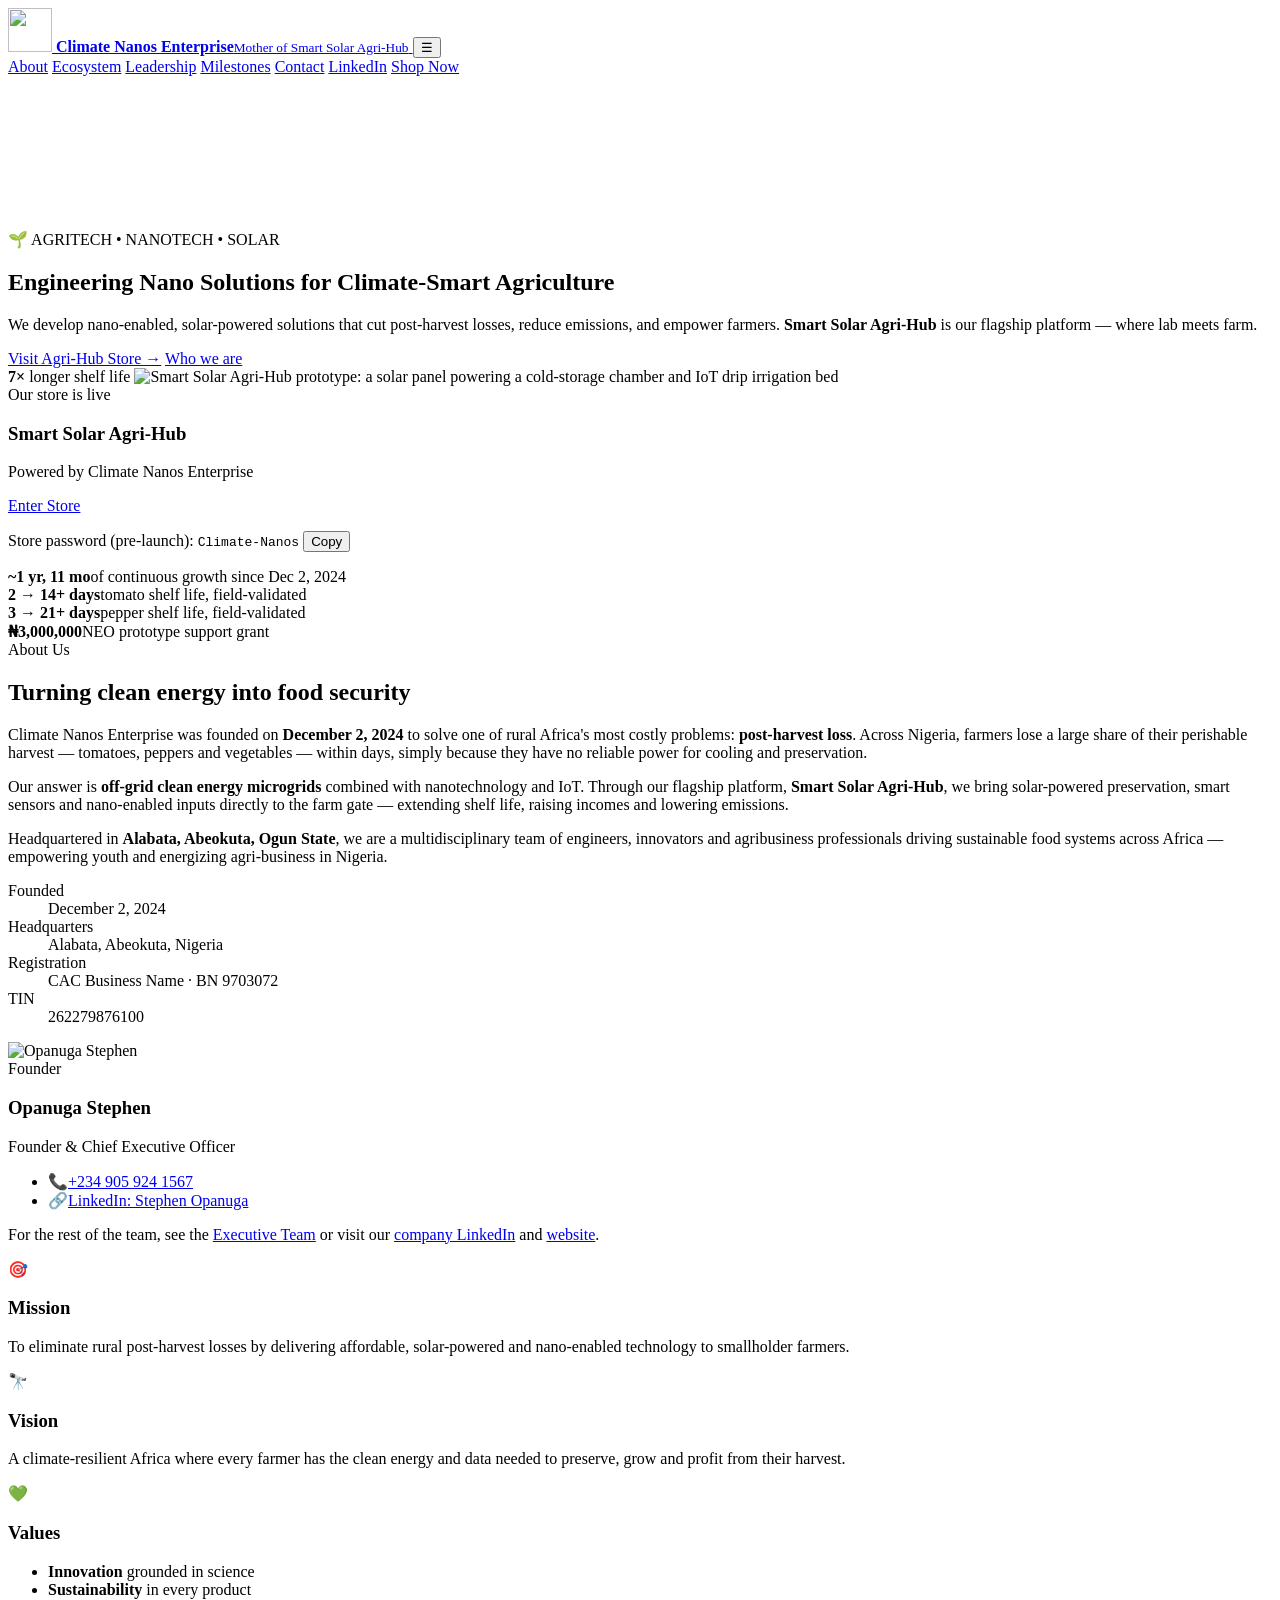
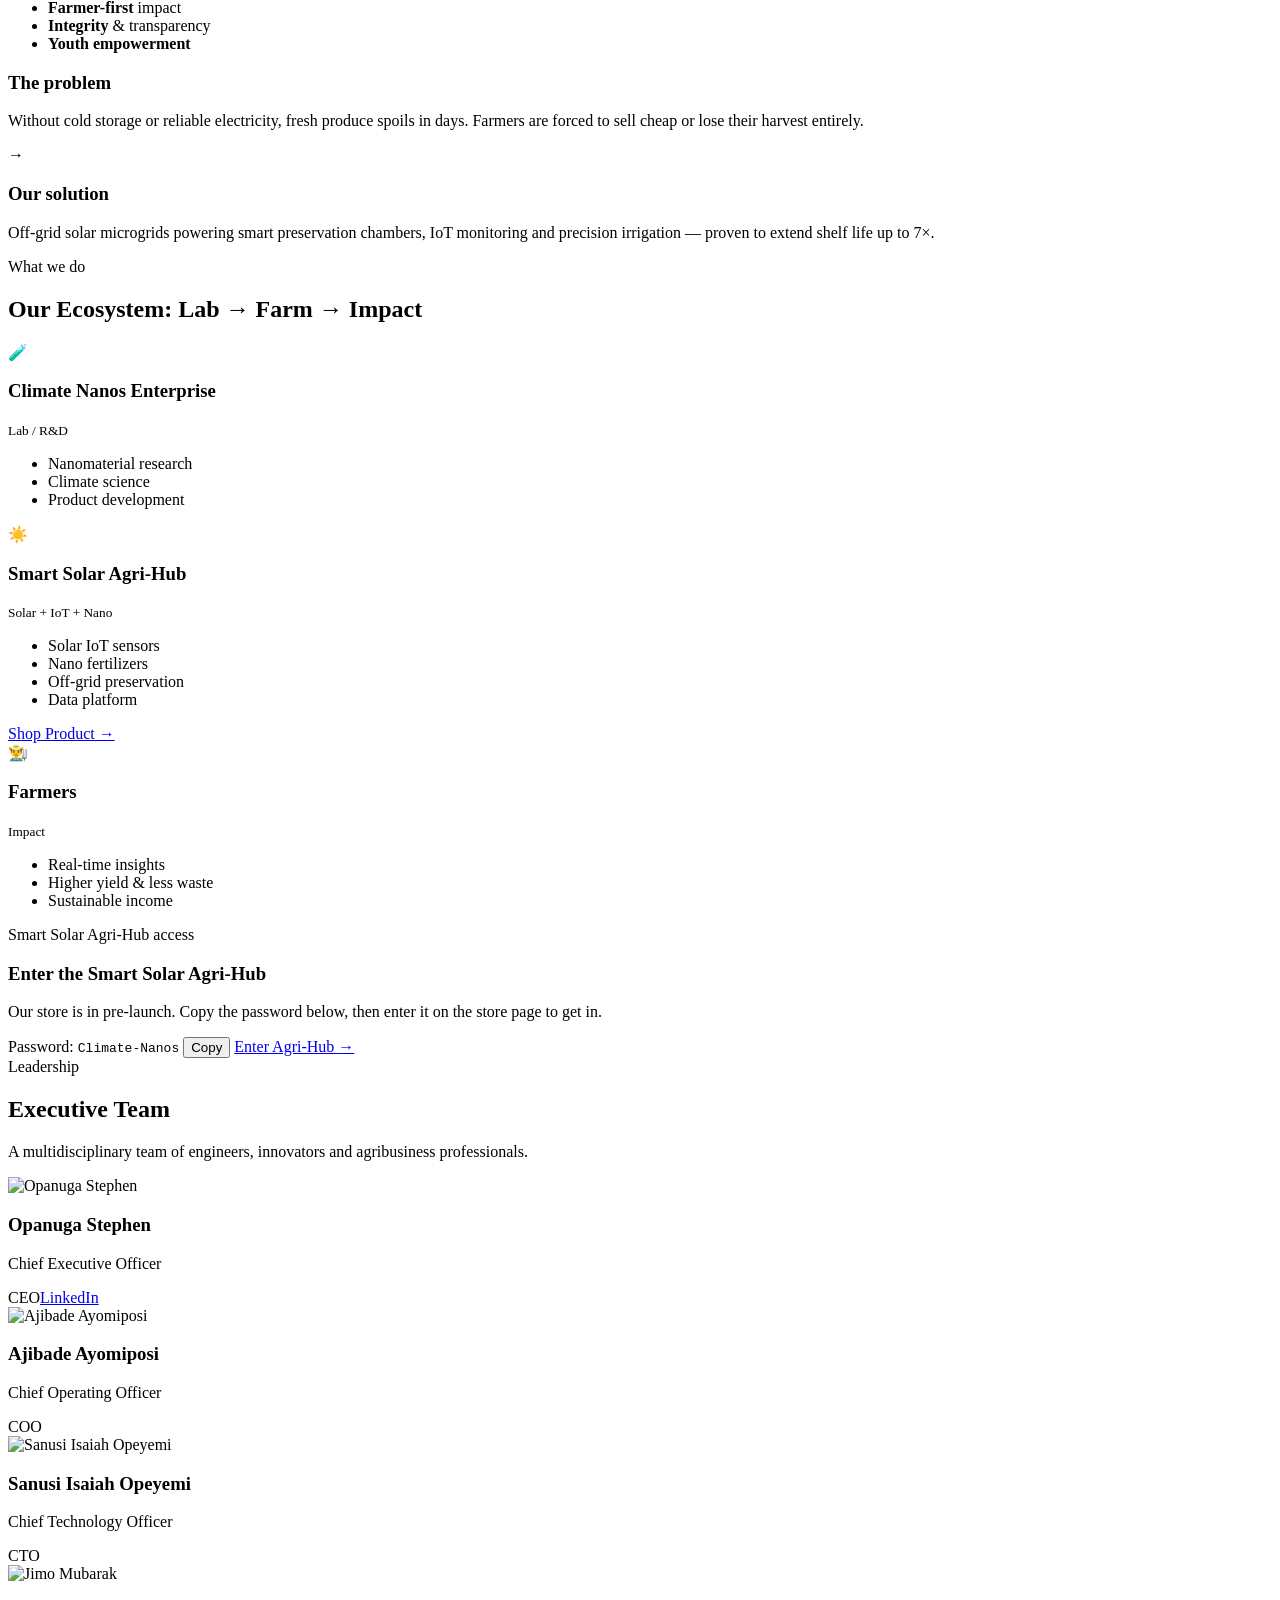
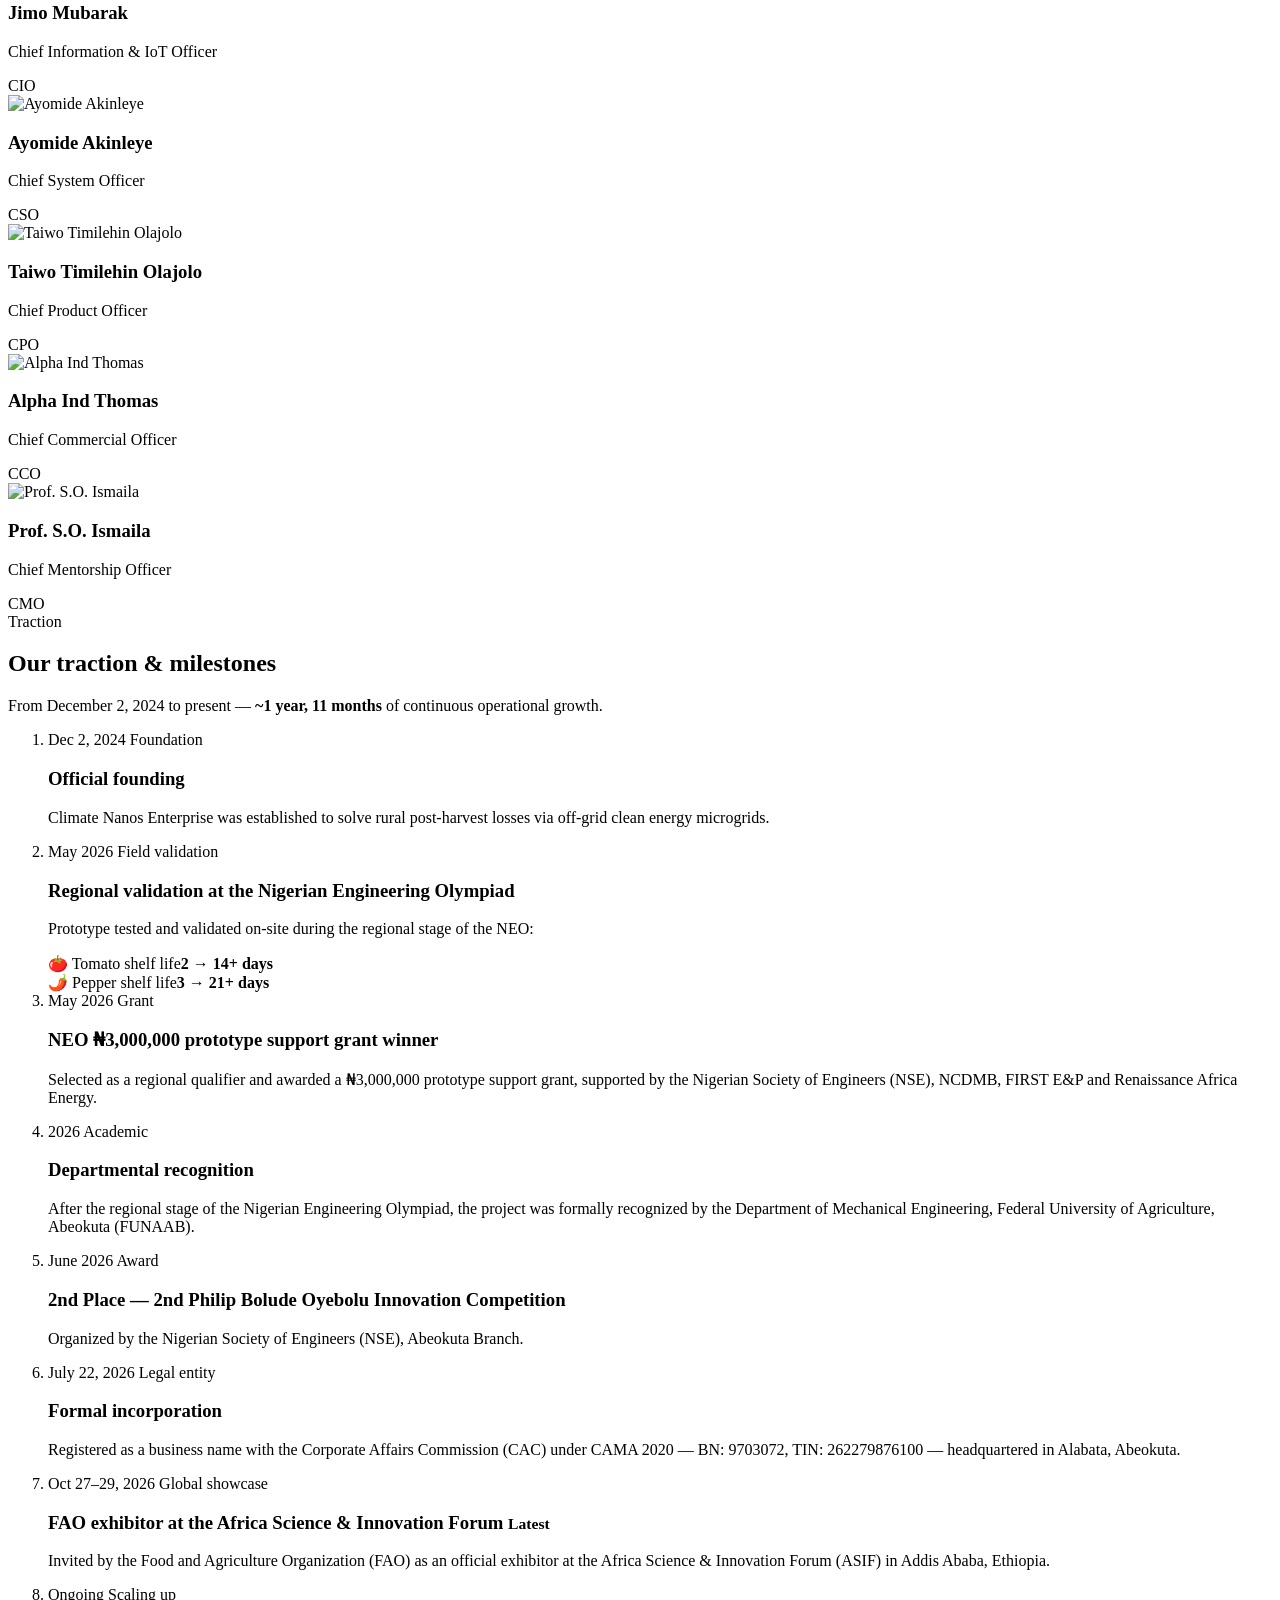
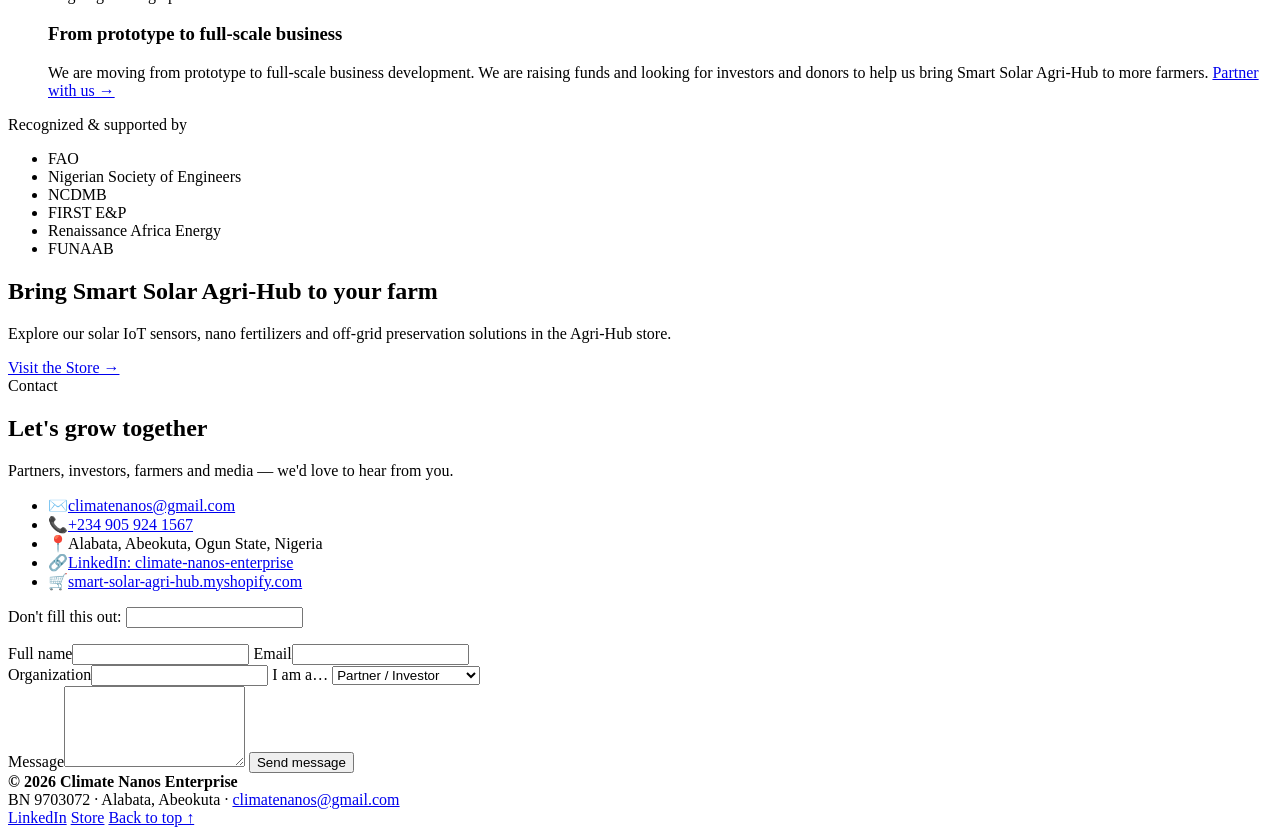
==== public/index.html @ dde7de10 "Initial commit via Netlify [skip ci]" ====
<!DOCTYPE html>
<html lang="en">
<head>
<meta charset="UTF-8">
<meta name="viewport" content="width=device-width, initial-scale=1.0">
<title>Climate Nanos Enterprise — Mother Company of Smart Solar Agri-Hub</title>
<meta name="description" content="Climate Nanos Enterprise engineers nano-enabled, solar-powered solutions for climate-smart agriculture in Nigeria. Mother company of Smart Solar Agri-Hub.">
<meta property="og:title" content="Climate Nanos Enterprise">
<meta property="og:description" content="Engineering nano solutions for climate-smart agriculture. Mother company of Smart Solar Agri-Hub.">
<meta property="og:image" content="/.netlify/images?url=/img/logo.png&w=1200&fm=jpg">
<link rel="icon" type="image/png" href="/.netlify/images?url=/img/logo.png&w=64&h=64&fit=cover&fm=png">
<link rel="preconnect" href="https://fonts.googleapis.com">
<link rel="preconnect" href="https://fonts.gstatic.com" crossorigin>
<link href="https://fonts.googleapis.com/css2?family=Sora:wght@500;600;700;800&family=DM+Sans:wght@400;500;700&display=swap" rel="stylesheet">
<link rel="stylesheet" href="/styles.css">
<script>document.documentElement.classList.add("js")</script>
</head>
<body>

<header class="site-header" id="top">
  <a class="logo" href="#top" aria-label="Climate Nanos Enterprise home">
    <img src="/.netlify/images?url=/img/logo.png&w=96&h=96&fit=cover&fm=webp" alt="" width="44" height="44">
    <span><strong>Climate Nanos Enterprise</strong><small>Mother of Smart Solar Agri-Hub</small></span>
  </a>
  <button class="menu-toggle" aria-label="Open menu" aria-expanded="false" aria-controls="site-nav">☰</button>
  <nav id="site-nav">
    <a href="#about">About</a>
    <a href="#ecosystem">Ecosystem</a>
    <a href="#leadership">Leadership</a>
    <a href="#milestones">Milestones</a>
    <a href="#contact">Contact</a>
    <a href="https://www.linkedin.com/company/climate-nanos-enterprise/" target="_blank" rel="noopener">LinkedIn</a>
    <a class="btn btn-sm" href="https://smart-solar-agri-hub.myshopify.com/" target="_blank" rel="noopener">Shop Now</a>
  </nav>
</header>

<main>
<!-- HERO -->
<section class="hero">
  <canvas class="hero-globe" aria-hidden="true"></canvas>
  <div class="orb orb-1" aria-hidden="true"></div><div class="orb orb-2" aria-hidden="true"></div><div class="orb orb-3" aria-hidden="true"></div>
  <div class="hero-text" data-reveal>
    <span class="pill">🌱 AGRITECH • NANOTECH • SOLAR</span>
    <h1>Engineering Nano Solutions for Climate-Smart Agriculture</h1>
    <p class="lead">We develop nano-enabled, solar-powered solutions that cut post-harvest losses, reduce emissions, and empower farmers. <strong>Smart Solar Agri-Hub</strong> is our flagship platform — where lab meets farm.</p>
    <div class="actions">
      <a class="btn btn-yellow" href="https://smart-solar-agri-hub.myshopify.com/" target="_blank" rel="noopener">Visit Agri-Hub Store →</a>
      <a class="btn btn-outline" href="#about">Who we are</a>
    </div>
  </div>
  <div class="hero-card" data-tilt data-tilt-max="10">
    <span class="float-badge" aria-hidden="true"><b>7×</b> longer shelf life</span>
    <img src="/.netlify/images?url=/img/prototype.jpg&w=720&fm=webp" alt="Smart Solar Agri-Hub prototype: a solar panel powering a cold-storage chamber and IoT drip irrigation bed" width="720" height="960" loading="eager">
    <div class="hero-card-body depth">
      <span class="live-dot">Our store is live</span>
      <h3>Smart Solar Agri-Hub</h3>
      <p>Powered by Climate Nanos Enterprise</p>
      <a class="btn btn-block" href="https://smart-solar-agri-hub.myshopify.com/" target="_blank" rel="noopener">Enter Store</a>
      <p class="note">Store password (pre-launch): <code>Climate-Nanos</code> <button class="copy" data-copy="Climate-Nanos" type="button">Copy</button></p>
    </div>
  </div>
</section>

<!-- STATS -->
<section class="stats" aria-label="Key numbers">
  <div data-reveal><strong data-elapsed>~1 yr, 11 mo</strong><span>of continuous growth since Dec 2, 2024</span></div>
  <div data-reveal><strong>2 → 14+ days</strong><span>tomato shelf life, field-validated</span></div>
  <div data-reveal><strong>3 → 21+ days</strong><span>pepper shelf life, field-validated</span></div>
  <div data-reveal><strong>₦3,000,000</strong><span>NEO prototype support grant</span></div>
</section>

<!-- ABOUT -->
<section class="section" id="about">
  <div data-reveal class="section-head">
    <span class="eyebrow">About Us</span>
    <h2>Turning clean energy into food security</h2>
  </div>
  <div class="about-grid">
    <div class="about-copy">
      <p>Climate Nanos Enterprise was founded on <strong>December 2, 2024</strong> to solve one of rural Africa's most costly problems: <strong>post-harvest loss</strong>. Across Nigeria, farmers lose a large share of their perishable harvest — tomatoes, peppers and vegetables — within days, simply because they have no reliable power for cooling and preservation.</p>
      <p>Our answer is <strong>off-grid clean energy microgrids</strong> combined with nanotechnology and IoT. Through our flagship platform, <strong>Smart Solar Agri-Hub</strong>, we bring solar-powered preservation, smart sensors and nano-enabled inputs directly to the farm gate — extending shelf life, raising incomes and lowering emissions.</p>
      <p>Headquartered in <strong>Alabata, Abeokuta, Ogun State</strong>, we are a multidisciplinary team of engineers, innovators and agribusiness professionals driving sustainable food systems across Africa — empowering youth and energizing agri-business in Nigeria.</p>
      <dl class="facts">
        <div><dt>Founded</dt><dd>December 2, 2024</dd></div>
        <div><dt>Headquarters</dt><dd>Alabata, Abeokuta, Nigeria</dd></div>
        <div><dt>Registration</dt><dd>CAC Business Name · BN 9703072</dd></div>
        <div><dt>TIN</dt><dd>262279876100</dd></div>
      </dl>
      <div class="founder" data-reveal>
        <img src="/.netlify/images?url=/img/team/opanuga.jpg&w=160&fm=webp" alt="Opanuga Stephen" width="72" height="72" loading="lazy">
        <div>
          <span class="eyebrow">Founder</span>
          <h3>Opanuga Stephen</h3>
          <p>Founder &amp; Chief Executive Officer</p>
          <ul class="founder-links">
            <li><span>📞</span><a href="tel:+2349059241567">+234 905 924 1567</a></li>
            <li><span>🔗</span><a href="https://www.linkedin.com/in/stephen-o-b52755202" target="_blank" rel="noopener">LinkedIn: Stephen Opanuga</a></li>
          </ul>
          <p class="founder-more">For the rest of the team, see the <a href="#leadership">Executive Team</a> or visit our <a href="https://www.linkedin.com/company/climate-nanos-enterprise/" target="_blank" rel="noopener">company LinkedIn</a> and <a href="https://smart-solar-agri-hub.myshopify.com/" target="_blank" rel="noopener">website</a>.</p>
        </div>
      </div>
    </div>
    <div class="mvv">
      <article data-tilt data-reveal><span class="ico">🎯</span><h3>Mission</h3><p>To eliminate rural post-harvest losses by delivering affordable, solar-powered and nano-enabled technology to smallholder farmers.</p></article>
      <article data-tilt data-reveal><span class="ico">🔭</span><h3>Vision</h3><p>A climate-resilient Africa where every farmer has the clean energy and data needed to preserve, grow and profit from their harvest.</p></article>
      <article data-tilt data-reveal><span class="ico">💚</span><h3>Values</h3>
        <ul class="values">
          <li><b>Innovation</b> grounded in science</li>
          <li><b>Sustainability</b> in every product</li>
          <li><b>Farmer-first</b> impact</li>
          <li><b>Integrity</b> &amp; transparency</li>
          <li><b>Youth empowerment</b></li>
        </ul>
      </article>
    </div>
  </div>

  <div class="problem-solution">
    <div class="ps ps-problem" data-tilt data-reveal>
      <h3>The problem</h3>
      <p>Without cold storage or reliable electricity, fresh produce spoils in days. Farmers are forced to sell cheap or lose their harvest entirely.</p>
    </div>
    <div class="ps-arrow" aria-hidden="true">→</div>
    <div class="ps ps-solution" data-tilt data-reveal>
      <h3>Our solution</h3>
      <p>Off-grid solar microgrids powering smart preservation chambers, IoT monitoring and precision irrigation — proven to extend shelf life up to 7×.</p>
    </div>
  </div>
</section>

<!-- ECOSYSTEM -->
<section class="section section-tint" id="ecosystem">
  <div data-reveal class="section-head center">
    <span class="eyebrow">What we do</span>
    <h2>Our Ecosystem: Lab → Farm → Impact</h2>
  </div>
  <div class="cards">
    <article class="card" data-tilt data-reveal>
      <span class="ico">🧪</span>
      <h3>Climate Nanos Enterprise</h3>
      <small>Lab / R&amp;D</small>
      <ul><li>Nanomaterial research</li><li>Climate science</li><li>Product development</li></ul>
    </article>
    <article class="card card-feature" data-tilt data-reveal>
      <span class="ico">☀️</span>
      <h3>Smart Solar Agri-Hub</h3>
      <small>Solar + IoT + Nano</small>
      <ul><li>Solar IoT sensors</li><li>Nano fertilizers</li><li>Off-grid preservation</li><li>Data platform</li></ul>
      <a class="btn btn-yellow" href="https://smart-solar-agri-hub.myshopify.com/" target="_blank" rel="noopener">Shop Product →</a>
    </article>
    <article class="card" data-tilt data-reveal>
      <span class="ico">👨‍🌾</span>
      <h3>Farmers</h3>
      <small>Impact</small>
      <ul><li>Real-time insights</li><li>Higher yield &amp; less waste</li><li>Sustainable income</li></ul>
    </article>
  </div>

  <div class="hub-access" id="agri-hub-access" data-reveal>
    <div class="hub-access-text">
      <span class="eyebrow">Smart Solar Agri-Hub access</span>
      <h3>Enter the Smart Solar Agri-Hub</h3>
      <p>Our store is in pre-launch. Copy the password below, then enter it on the store page to get in.</p>
    </div>
    <div class="hub-access-box">
      <span class="hub-label">Password:</span>
      <code class="hub-pass">Climate-Nanos</code>
      <button class="copy copy-lg" data-copy="Climate-Nanos" type="button" aria-label="Copy password Climate-Nanos">Copy</button>
      <a class="btn btn-yellow" href="https://smart-solar-agri-hub.myshopify.com/" target="_blank" rel="noopener">Enter Agri-Hub →</a>
    </div>
  </div>
</section>

<!-- LEADERSHIP -->
<section class="section" id="leadership">
  <div data-reveal class="section-head center">
    <span class="eyebrow">Leadership</span>
    <h2>Executive Team</h2>
    <p class="sub">A multidisciplinary team of engineers, innovators and agribusiness professionals.</p>
  </div>
  <div class="team">
    <article class="member" data-tilt data-reveal><img src="/.netlify/images?url=/img/team/opanuga.jpg&w=320&fm=webp" alt="Opanuga Stephen" loading="lazy" width="160" height="160"><h3>Opanuga Stephen</h3><p>Chief Executive Officer</p><span>CEO</span><a class="member-link" href="https://www.linkedin.com/in/stephen-o-b52755202" target="_blank" rel="noopener">LinkedIn</a></article>
    <article class="member" data-tilt data-reveal><img src="/.netlify/images?url=/img/team/ajibade.jpg&w=320&fm=webp" alt="Ajibade Ayomiposi" loading="lazy" width="160" height="160"><h3>Ajibade Ayomiposi</h3><p>Chief Operating Officer</p><span>COO</span></article>
    <article class="member" data-tilt data-reveal><img src="/.netlify/images?url=/img/team/sanusi.jpg&w=320&fm=webp" alt="Sanusi Isaiah Opeyemi" loading="lazy" width="160" height="160"><h3>Sanusi Isaiah Opeyemi</h3><p>Chief Technology Officer</p><span>CTO</span></article>
    <article class="member" data-tilt data-reveal><img src="/.netlify/images?url=/img/team/jimo.jpg&w=320&fm=webp" alt="Jimo Mubarak" loading="lazy" width="160" height="160"><h3>Jimo Mubarak</h3><p>Chief Information &amp; IoT Officer</p><span>CIO</span></article>
    <article class="member" data-tilt data-reveal><img src="/.netlify/images?url=/img/team/akinleye.jpg&w=320&fm=webp" alt="Ayomide Akinleye" loading="lazy" width="160" height="160"><h3>Ayomide Akinleye</h3><p>Chief System Officer</p><span>CSO</span></article>
    <article class="member" data-tilt data-reveal><img src="/.netlify/images?url=/img/team/taiwo.jpg&w=320&fm=webp" alt="Taiwo Timilehin Olajolo" loading="lazy" width="160" height="160"><h3>Taiwo Timilehin Olajolo</h3><p>Chief Product Officer</p><span>CPO</span></article>
    <article class="member" data-tilt data-reveal><img src="/.netlify/images?url=/img/team/thomas.jpg&w=320&fm=webp" alt="Alpha Ind Thomas" loading="lazy" width="160" height="160"><h3>Alpha Ind Thomas</h3><p>Chief Commercial Officer</p><span>CCO</span></article>
    <article class="member" data-tilt data-reveal><img src="/.netlify/images?url=/img/team/ismaila.jpg&w=320&fm=webp" alt="Prof. S.O. Ismaila" loading="lazy" width="160" height="160"><h3>Prof. S.O. Ismaila</h3><p>Chief Mentorship Officer</p><span>CMO</span></article>
  </div>
</section>

<!-- MILESTONES -->
<section class="section section-dark" id="milestones">
  <div data-reveal class="section-head center">
    <span class="eyebrow">Traction</span>
    <h2>Our traction &amp; milestones</h2>
    <p class="sub">From December 2, 2024 to present — <strong data-elapsed-long>~1 year, 11 months</strong> of continuous operational growth.</p>
  </div>

  <ol class="timeline">
    <li data-reveal>
      <time>Dec 2, 2024</time>
      <span class="tag">Foundation</span>
      <h3>Official founding</h3>
      <p>Climate Nanos Enterprise was established to solve rural post-harvest losses via off-grid clean energy microgrids.</p>
    </li>
    <li data-reveal>
      <time>May 2026</time>
      <span class="tag">Field validation</span>
      <h3>Regional validation at the Nigerian Engineering Olympiad</h3>
      <p>Prototype tested and validated on-site during the regional stage of the NEO:</p>
      <div class="results">
        <div><span>🍅 Tomato shelf life</span><b>2 → 14+ days</b></div>
        <div><span>🌶️ Pepper shelf life</span><b>3 → 21+ days</b></div>
      </div>
    </li>
    <li data-reveal>
      <time>May 2026</time>
      <span class="tag">Grant</span>
      <h3>NEO ₦3,000,000 prototype support grant winner</h3>
      <p>Selected as a regional qualifier and awarded a ₦3,000,000 prototype support grant, supported by the Nigerian Society of Engineers (NSE), NCDMB, FIRST E&amp;P and Renaissance Africa Energy.</p>
    </li>
    <li data-reveal>
      <time>2026</time>
      <span class="tag">Academic</span>
      <h3>Departmental recognition</h3>
      <p>After the regional stage of the Nigerian Engineering Olympiad, the project was formally recognized by the Department of Mechanical Engineering, Federal University of Agriculture, Abeokuta (FUNAAB).</p>
    </li>
    <li data-reveal>
      <time>June 2026</time>
      <span class="tag">Award</span>
      <h3>2nd Place — 2nd Philip Bolude Oyebolu Innovation Competition</h3>
      <p>Organized by the Nigerian Society of Engineers (NSE), Abeokuta Branch.</p>
    </li>
    <li data-reveal>
      <time>July 22, 2026</time>
      <span class="tag">Legal entity</span>
      <h3>Formal incorporation</h3>
      <p>Registered as a business name with the Corporate Affairs Commission (CAC) under CAMA 2020 — BN: 9703072, TIN: 262279876100 — headquartered in Alabata, Abeokuta.</p>
    </li>
    <li data-reveal>
      <time>Oct 27–29, 2026</time>
      <span class="tag">Global showcase</span>
      <h3>FAO exhibitor at the Africa Science &amp; Innovation Forum <small class="latest">Latest</small></h3>
      <p>Invited by the Food and Agriculture Organization (FAO) as an official exhibitor at the Africa Science &amp; Innovation Forum (ASIF) in Addis Ababa, Ethiopia.</p>
    </li>
    <li data-reveal class="ongoing">
      <time>Ongoing</time>
      <span class="tag">Scaling up</span>
      <h3>From prototype to full-scale business</h3>
      <p>We are moving from prototype to full-scale business development. We are raising funds and looking for investors and donors to help us bring Smart Solar Agri-Hub to more farmers. <a href="#contact">Partner with us →</a></p>
    </li>
  </ol>

  <div class="partners">
    <p>Recognized &amp; supported by</p>
    <ul>
      <li>FAO</li><li>Nigerian Society of Engineers</li><li>NCDMB</li><li>FIRST E&amp;P</li><li>Renaissance Africa Energy</li><li>FUNAAB</li>
    </ul>
  </div>
</section>

<!-- STORE CTA -->
<section class="cta">
  <div>
    <h2>Bring Smart Solar Agri-Hub to your farm</h2>
    <p>Explore our solar IoT sensors, nano fertilizers and off-grid preservation solutions in the Agri-Hub store.</p>
  </div>
  <a class="btn btn-yellow" href="https://smart-solar-agri-hub.myshopify.com/" target="_blank" rel="noopener">Visit the Store →</a>
</section>

<!-- CONTACT -->
<section class="section" id="contact">
  <div class="contact-grid">
    <div>
      <span class="eyebrow">Contact</span>
      <h2>Let's grow together</h2>
      <p class="sub">Partners, investors, farmers and media — we'd love to hear from you.</p>
      <ul class="contact-list">
        <li><span>✉️</span><a href="mailto:climatenanos@gmail.com">climatenanos@gmail.com</a></li>
        <li><span>📞</span><a href="tel:+2349059241567">+234 905 924 1567</a></li>
        <li><span>📍</span>Alabata, Abeokuta, Ogun State, Nigeria</li>
        <li><span>🔗</span><a href="https://www.linkedin.com/company/climate-nanos-enterprise/" target="_blank" rel="noopener">LinkedIn: climate-nanos-enterprise</a></li>
        <li><span>🛒</span><a href="https://smart-solar-agri-hub.myshopify.com/" target="_blank" rel="noopener">smart-solar-agri-hub.myshopify.com</a></li>
      </ul>
    </div>
    <form data-reveal class="contact-form" name="contact" method="POST" action="/thank-you" data-netlify="true" netlify-honeypot="bot-field">
      <p class="hidden"><label>Don't fill this out: <input name="bot-field"></label></p>
      <input type="hidden" name="subject" value="New enquiry from the Climate Nanos website">
      <div class="row">
        <label>Full name<input type="text" name="name" required autocomplete="name"></label>
        <label>Email<input type="email" name="email" required autocomplete="email"></label>
      </div>
      <div class="row">
        <label>Organization<input type="text" name="organization" autocomplete="organization"></label>
        <label>I am a…
          <select name="enquiry">
            <option>Partner / Investor</option>
            <option>Farmer / Cooperative</option>
            <option>Customer</option>
            <option>Media</option>
            <option>Other</option>
          </select>
        </label>
      </div>
      <label>Message<textarea name="message" rows="5" required></textarea></label>
      <button class="btn" type="submit">Send message</button>
    </form>
  </div>
</section>
</main>

<footer class="site-footer">
  <div>
    <strong>© <span data-year>2026</span> Climate Nanos Enterprise</strong><br>
    BN 9703072 · Alabata, Abeokuta · <a href="mailto:climatenanos@gmail.com">climatenanos@gmail.com</a>
  </div>
  <div class="footer-links">
    <a href="https://www.linkedin.com/company/climate-nanos-enterprise/" target="_blank" rel="noopener">LinkedIn</a>
    <a href="https://smart-solar-agri-hub.myshopify.com/" target="_blank" rel="noopener">Store</a>
    <a href="#top">Back to top ↑</a>
  </div>
</footer>

<script src="/main.js" defer></script>
</body>
</html>
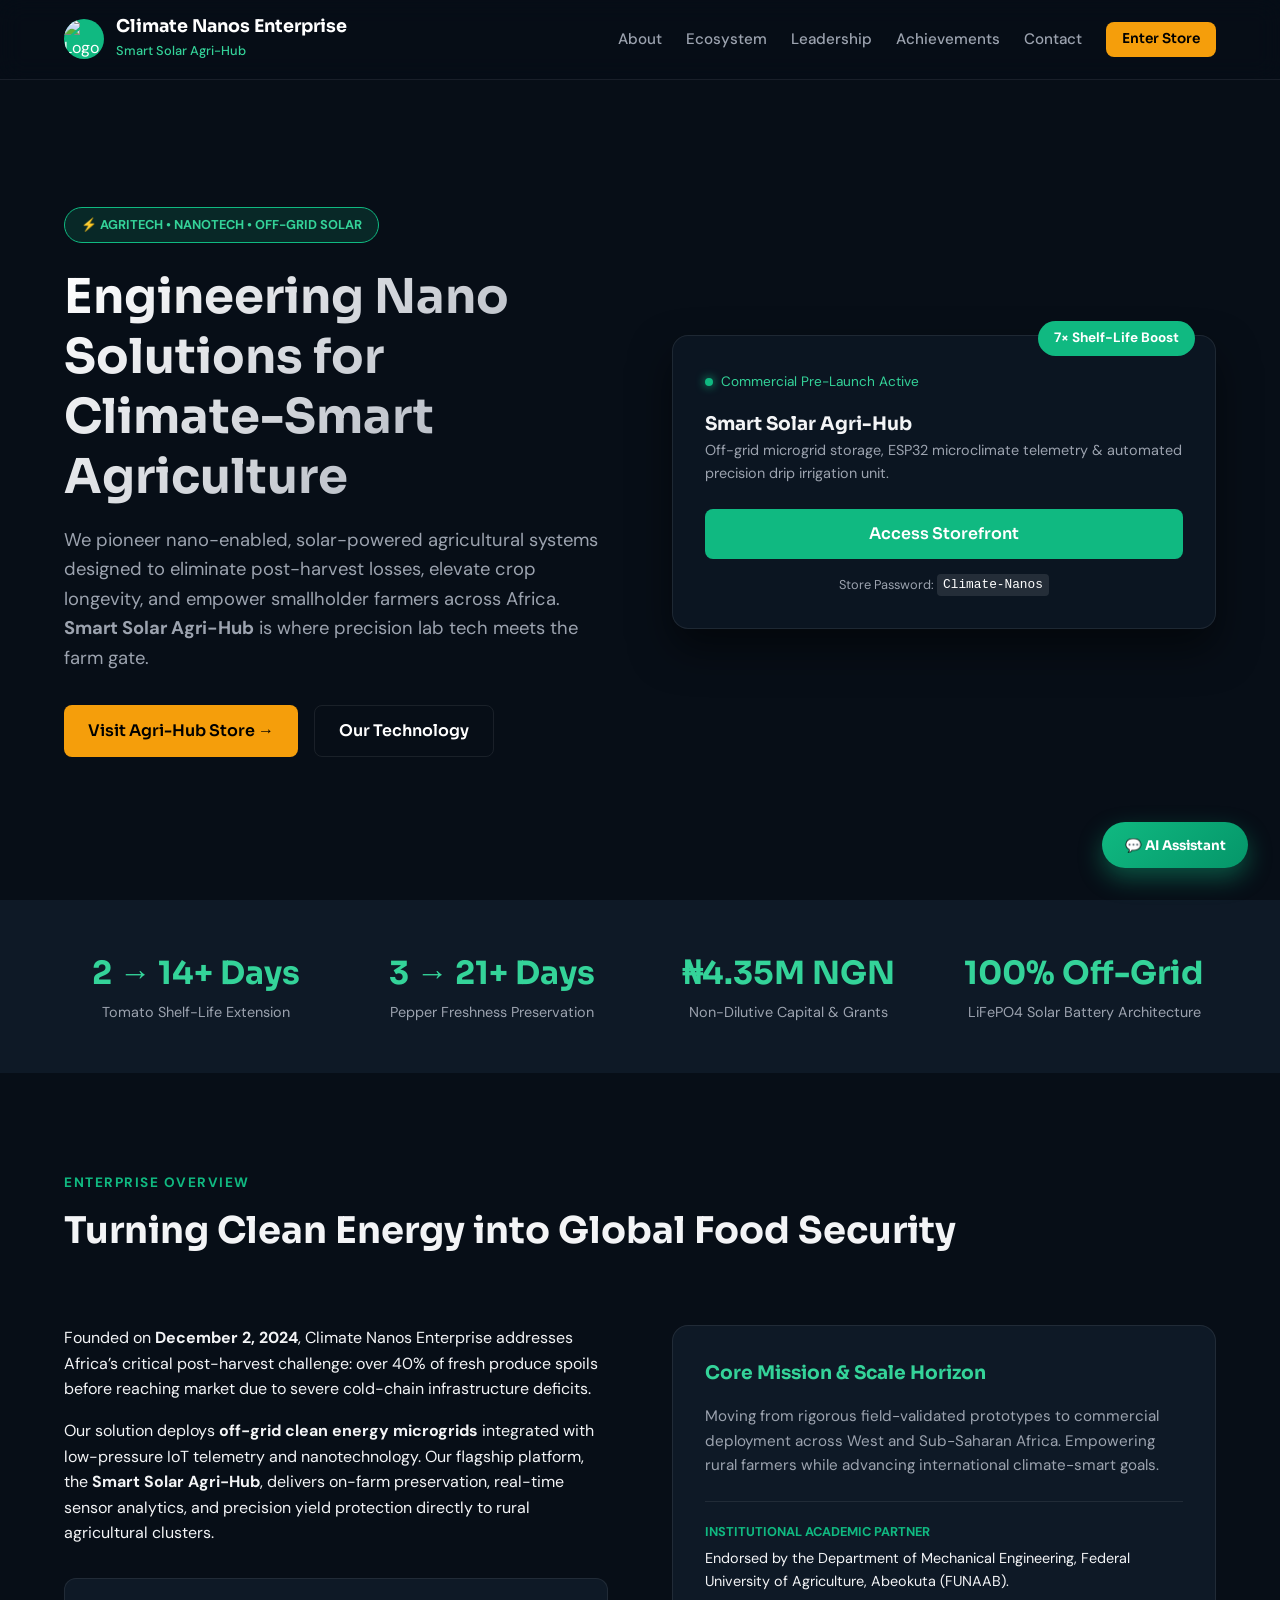
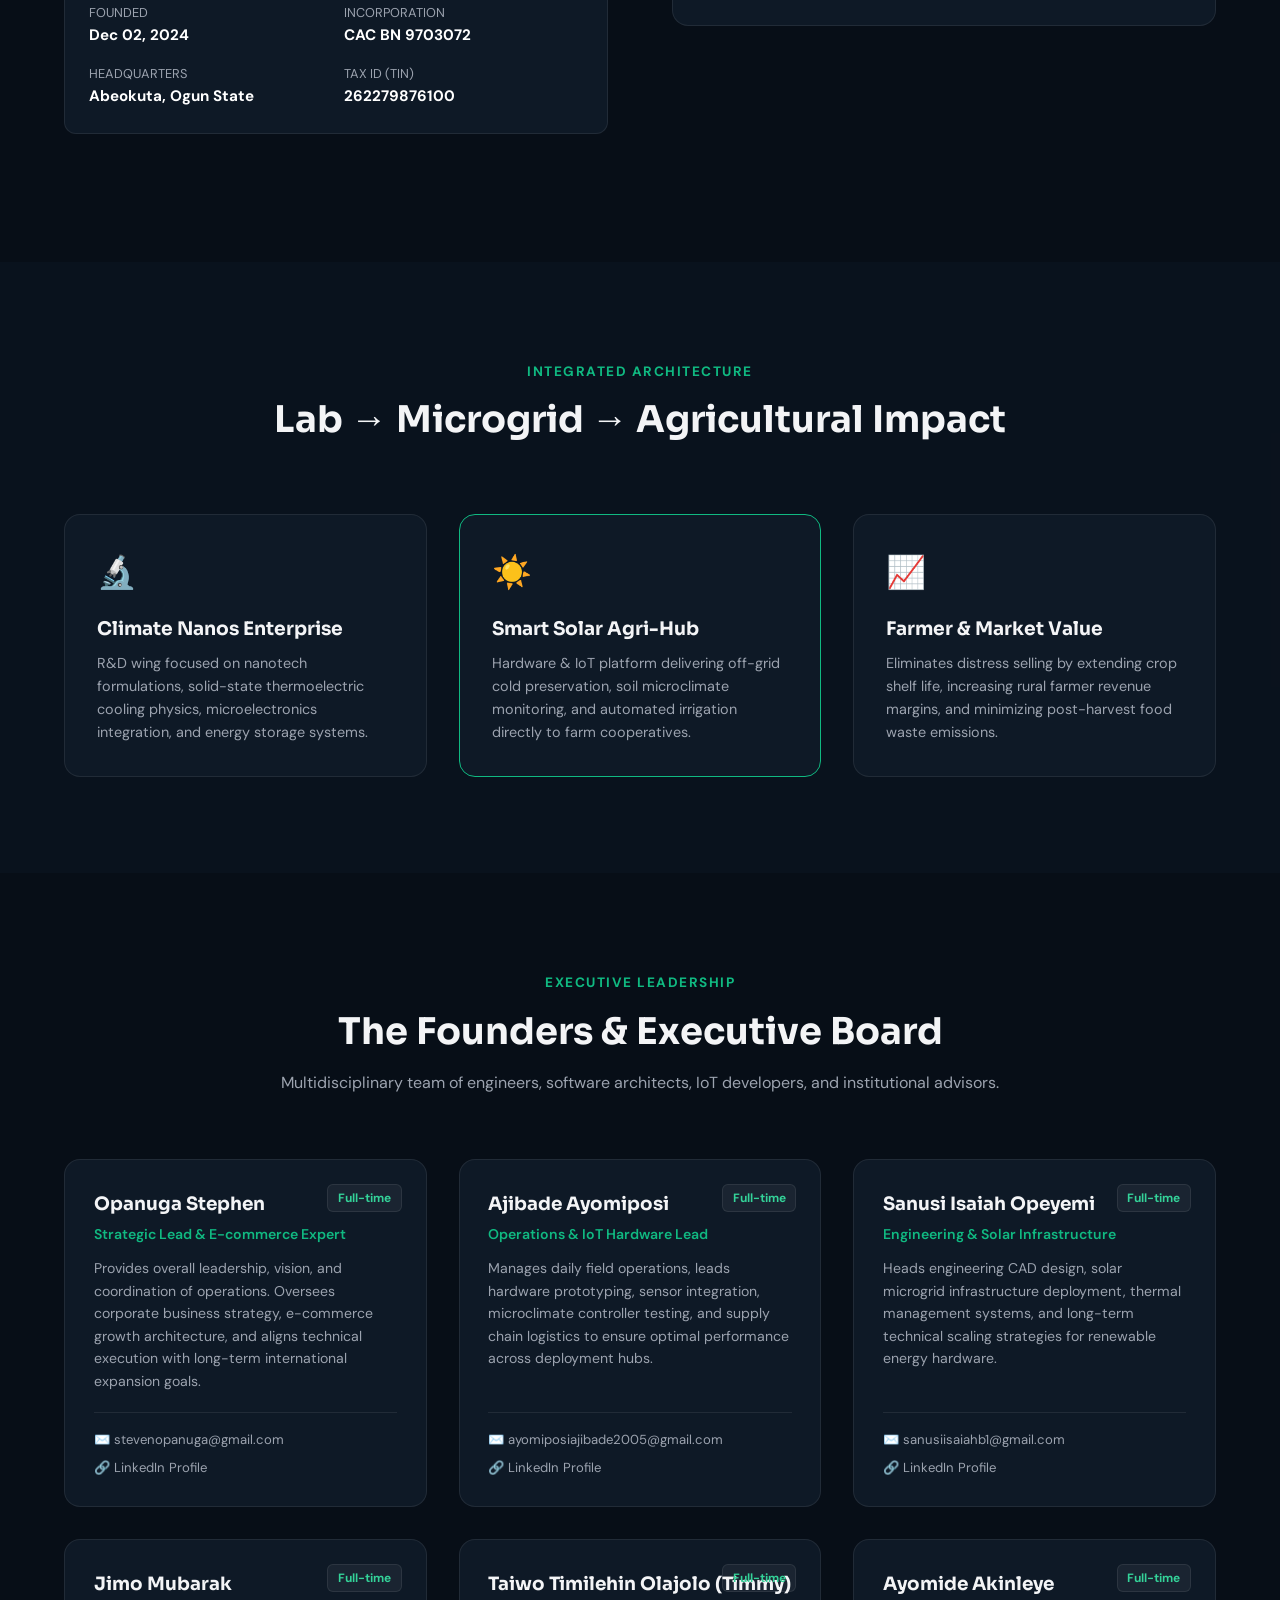
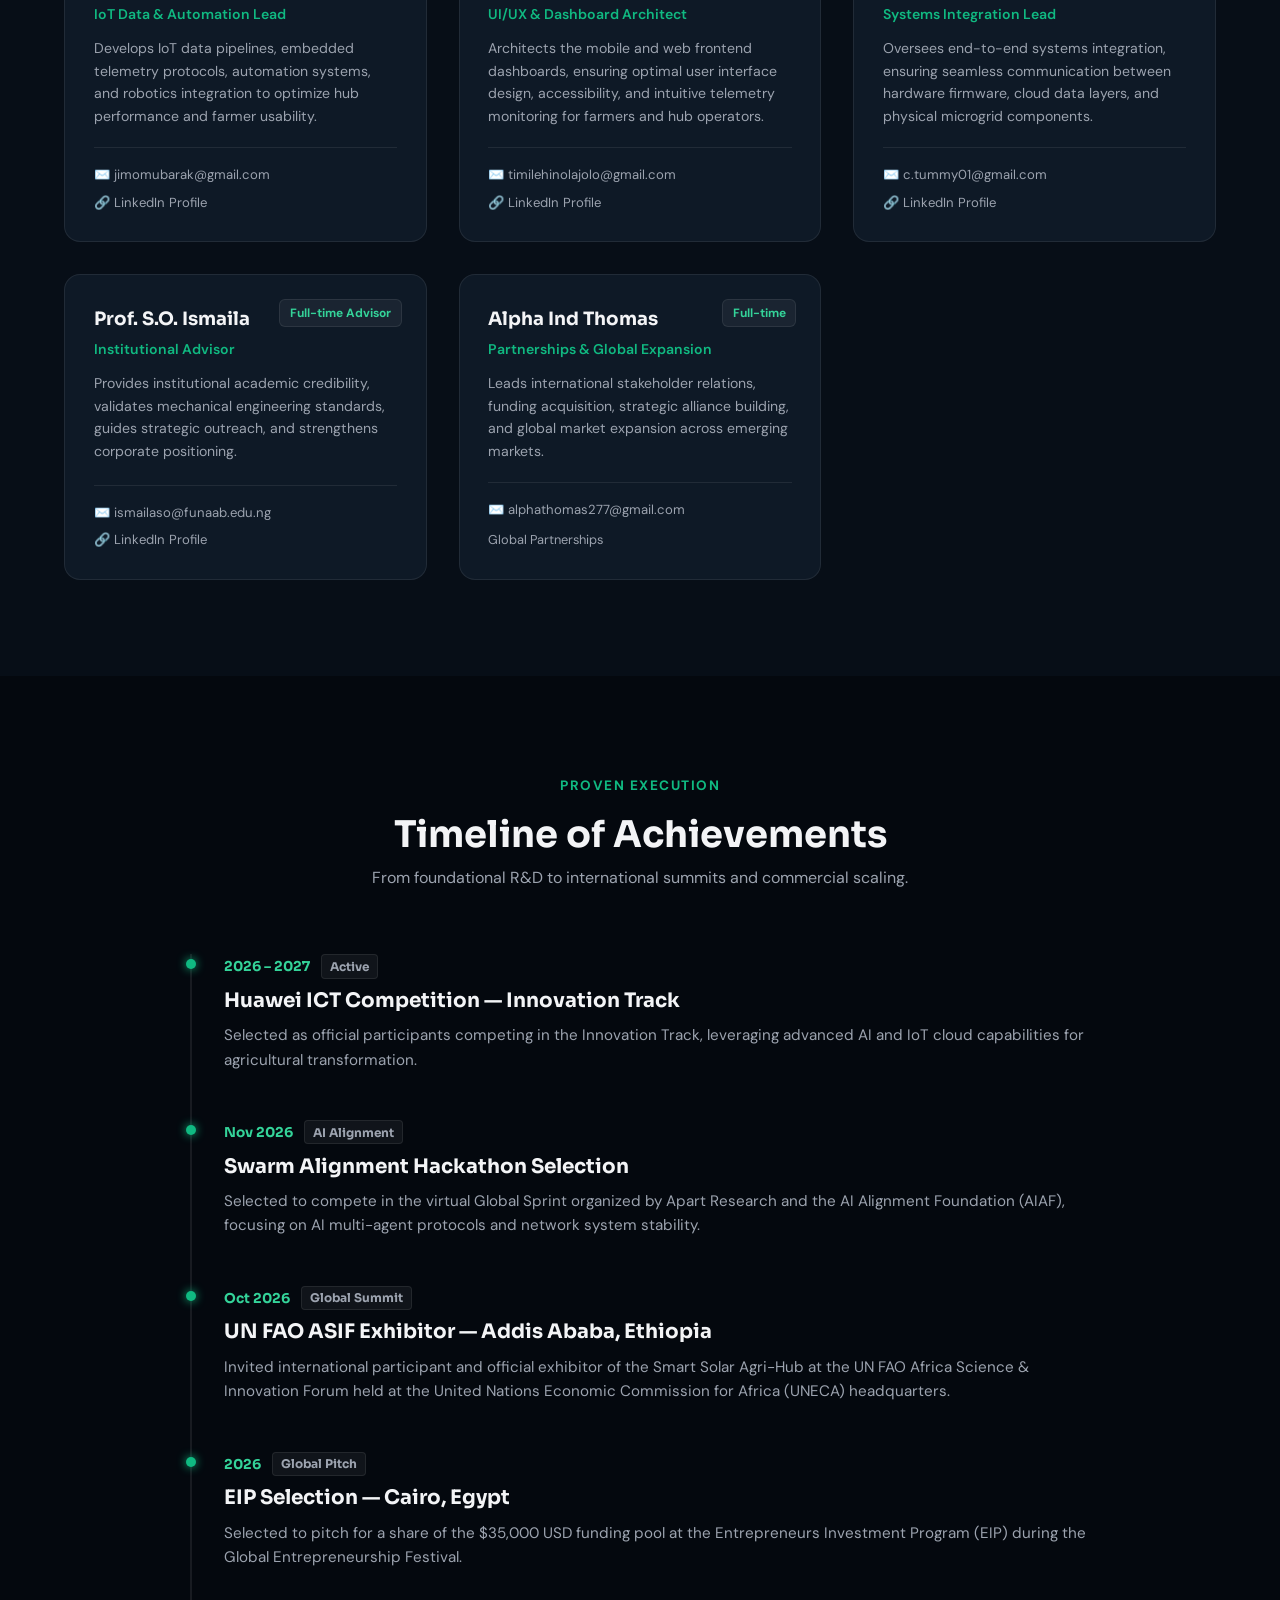
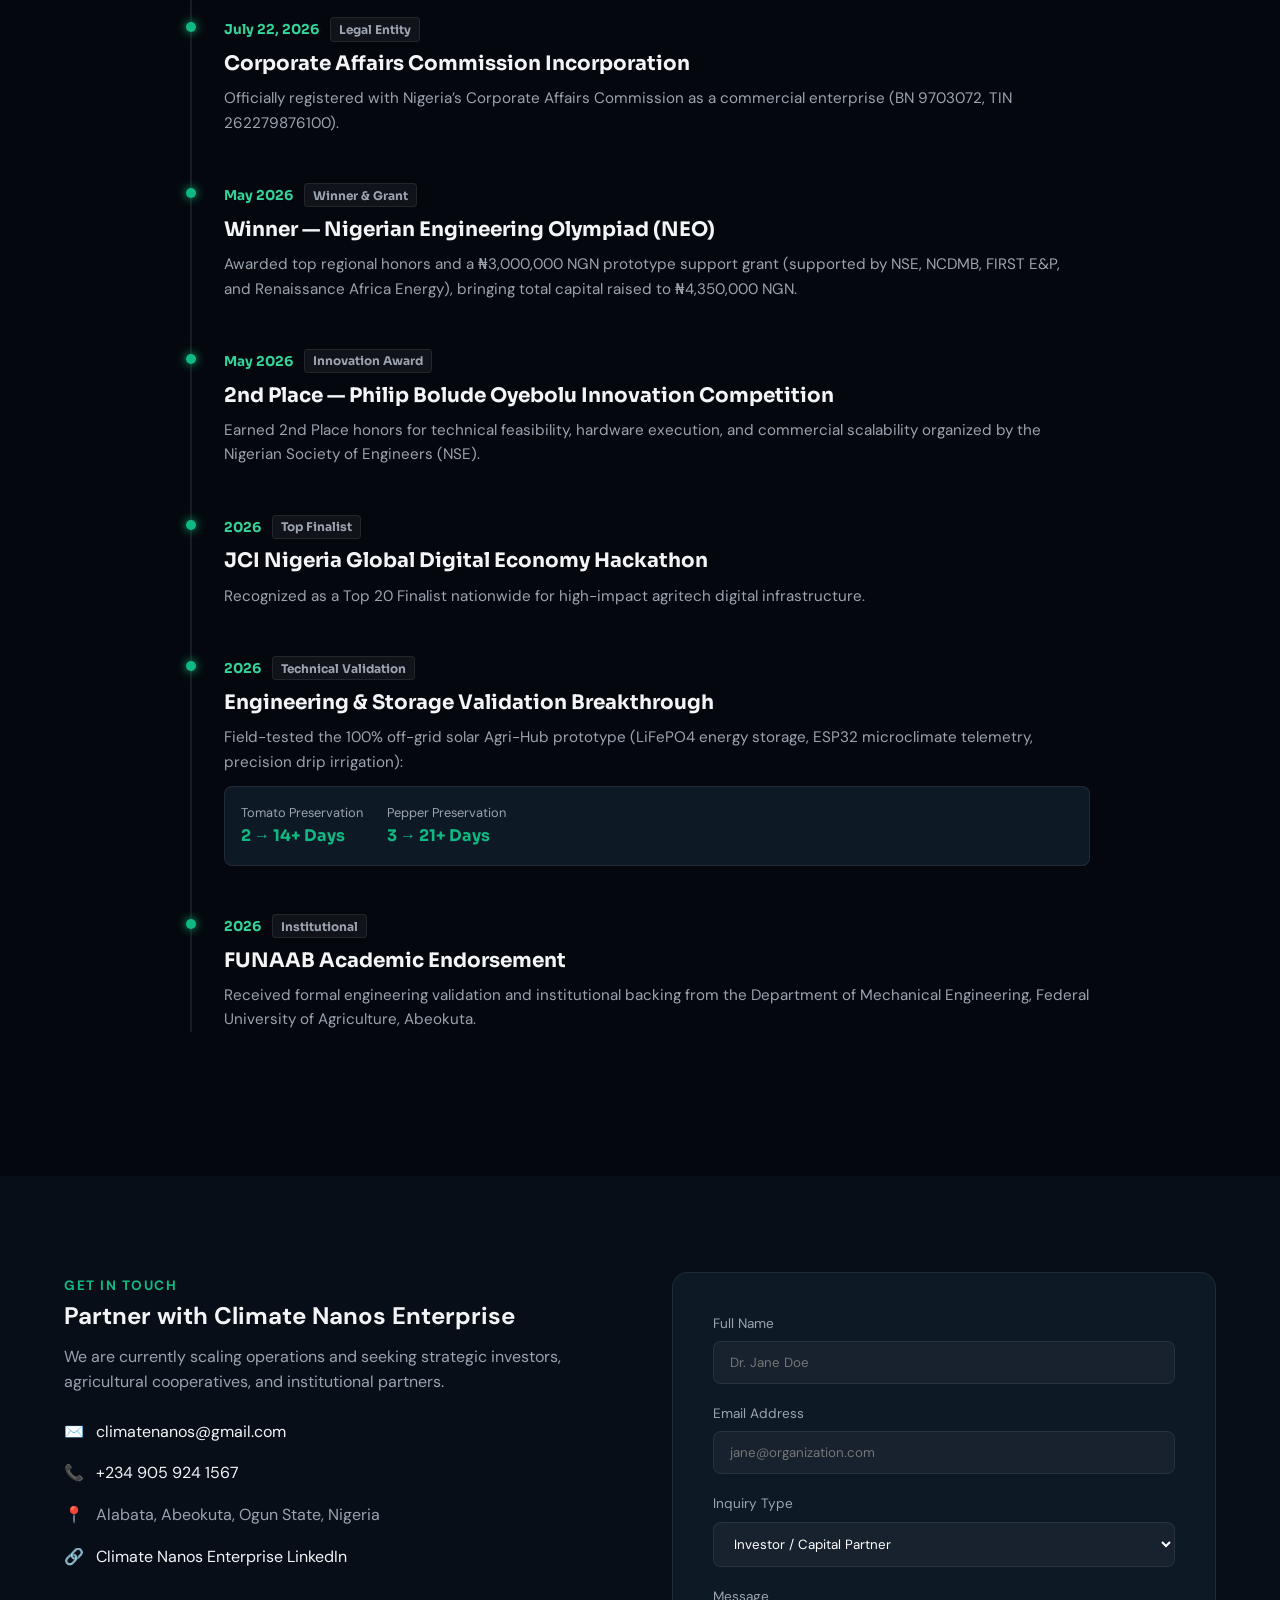
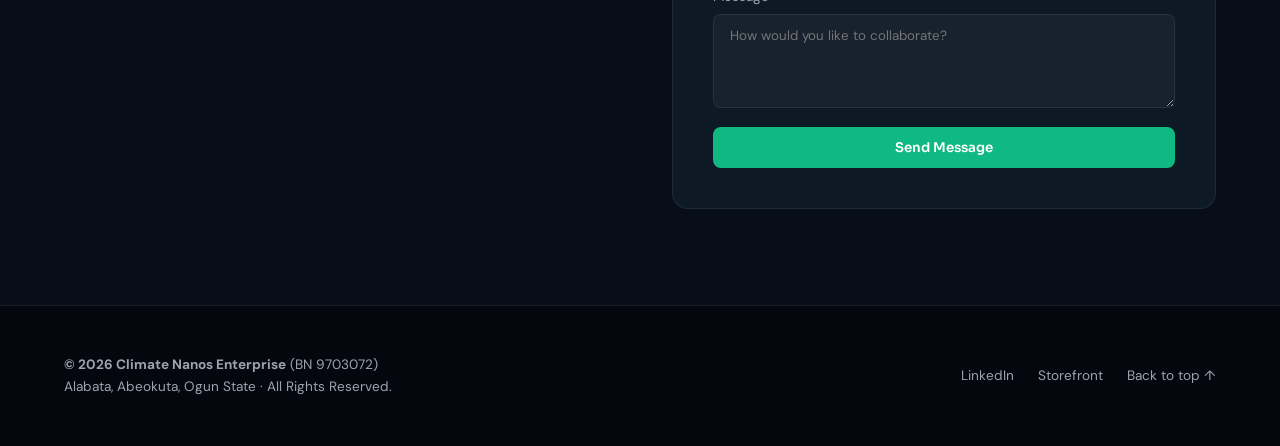
==== commit e4a3f3c5: "Update" ====
--- a/public/index.html
+++ b/public/index.html
@@ -3,326 +3,687 @@
 <head>
 <meta charset="UTF-8">
 <meta name="viewport" content="width=device-width, initial-scale=1.0">
-<title>Climate Nanos Enterprise — Mother Company of Smart Solar Agri-Hub</title>
-<meta name="description" content="Climate Nanos Enterprise engineers nano-enabled, solar-powered solutions for climate-smart agriculture in Nigeria. Mother company of Smart Solar Agri-Hub.">
-<meta property="og:title" content="Climate Nanos Enterprise">
-<meta property="og:description" content="Engineering nano solutions for climate-smart agriculture. Mother company of Smart Solar Agri-Hub.">
+<title>Climate Nanos Enterprise | Smart Solar Agri-Hub</title>
+<meta name="description" content="Climate Nanos Enterprise engineers nano-enabled, solar-powered solutions for climate-smart agriculture in Sub-Saharan Africa. Mother company of Smart Solar Agri-Hub.">
+<meta property="og:title" content="Climate Nanos Enterprise — Smart Solar Agri-Hub">
+<meta property="og:description" content="Engineering nano and solar solutions for climate-smart agriculture. Eliminating post-harvest loss across Africa.">
 <meta property="og:image" content="/.netlify/images?url=/img/logo.png&w=1200&fm=jpg">
 <link rel="icon" type="image/png" href="/.netlify/images?url=/img/logo.png&w=64&h=64&fit=cover&fm=png">
 <link rel="preconnect" href="https://fonts.googleapis.com">
 <link rel="preconnect" href="https://fonts.gstatic.com" crossorigin>
-<link href="https://fonts.googleapis.com/css2?family=Sora:wght@500;600;700;800&family=DM+Sans:wght@400;500;700&display=swap" rel="stylesheet">
-<link rel="stylesheet" href="/styles.css">
-<script>document.documentElement.classList.add("js")</script>
+<link href="https://fonts.googleapis.com/css2?family=Sora:wght@400;600;700;800&family=DM+Sans:wght@400;500;700&display=swap" rel="stylesheet">
+<!-- Three.js Library for 3D Globe -->
+<script src="https://cdnjs.cloudflare.com/ajax/libs/three.js/r128/three.min.min.js" defer></script>
+
+<style>
+:root {
+  --bg-dark: #070e17;
+  --bg-card: #0e1926;
+  --bg-card-hover: #152438;
+  --accent-green: #10b981;
+  --accent-light-green: #34d399;
+  --accent-yellow: #f59e0b;
+  --text-main: #f3f4f6;
+  --text-muted: #9ca3af;
+  --border-color: rgba(255, 255, 255, 0.08);
+  --glass-bg: rgba(14, 25, 38, 0.75);
+  --font-heading: 'Sora', sans-serif;
+  --font-body: 'DM Sans', sans-serif;
+}
+
+* { box-sizing: border-box; margin: 0; padding: 0; }
+html { scroll-behavior: smooth; font-family: var(--font-body); background: var(--bg-dark); color: var(--text-main); }
+body { line-height: 1.6; overflow-x: hidden; }
+
+/* Header & Nav */
+.site-header {
+  position: fixed; top: 0; left: 0; width: 100%; z-index: 1000;
+  display: flex; justify-content: space-between; align-items: center;
+  padding: 1rem 5%; background: rgba(7, 14, 23, 0.85);
+  backdrop-filter: blur(12px); border-bottom: 1px solid var(--border-color);
+}
+.logo { display: flex; align-items: center; gap: 0.75rem; text-decoration: none; color: #fff; }
+.logo img { border-radius: 50%; }
+.logo span strong { font-family: var(--font-heading); display: block; font-size: 1.1rem; line-height: 1.2; }
+.logo span small { color: var(--accent-light-green); font-size: 0.8rem; font-weight: 500; }
+nav { display: flex; gap: 1.5rem; align-items: center; }
+nav a { color: var(--text-muted); text-decoration: none; font-size: 0.95rem; font-weight: 500; transition: color 0.3s; }
+nav a:hover { color: #fff; }
+
+/* Buttons */
+.btn {
+  display: inline-flex; align-items: center; justify-content: center; gap: 0.5rem;
+  padding: 0.75rem 1.5rem; border-radius: 8px; font-family: var(--font-heading);
+  font-weight: 600; text-decoration: none; cursor: pointer; transition: all 0.3s ease; border: none;
+}
+.btn-sm { padding: 0.4rem 1rem; font-size: 0.85rem; }
+.btn-yellow { background: var(--accent-yellow); color: #000; }
+.btn-yellow:hover { background: #d97706; transform: translateY(-2px); }
+.btn-green { background: var(--accent-green); color: #fff; }
+.btn-green:hover { background: #059669; transform: translateY(-2px); }
+.btn-outline { border: 1px solid var(--border-color); color: #fff; background: transparent; }
+.btn-outline:hover { background: rgba(255,255,255,0.05); }
+
+/* Hero Section & 3D Canvas */
+.hero {
+  position: relative; min-height: 100vh; padding: 8rem 5% 4rem;
+  display: grid; grid-template-columns: 1fr 1fr; align-items: center; gap: 4rem; overflow: hidden;
+}
+#hero-canvas { position: absolute; top: 0; left: 0; width: 100%; height: 100%; z-index: 1; pointer-events: none; opacity: 0.6; }
+.hero-text { position: relative; z-index: 2; }
+.pill { display: inline-block; padding: 0.4rem 1rem; background: rgba(16, 185, 129, 0.15); border: 1px solid var(--accent-green); color: var(--accent-light-green); border-radius: 50px; font-size: 0.8rem; font-weight: 700; margin-bottom: 1.5rem; }
+.hero-text h1 { font-family: var(--font-heading); font-size: 3rem; line-height: 1.25; margin-bottom: 1.2rem; background: linear-gradient(135deg, #fff 0%, #9ca3af 100%); -webkit-background-clip: text; -webkit-text-fill-color: transparent; }
+.lead { font-size: 1.15rem; color: var(--text-muted); margin-bottom: 2rem; }
+.hero-actions { display: flex; gap: 1rem; flex-wrap: wrap; }
+
+.hero-card {
+  position: relative; z-index: 2; background: var(--glass-bg); border: 1px solid var(--border-color);
+  border-radius: 16px; padding: 2rem; backdrop-filter: blur(16px); box-shadow: 0 20px 40px rgba(0,0,0,0.5);
+}
+.float-badge { position: absolute; top: -15px; right: 20px; background: var(--accent-green); color: #fff; padding: 0.4rem 1rem; border-radius: 20px; font-size: 0.85rem; font-weight: bold; }
+.live-dot { display: inline-flex; align-items: center; gap: 0.5rem; color: var(--accent-light-green); font-size: 0.85rem; margin-bottom: 0.5rem; }
+.live-dot::before { content: ''; width: 8px; height: 8px; background: var(--accent-green); border-radius: 50%; box-shadow: 0 0 10px var(--accent-green); }
+
+/* Stats Bar */
+.stats { display: grid; grid-template-columns: repeat(auto-fit, minmax(200px, 1fr)); gap: 2rem; padding: 3rem 5%; background: var(--bg-card); border-y: 1px solid var(--border-color); text-align: center; }
+.stats strong { display: block; font-family: var(--font-heading); font-size: 2rem; color: var(--accent-light-green); }
+.stats span { font-size: 0.9rem; color: var(--text-muted); }
+
+/* Section Common */
+.section { padding: 6rem 5%; position: relative; z-index: 2; }
+.section-tint { background: rgba(14, 25, 38, 0.4); }
+.section-dark { background: #04080e; }
+.section-head { margin-bottom: 4rem; }
+.section-head.center { text-align: center; }
+.eyebrow { color: var(--accent-green); font-weight: 700; text-transform: uppercase; font-size: 0.85rem; letter-spacing: 1.5px; }
+.section-head h2 { font-family: var(--font-heading); font-size: 2.3rem; margin-top: 0.5rem; }
+
+/* Grid Layouts */
+.about-grid { display: grid; grid-template-columns: 1fr 1fr; gap: 4rem; align-items: start; }
+.facts { display: grid; grid-template-columns: 1fr 1fr; gap: 1rem; margin: 2rem 0; background: var(--bg-card); padding: 1.5rem; border-radius: 12px; border: 1px solid var(--border-color); }
+.facts dt { font-size: 0.8rem; color: var(--text-muted); text-transform: uppercase; }
+.facts dd { font-weight: bold; color: #fff; font-size: 0.95rem; }
+
+/* Leadership Grid */
+.team-grid { display: grid; grid-template-columns: repeat(auto-fill, minmax(280px, 1fr)); gap: 2rem; }
+.member-card {
+  background: var(--bg-card); border: 1px solid var(--border-color); border-radius: 16px;
+  padding: 1.8rem; transition: transform 0.3s, border-color 0.3s; position: relative; display: flex; flex-direction: column; justify-content: space-between;
+}
+.member-card:hover { transform: translateY(-5px); border-color: var(--accent-green); background: var(--bg-card-hover); }
+.member-badge { position: absolute; top: 1.5rem; right: 1.5rem; background: rgba(255,255,255,0.05); border: 1px solid var(--border-color); color: var(--accent-light-green); font-size: 0.75rem; font-weight: 700; padding: 0.2rem 0.6rem; border-radius: 6px; }
+.member-card h3 { font-family: var(--font-heading); font-size: 1.15rem; margin-bottom: 0.25rem; }
+.member-role { color: var(--accent-green); font-size: 0.88rem; font-weight: 600; margin-bottom: 0.75rem; }
+.member-bio { font-size: 0.88rem; color: var(--text-muted); margin-bottom: 1.25rem; flex-grow: 1; }
+.member-contact { font-size: 0.82rem; border-top: 1px solid var(--border-color); padding-top: 1rem; display: flex; flex-direction: column; gap: 0.4rem; }
+.member-contact a { color: var(--text-muted); text-decoration: none; word-break: break-all; transition: color 0.2s; }
+.member-contact a:hover { color: var(--accent-light-green); }
+
+/* Timeline / Achievements */
+.timeline { position: relative; max-width: 900px; margin: 0 auto; list-style: none; border-left: 2px solid var(--border-color); padding-left: 2rem; }
+.timeline-item { position: relative; margin-bottom: 3rem; }
+.timeline-item::before { content: ''; position: absolute; left: calc(-2rem - 6px); top: 5px; width: 10px; height: 10px; border-radius: 50%; background: var(--accent-green); box-shadow: 0 0 10px var(--accent-green); }
+.timeline-time { font-family: var(--font-heading); font-size: 0.85rem; color: var(--accent-light-green); font-weight: 700; }
+.timeline-tag { display: inline-block; background: rgba(255,255,255,0.05); border: 1px solid var(--border-color); font-size: 0.75rem; padding: 0.1rem 0.5rem; border-radius: 4px; margin-left: 0.5rem; color: var(--text-muted); }
+.timeline-item h3 { font-family: var(--font-heading); font-size: 1.25rem; margin: 0.4rem 0; }
+.timeline-item p { color: var(--text-muted); font-size: 0.95rem; }
+.timeline-highlights { margin-top: 0.75rem; background: var(--bg-card); padding: 1rem; border-radius: 8px; border: 1px solid var(--border-color); display: flex; gap: 1.5rem; flex-wrap: wrap; }
+.timeline-highlights div span { display: block; font-size: 0.8rem; color: var(--text-muted); }
+.timeline-highlights div b { color: var(--accent-green); font-family: var(--font-heading); }
+
+/* Adaptive AI Concierge Floating Widget */
+.ai-widget {
+  position: fixed; bottom: 2rem; right: 2rem; z-index: 2000;
+  display: flex; flex-direction: column; align-items: flex-end;
+}
+.ai-trigger {
+  background: linear-gradient(135deg, var(--accent-green), #059669);
+  color: #fff; border: none; padding: 0.9rem 1.4rem; border-radius: 50px;
+  font-family: var(--font-heading); font-weight: 700; cursor: pointer;
+  box-shadow: 0 10px 25px rgba(16, 185, 129, 0.4); display: flex; align-items: center; gap: 0.6rem; transition: transform 0.3s ease;
+}
+.ai-trigger:hover { transform: scale(1.05); }
+.ai-window {
+  width: 380px; max-width: 90vw; height: 500px; background: var(--bg-card);
+  border: 1px solid var(--border-color); border-radius: 16px; box-shadow: 0 20px 50px rgba(0,0,0,0.8);
+  display: none; flex-direction: column; overflow: hidden; margin-bottom: 1rem; backdrop-filter: blur(20px);
+}
+.ai-window.active { display: flex; }
+.ai-header { background: rgba(7, 14, 23, 0.9); padding: 1rem; border-bottom: 1px solid var(--border-color); display: flex; justify-content: space-between; align-items: center; }
+.ai-header h4 { font-family: var(--font-heading); font-size: 0.95rem; display: flex; align-items: center; gap: 0.5rem; }
+.ai-close { background: none; border: none; color: var(--text-muted); font-size: 1.2rem; cursor: pointer; }
+.ai-messages { flex-grow: 1; padding: 1rem; overflow-y: auto; display: flex; flex-direction: flex-start; flex-direction: column; gap: 0.8rem; font-size: 0.88rem; }
+.ai-msg { padding: 0.75rem 1rem; border-radius: 12px; max-width: 85%; line-height: 1.4; }
+.ai-msg.system { background: rgba(255,255,255,0.05); color: var(--text-main); align-self: flex-start; border-bottom-left-radius: 2px; border: 1px solid var(--border-color); }
+.ai-msg.user { background: var(--accent-green); color: #fff; align-self: flex-end; border-bottom-right-radius: 2px; }
+.ai-input-area { padding: 0.8rem; border-top: 1px solid var(--border-color); display: flex; gap: 0.5rem; background: rgba(7, 14, 23, 0.9); }
+.ai-input-area input { flex-grow: 1; background: rgba(255,255,255,0.05); border: 1px solid var(--border-color); padding: 0.6rem 1rem; border-radius: 8px; color: #fff; outline: none; font-size: 0.85rem; }
+.ai-input-area button { background: var(--accent-green); border: none; color: #fff; padding: 0.6rem 1rem; border-radius: 8px; cursor: pointer; font-weight: bold; }
+
+/* Contact Section */
+.contact-grid { display: grid; grid-template-columns: 1fr 1fr; gap: 4rem; }
+.contact-list { list-style: none; margin-top: 1.5rem; display: flex; flex-direction: column; gap: 1rem; }
+.contact-list li { display: flex; align-items: center; gap: 0.75rem; color: var(--text-muted); }
+.contact-list a { color: var(--text-main); text-decoration: none; }
+.contact-form { display: flex; flex-direction: column; gap: 1.2rem; background: var(--bg-card); padding: 2.5rem; border-radius: 16px; border: 1px solid var(--border-color); }
+.contact-form label { display: flex; flex-direction: column; gap: 0.4rem; font-size: 0.85rem; color: var(--text-muted); }
+.contact-form input, .contact-form select, .contact-form textarea { background: rgba(255,255,255,0.04); border: 1px solid var(--border-color); padding: 0.75rem 1rem; border-radius: 8px; color: #fff; font-family: var(--font-body); }
+.contact-form input:focus, .contact-form textarea:focus { border-color: var(--accent-green); outline: none; }
+
+/* Footer */
+.site-footer { padding: 3rem 5%; border-top: 1px solid var(--border-color); display: flex; justify-content: space-between; align-items: center; background: #04080e; font-size: 0.85rem; color: var(--text-muted); }
+.footer-links { display: flex; gap: 1.5rem; }
+.footer-links a { color: var(--text-muted); text-decoration: none; }
+
+@media (max-width: 900px) {
+  .hero, .about-grid, .contact-grid { grid-template-columns: 1fr; }
+  .site-header { padding: 1rem; }
+  nav { display: none; }
+}
+</style>
 </head>
 <body>
 
 <header class="site-header" id="top">
   <a class="logo" href="#top" aria-label="Climate Nanos Enterprise home">
-    <img src="/.netlify/images?url=/img/logo.png&w=96&h=96&fit=cover&fm=webp" alt="" width="44" height="44">
-    <span><strong>Climate Nanos Enterprise</strong><small>Mother of Smart Solar Agri-Hub</small></span>
+    <img src="/.netlify/images?url=/img/logo.png&w=96&h=96&fit=cover&fm=webp" alt="Logo" width="40" height="40" style="background: var(--accent-green);">
+    <span><strong>Climate Nanos Enterprise</strong><small>Smart Solar Agri-Hub</small></span>
   </a>
-  <button class="menu-toggle" aria-label="Open menu" aria-expanded="false" aria-controls="site-nav">☰</button>
   <nav id="site-nav">
     <a href="#about">About</a>
     <a href="#ecosystem">Ecosystem</a>
     <a href="#leadership">Leadership</a>
-    <a href="#milestones">Milestones</a>
+    <a href="#achievements">Achievements</a>
     <a href="#contact">Contact</a>
-    <a href="https://www.linkedin.com/company/climate-nanos-enterprise/" target="_blank" rel="noopener">LinkedIn</a>
-    <a class="btn btn-sm" href="https://smart-solar-agri-hub.myshopify.com/" target="_blank" rel="noopener">Shop Now</a>
+    <a class="btn btn-sm btn-yellow" href="https://smart-solar-agri-hub.myshopify.com/" target="_blank" rel="noopener">Enter Store</a>
   </nav>
 </header>
 
 <main>
-<!-- HERO -->
+<!-- HERO WITH INTERACTIVE 3D GLOBE -->
 <section class="hero">
-  <canvas class="hero-globe" aria-hidden="true"></canvas>
-  <div class="orb orb-1" aria-hidden="true"></div><div class="orb orb-2" aria-hidden="true"></div><div class="orb orb-3" aria-hidden="true"></div>
-  <div class="hero-text" data-reveal>
-    <span class="pill">🌱 AGRITECH • NANOTECH • SOLAR</span>
+  <canvas id="hero-canvas"></canvas>
+  
+  <div class="hero-text">
+    <span class="pill">⚡ AGRITECH • NANOTECH • OFF-GRID SOLAR</span>
     <h1>Engineering Nano Solutions for Climate-Smart Agriculture</h1>
-    <p class="lead">We develop nano-enabled, solar-powered solutions that cut post-harvest losses, reduce emissions, and empower farmers. <strong>Smart Solar Agri-Hub</strong> is our flagship platform — where lab meets farm.</p>
-    <div class="actions">
+    <p class="lead">We pioneer nano-enabled, solar-powered agricultural systems designed to eliminate post-harvest losses, elevate crop longevity, and empower smallholder farmers across Africa. <strong>Smart Solar Agri-Hub</strong> is where precision lab tech meets the farm gate.</p>
+    <div class="hero-actions">
       <a class="btn btn-yellow" href="https://smart-solar-agri-hub.myshopify.com/" target="_blank" rel="noopener">Visit Agri-Hub Store →</a>
-      <a class="btn btn-outline" href="#about">Who we are</a>
-    </div>
-  </div>
-  <div class="hero-card" data-tilt data-tilt-max="10">
-    <span class="float-badge" aria-hidden="true"><b>7×</b> longer shelf life</span>
-    <img src="/.netlify/images?url=/img/prototype.jpg&w=720&fm=webp" alt="Smart Solar Agri-Hub prototype: a solar panel powering a cold-storage chamber and IoT drip irrigation bed" width="720" height="960" loading="eager">
-    <div class="hero-card-body depth">
-      <span class="live-dot">Our store is live</span>
-      <h3>Smart Solar Agri-Hub</h3>
-      <p>Powered by Climate Nanos Enterprise</p>
-      <a class="btn btn-block" href="https://smart-solar-agri-hub.myshopify.com/" target="_blank" rel="noopener">Enter Store</a>
-      <p class="note">Store password (pre-launch): <code>Climate-Nanos</code> <button class="copy" data-copy="Climate-Nanos" type="button">Copy</button></p>
-    </div>
+      <a class="btn btn-outline" href="#about">Our Technology</a>
+    </div>
+  </div>
+
+  <div class="hero-card">
+    <span class="float-badge">7× Shelf-Life Boost</span>
+    <span class="live-dot">Commercial Pre-Launch Active</span>
+    <h3 style="font-family: var(--font-heading); margin-top: 0.5rem;">Smart Solar Agri-Hub</h3>
+    <p style="color: var(--text-muted); font-size: 0.9rem; margin-bottom: 1.5rem;">Off-grid microgrid storage, ESP32 microclimate telemetry & automated precision drip irrigation unit.</p>
+    <a class="btn btn-green" style="width: 100%;" href="https://smart-solar-agri-hub.myshopify.com/" target="_blank" rel="noopener">Access Storefront</a>
+    <p style="font-size: 0.8rem; color: var(--text-muted); margin-top: 1rem; text-align: center;">
+      Store Password: <code style="background: rgba(255,255,255,0.1); padding: 0.2rem 0.4rem; border-radius: 4px; color: #fff;">Climate-Nanos</code>
+    </p>
   </div>
 </section>
 
-<!-- STATS -->
-<section class="stats" aria-label="Key numbers">
-  <div data-reveal><strong data-elapsed>~1 yr, 11 mo</strong><span>of continuous growth since Dec 2, 2024</span></div>
-  <div data-reveal><strong>2 → 14+ days</strong><span>tomato shelf life, field-validated</span></div>
-  <div data-reveal><strong>3 → 21+ days</strong><span>pepper shelf life, field-validated</span></div>
-  <div data-reveal><strong>₦3,000,000</strong><span>NEO prototype support grant</span></div>
+<!-- IMPACT STATS -->
+<section class="stats">
+  <div>
+    <strong>2 → 14+ Days</strong>
+    <span>Tomato Shelf-Life Extension</span>
+  </div>
+  <div>
+    <strong>3 → 21+ Days</strong>
+    <span>Pepper Freshness Preservation</span>
+  </div>
+  <div>
+    <strong>₦4.35M NGN</strong>
+    <span>Non-Dilutive Capital & Grants</span>
+  </div>
+  <div>
+    <strong>100% Off-Grid</strong>
+    <span>LiFePO4 Solar Battery Architecture</span>
+  </div>
 </section>
 
-<!-- ABOUT -->
+<!-- ABOUT SECTION -->
 <section class="section" id="about">
-  <div data-reveal class="section-head">
-    <span class="eyebrow">About Us</span>
-    <h2>Turning clean energy into food security</h2>
+  <div class="section-head">
+    <span class="eyebrow">Enterprise Overview</span>
+    <h2>Turning Clean Energy into Global Food Security</h2>
   </div>
   <div class="about-grid">
-    <div class="about-copy">
-      <p>Climate Nanos Enterprise was founded on <strong>December 2, 2024</strong> to solve one of rural Africa's most costly problems: <strong>post-harvest loss</strong>. Across Nigeria, farmers lose a large share of their perishable harvest — tomatoes, peppers and vegetables — within days, simply because they have no reliable power for cooling and preservation.</p>
-      <p>Our answer is <strong>off-grid clean energy microgrids</strong> combined with nanotechnology and IoT. Through our flagship platform, <strong>Smart Solar Agri-Hub</strong>, we bring solar-powered preservation, smart sensors and nano-enabled inputs directly to the farm gate — extending shelf life, raising incomes and lowering emissions.</p>
-      <p>Headquartered in <strong>Alabata, Abeokuta, Ogun State</strong>, we are a multidisciplinary team of engineers, innovators and agribusiness professionals driving sustainable food systems across Africa — empowering youth and energizing agri-business in Nigeria.</p>
+    <div>
+      <p>Founded on <strong>December 2, 2024</strong>, Climate Nanos Enterprise addresses Africa’s critical post-harvest challenge: over 40% of fresh produce spoils before reaching market due to severe cold-chain infrastructure deficits.</p>
+      <p style="margin-top: 1rem;">Our solution deploys <strong>off-grid clean energy microgrids</strong> integrated with low-pressure IoT telemetry and nanotechnology. Our flagship platform, the <strong>Smart Solar Agri-Hub</strong>, delivers on-farm preservation, real-time sensor analytics, and precision yield protection directly to rural agricultural clusters.</p>
+      
       <dl class="facts">
-        <div><dt>Founded</dt><dd>December 2, 2024</dd></div>
-        <div><dt>Headquarters</dt><dd>Alabata, Abeokuta, Nigeria</dd></div>
-        <div><dt>Registration</dt><dd>CAC Business Name · BN 9703072</dd></div>
-        <div><dt>TIN</dt><dd>262279876100</dd></div>
+        <div><dt>Founded</dt><dd>Dec 02, 2024</dd></div>
+        <div><dt>Incorporation</dt><dd>CAC BN 9703072</dd></div>
+        <div><dt>Headquarters</dt><dd>Abeokuta, Ogun State</dd></div>
+        <div><dt>Tax ID (TIN)</dt><dd>262279876100</dd></div>
       </dl>
-      <div class="founder" data-reveal>
-        <img src="/.netlify/images?url=/img/team/opanuga.jpg&w=160&fm=webp" alt="Opanuga Stephen" width="72" height="72" loading="lazy">
-        <div>
-          <span class="eyebrow">Founder</span>
-          <h3>Opanuga Stephen</h3>
-          <p>Founder &amp; Chief Executive Officer</p>
-          <ul class="founder-links">
-            <li><span>📞</span><a href="tel:+2349059241567">+234 905 924 1567</a></li>
-            <li><span>🔗</span><a href="https://www.linkedin.com/in/stephen-o-b52755202" target="_blank" rel="noopener">LinkedIn: Stephen Opanuga</a></li>
-          </ul>
-          <p class="founder-more">For the rest of the team, see the <a href="#leadership">Executive Team</a> or visit our <a href="https://www.linkedin.com/company/climate-nanos-enterprise/" target="_blank" rel="noopener">company LinkedIn</a> and <a href="https://smart-solar-agri-hub.myshopify.com/" target="_blank" rel="noopener">website</a>.</p>
-        </div>
-      </div>
-    </div>
-    <div class="mvv">
-      <article data-tilt data-reveal><span class="ico">🎯</span><h3>Mission</h3><p>To eliminate rural post-harvest losses by delivering affordable, solar-powered and nano-enabled technology to smallholder farmers.</p></article>
-      <article data-tilt data-reveal><span class="ico">🔭</span><h3>Vision</h3><p>A climate-resilient Africa where every farmer has the clean energy and data needed to preserve, grow and profit from their harvest.</p></article>
-      <article data-tilt data-reveal><span class="ico">💚</span><h3>Values</h3>
-        <ul class="values">
-          <li><b>Innovation</b> grounded in science</li>
-          <li><b>Sustainability</b> in every product</li>
-          <li><b>Farmer-first</b> impact</li>
-          <li><b>Integrity</b> &amp; transparency</li>
-          <li><b>Youth empowerment</b></li>
-        </ul>
-      </article>
-    </div>
-  </div>
-
-  <div class="problem-solution">
-    <div class="ps ps-problem" data-tilt data-reveal>
-      <h3>The problem</h3>
-      <p>Without cold storage or reliable electricity, fresh produce spoils in days. Farmers are forced to sell cheap or lose their harvest entirely.</p>
-    </div>
-    <div class="ps-arrow" aria-hidden="true">→</div>
-    <div class="ps ps-solution" data-tilt data-reveal>
-      <h3>Our solution</h3>
-      <p>Off-grid solar microgrids powering smart preservation chambers, IoT monitoring and precision irrigation — proven to extend shelf life up to 7×.</p>
+    </div>
+    
+    <div style="background: var(--bg-card); padding: 2rem; border-radius: 16px; border: 1px solid var(--border-color);">
+      <h3 style="font-family: var(--font-heading); margin-bottom: 1rem; color: var(--accent-light-green);">Core Mission &amp; Scale Horizon</h3>
+      <p style="color: var(--text-muted); font-size: 0.95rem; margin-bottom: 1.5rem;">Moving from rigorous field-validated prototypes to commercial deployment across West and Sub-Saharan Africa. Empowering rural farmers while advancing international climate-smart goals.</p>
+      <div style="border-top: 1px solid var(--border-color); padding-top: 1rem;">
+        <span style="font-size: 0.8rem; color: var(--accent-green); font-weight: bold; text-transform: uppercase;">Institutional Academic Partner</span>
+        <p style="font-size: 0.9rem; margin-top: 0.2rem;">Endorsed by the Department of Mechanical Engineering, Federal University of Agriculture, Abeokuta (FUNAAB).</p>
+      </div>
     </div>
   </div>
 </section>
 
 <!-- ECOSYSTEM -->
 <section class="section section-tint" id="ecosystem">
-  <div data-reveal class="section-head center">
-    <span class="eyebrow">What we do</span>
-    <h2>Our Ecosystem: Lab → Farm → Impact</h2>
-  </div>
-  <div class="cards">
-    <article class="card" data-tilt data-reveal>
-      <span class="ico">🧪</span>
-      <h3>Climate Nanos Enterprise</h3>
-      <small>Lab / R&amp;D</small>
-      <ul><li>Nanomaterial research</li><li>Climate science</li><li>Product development</li></ul>
-    </article>
-    <article class="card card-feature" data-tilt data-reveal>
-      <span class="ico">☀️</span>
-      <h3>Smart Solar Agri-Hub</h3>
-      <small>Solar + IoT + Nano</small>
-      <ul><li>Solar IoT sensors</li><li>Nano fertilizers</li><li>Off-grid preservation</li><li>Data platform</li></ul>
-      <a class="btn btn-yellow" href="https://smart-solar-agri-hub.myshopify.com/" target="_blank" rel="noopener">Shop Product →</a>
-    </article>
-    <article class="card" data-tilt data-reveal>
-      <span class="ico">👨‍🌾</span>
-      <h3>Farmers</h3>
-      <small>Impact</small>
-      <ul><li>Real-time insights</li><li>Higher yield &amp; less waste</li><li>Sustainable income</li></ul>
-    </article>
-  </div>
-
-  <div class="hub-access" id="agri-hub-access" data-reveal>
-    <div class="hub-access-text">
-      <span class="eyebrow">Smart Solar Agri-Hub access</span>
-      <h3>Enter the Smart Solar Agri-Hub</h3>
-      <p>Our store is in pre-launch. Copy the password below, then enter it on the store page to get in.</p>
-    </div>
-    <div class="hub-access-box">
-      <span class="hub-label">Password:</span>
-      <code class="hub-pass">Climate-Nanos</code>
-      <button class="copy copy-lg" data-copy="Climate-Nanos" type="button" aria-label="Copy password Climate-Nanos">Copy</button>
-      <a class="btn btn-yellow" href="https://smart-solar-agri-hub.myshopify.com/" target="_blank" rel="noopener">Enter Agri-Hub →</a>
+  <div class="section-head center">
+    <span class="eyebrow">Integrated Architecture</span>
+    <h2>Lab → Microgrid → Agricultural Impact</h2>
+  </div>
+  <div style="display: grid; grid-template-columns: repeat(auto-fit, minmax(300px, 1fr)); gap: 2rem;">
+    <div style="background: var(--bg-card); padding: 2rem; border-radius: 16px; border: 1px solid var(--border-color);">
+      <div style="font-size: 2rem; margin-bottom: 1rem;">🔬</div>
+      <h3 style="font-family: var(--font-heading);">Climate Nanos Enterprise</h3>
+      <p style="color: var(--text-muted); font-size: 0.9rem; margin-top: 0.5rem;">R&amp;D wing focused on nanotech formulations, solid-state thermoelectric cooling physics, microelectronics integration, and energy storage systems.</p>
+    </div>
+    <div style="background: var(--bg-card); padding: 2rem; border-radius: 16px; border: 1px solid var(--accent-green);">
+      <div style="font-size: 2rem; margin-bottom: 1rem;">☀️</div>
+      <h3 style="font-family: var(--font-heading);">Smart Solar Agri-Hub</h3>
+      <p style="color: var(--text-muted); font-size: 0.9rem; margin-top: 0.5rem;">Hardware &amp; IoT platform delivering off-grid cold preservation, soil microclimate monitoring, and automated irrigation directly to farm cooperatives.</p>
+    </div>
+    <div style="background: var(--bg-card); padding: 2rem; border-radius: 16px; border: 1px solid var(--border-color);">
+      <div style="font-size: 2rem; margin-bottom: 1rem;">📈</div>
+      <h3 style="font-family: var(--font-heading);">Farmer &amp; Market Value</h3>
+      <p style="color: var(--text-muted); font-size: 0.9rem; margin-top: 0.5rem;">Eliminates distress selling by extending crop shelf life, increasing rural farmer revenue margins, and minimizing post-harvest food waste emissions.</p>
     </div>
   </div>
 </section>
 
-<!-- LEADERSHIP -->
+<!-- FOUNDERS & LEADERSHIP -->
 <section class="section" id="leadership">
-  <div data-reveal class="section-head center">
-    <span class="eyebrow">Leadership</span>
-    <h2>Executive Team</h2>
-    <p class="sub">A multidisciplinary team of engineers, innovators and agribusiness professionals.</p>
-  </div>
-  <div class="team">
-    <article class="member" data-tilt data-reveal><img src="/.netlify/images?url=/img/team/opanuga.jpg&w=320&fm=webp" alt="Opanuga Stephen" loading="lazy" width="160" height="160"><h3>Opanuga Stephen</h3><p>Chief Executive Officer</p><span>CEO</span><a class="member-link" href="https://www.linkedin.com/in/stephen-o-b52755202" target="_blank" rel="noopener">LinkedIn</a></article>
-    <article class="member" data-tilt data-reveal><img src="/.netlify/images?url=/img/team/ajibade.jpg&w=320&fm=webp" alt="Ajibade Ayomiposi" loading="lazy" width="160" height="160"><h3>Ajibade Ayomiposi</h3><p>Chief Operating Officer</p><span>COO</span></article>
-    <article class="member" data-tilt data-reveal><img src="/.netlify/images?url=/img/team/sanusi.jpg&w=320&fm=webp" alt="Sanusi Isaiah Opeyemi" loading="lazy" width="160" height="160"><h3>Sanusi Isaiah Opeyemi</h3><p>Chief Technology Officer</p><span>CTO</span></article>
-    <article class="member" data-tilt data-reveal><img src="/.netlify/images?url=/img/team/jimo.jpg&w=320&fm=webp" alt="Jimo Mubarak" loading="lazy" width="160" height="160"><h3>Jimo Mubarak</h3><p>Chief Information &amp; IoT Officer</p><span>CIO</span></article>
-    <article class="member" data-tilt data-reveal><img src="/.netlify/images?url=/img/team/akinleye.jpg&w=320&fm=webp" alt="Ayomide Akinleye" loading="lazy" width="160" height="160"><h3>Ayomide Akinleye</h3><p>Chief System Officer</p><span>CSO</span></article>
-    <article class="member" data-tilt data-reveal><img src="/.netlify/images?url=/img/team/taiwo.jpg&w=320&fm=webp" alt="Taiwo Timilehin Olajolo" loading="lazy" width="160" height="160"><h3>Taiwo Timilehin Olajolo</h3><p>Chief Product Officer</p><span>CPO</span></article>
-    <article class="member" data-tilt data-reveal><img src="/.netlify/images?url=/img/team/thomas.jpg&w=320&fm=webp" alt="Alpha Ind Thomas" loading="lazy" width="160" height="160"><h3>Alpha Ind Thomas</h3><p>Chief Commercial Officer</p><span>CCO</span></article>
-    <article class="member" data-tilt data-reveal><img src="/.netlify/images?url=/img/team/ismaila.jpg&w=320&fm=webp" alt="Prof. S.O. Ismaila" loading="lazy" width="160" height="160"><h3>Prof. S.O. Ismaila</h3><p>Chief Mentorship Officer</p><span>CMO</span></article>
+  <div class="section-head center">
+    <span class="eyebrow">Executive Leadership</span>
+    <h2>The Founders &amp; Executive Board</h2>
+    <p style="color: var(--text-muted); margin-top: 0.5rem;">Multidisciplinary team of engineers, software architects, IoT developers, and institutional advisors.</p>
+  </div>
+  
+  <div class="team-grid">
+    <!-- 1. Opanuga Stephen -->
+    <div class="member-card">
+      <span class="member-badge">Full-time</span>
+      <div>
+        <h3>Opanuga Stephen</h3>
+        <div class="member-role">Strategic Lead &amp; E-commerce Expert</div>
+        <p class="member-bio">Provides overall leadership, vision, and coordination of operations. Oversees corporate business strategy, e-commerce growth architecture, and aligns technical execution with long-term international expansion goals.</p>
+      </div>
+      <div class="member-contact">
+        <a href="mailto:stevenopanuga@gmail.com">✉️ stevenopanuga@gmail.com</a>
+        <a href="https://www.linkedin.com/in/stephen-o-b52755202" target="_blank" rel="noopener">🔗 LinkedIn Profile</a>
+      </div>
+    </div>
+
+    <!-- 2. Ajibade Ayomiposi -->
+    <div class="member-card">
+      <span class="member-badge">Full-time</span>
+      <div>
+        <h3>Ajibade Ayomiposi</h3>
+        <div class="member-role">Operations &amp; IoT Hardware Lead</div>
+        <p class="member-bio">Manages daily field operations, leads hardware prototyping, sensor integration, microclimate controller testing, and supply chain logistics to ensure optimal performance across deployment hubs.</p>
+      </div>
+      <div class="member-contact">
+        <a href="mailto:ayomiposiajibade2005@gmail.com">✉️ ayomiposiajibade2005@gmail.com</a>
+        <a href="https://www.linkedin.com/in/ayomiposi-ajibade-a44694356" target="_blank" rel="noopener">🔗 LinkedIn Profile</a>
+      </div>
+    </div>
+
+    <!-- 3. Sanusi Isaiah Opeyemi -->
+    <div class="member-card">
+      <span class="member-badge">Full-time</span>
+      <div>
+        <h3>Sanusi Isaiah Opeyemi</h3>
+        <div class="member-role">Engineering &amp; Solar Infrastructure</div>
+        <p class="member-bio">Heads engineering CAD design, solar microgrid infrastructure deployment, thermal management systems, and long-term technical scaling strategies for renewable energy hardware.</p>
+      </div>
+      <div class="member-contact">
+        <a href="mailto:sanusiisaiahb1@gmail.com">✉️ sanusiisaiahb1@gmail.com</a>
+        <a href="https://www.linkedin.com/in/isaiah-sanusi-096186212" target="_blank" rel="noopener">🔗 LinkedIn Profile</a>
+      </div>
+    </div>
+
+    <!-- 4. Jimo Mubarak -->
+    <div class="member-card">
+      <span class="member-badge">Full-time</span>
+      <div>
+        <h3>Jimo Mubarak</h3>
+        <div class="member-role">IoT Data &amp; Automation Lead</div>
+        <p class="member-bio">Develops IoT data pipelines, embedded telemetry protocols, automation systems, and robotics integration to optimize hub performance and farmer usability.</p>
+      </div>
+      <div class="member-contact">
+        <a href="mailto:jimomubarak@gmail.com">✉️ jimomubarak@gmail.com</a>
+        <a href="https://www.linkedin.com/in/jimo-mubarak" target="_blank" rel="noopener">🔗 LinkedIn Profile</a>
+      </div>
+    </div>
+
+    <!-- 5. Taiwo Timilehin Olajolo (Timmy) -->
+    <div class="member-card">
+      <span class="member-badge">Full-time</span>
+      <div>
+        <h3>Taiwo Timilehin Olajolo (Timmy)</h3>
+        <div class="member-role">UI/UX &amp; Dashboard Architect</div>
+        <p class="member-bio">Architects the mobile and web frontend dashboards, ensuring optimal user interface design, accessibility, and intuitive telemetry monitoring for farmers and hub operators.</p>
+      </div>
+      <div class="member-contact">
+        <a href="mailto:timilehinolajolo@gmail.com">✉️ timilehinolajolo@gmail.com</a>
+        <a href="https://www.linkedin.com/in/timilehinolajolo" target="_blank" rel="noopener">🔗 LinkedIn Profile</a>
+      </div>
+    </div>
+
+    <!-- 6. Ayomide Akinleye -->
+    <div class="member-card">
+      <span class="member-badge">Full-time</span>
+      <div>
+        <h3>Ayomide Akinleye</h3>
+        <div class="member-role">Systems Integration Lead</div>
+        <p class="member-bio">Oversees end-to-end systems integration, ensuring seamless communication between hardware firmware, cloud data layers, and physical microgrid components.</p>
+      </div>
+      <div class="member-contact">
+        <a href="mailto:c.tummy01@gmail.com">✉️ c.tummy01@gmail.com</a>
+        <a href="https://www.linkedin.com/in/ayomide-akinleye" target="_blank" rel="noopener">🔗 LinkedIn Profile</a>
+      </div>
+    </div>
+
+    <!-- 7. Prof. S.O. Ismaila -->
+    <div class="member-card">
+      <span class="member-badge">Full-time Advisor</span>
+      <div>
+        <h3>Prof. S.O. Ismaila</h3>
+        <div class="member-role">Institutional Advisor</div>
+        <p class="member-bio">Provides institutional academic credibility, validates mechanical engineering standards, guides strategic outreach, and strengthens corporate positioning.</p>
+      </div>
+      <div class="member-contact">
+        <a href="mailto:ismailaso@funaab.edu.ng">✉️ ismailaso@funaab.edu.ng</a>
+        <a href="https://www.linkedin.com/in/olasunkanmi-ismaila-7475722a" target="_blank" rel="noopener">🔗 LinkedIn Profile</a>
+      </div>
+    </div>
+
+    <!-- 8. Alpha Ind Thomas -->
+    <div class="member-card">
+      <span class="member-badge">Full-time</span>
+      <div>
+        <h3>Alpha Ind Thomas</h3>
+        <div class="member-role">Partnerships &amp; Global Expansion</div>
+        <p class="member-bio">Leads international stakeholder relations, funding acquisition, strategic alliance building, and global market expansion across emerging markets.</p>
+      </div>
+      <div class="member-contact">
+        <a href="mailto:alphathomas277@gmail.com">✉️ alphathomas277@gmail.com</a>
+        <span style="color: var(--text-muted); font-size: 0.8rem; margin-top: 0.2rem;">Global Partnerships</span>
+      </div>
+    </div>
   </div>
 </section>
 
-<!-- MILESTONES -->
-<section class="section section-dark" id="milestones">
-  <div data-reveal class="section-head center">
-    <span class="eyebrow">Traction</span>
-    <h2>Our traction &amp; milestones</h2>
-    <p class="sub">From December 2, 2024 to present — <strong data-elapsed-long>~1 year, 11 months</strong> of continuous operational growth.</p>
-  </div>
-
-  <ol class="timeline">
-    <li data-reveal>
-      <time>Dec 2, 2024</time>
-      <span class="tag">Foundation</span>
-      <h3>Official founding</h3>
-      <p>Climate Nanos Enterprise was established to solve rural post-harvest losses via off-grid clean energy microgrids.</p>
-    </li>
-    <li data-reveal>
-      <time>May 2026</time>
-      <span class="tag">Field validation</span>
-      <h3>Regional validation at the Nigerian Engineering Olympiad</h3>
-      <p>Prototype tested and validated on-site during the regional stage of the NEO:</p>
-      <div class="results">
-        <div><span>🍅 Tomato shelf life</span><b>2 → 14+ days</b></div>
-        <div><span>🌶️ Pepper shelf life</span><b>3 → 21+ days</b></div>
-      </div>
-    </li>
-    <li data-reveal>
-      <time>May 2026</time>
-      <span class="tag">Grant</span>
-      <h3>NEO ₦3,000,000 prototype support grant winner</h3>
-      <p>Selected as a regional qualifier and awarded a ₦3,000,000 prototype support grant, supported by the Nigerian Society of Engineers (NSE), NCDMB, FIRST E&amp;P and Renaissance Africa Energy.</p>
-    </li>
-    <li data-reveal>
-      <time>2026</time>
-      <span class="tag">Academic</span>
-      <h3>Departmental recognition</h3>
-      <p>After the regional stage of the Nigerian Engineering Olympiad, the project was formally recognized by the Department of Mechanical Engineering, Federal University of Agriculture, Abeokuta (FUNAAB).</p>
-    </li>
-    <li data-reveal>
-      <time>June 2026</time>
-      <span class="tag">Award</span>
-      <h3>2nd Place — 2nd Philip Bolude Oyebolu Innovation Competition</h3>
-      <p>Organized by the Nigerian Society of Engineers (NSE), Abeokuta Branch.</p>
-    </li>
-    <li data-reveal>
-      <time>July 22, 2026</time>
-      <span class="tag">Legal entity</span>
-      <h3>Formal incorporation</h3>
-      <p>Registered as a business name with the Corporate Affairs Commission (CAC) under CAMA 2020 — BN: 9703072, TIN: 262279876100 — headquartered in Alabata, Abeokuta.</p>
-    </li>
-    <li data-reveal>
-      <time>Oct 27–29, 2026</time>
-      <span class="tag">Global showcase</span>
-      <h3>FAO exhibitor at the Africa Science &amp; Innovation Forum <small class="latest">Latest</small></h3>
-      <p>Invited by the Food and Agriculture Organization (FAO) as an official exhibitor at the Africa Science &amp; Innovation Forum (ASIF) in Addis Ababa, Ethiopia.</p>
-    </li>
-    <li data-reveal class="ongoing">
-      <time>Ongoing</time>
-      <span class="tag">Scaling up</span>
-      <h3>From prototype to full-scale business</h3>
-      <p>We are moving from prototype to full-scale business development. We are raising funds and looking for investors and donors to help us bring Smart Solar Agri-Hub to more farmers. <a href="#contact">Partner with us →</a></p>
-    </li>
-  </ol>
-
-  <div class="partners">
-    <p>Recognized &amp; supported by</p>
-    <ul>
-      <li>FAO</li><li>Nigerian Society of Engineers</li><li>NCDMB</li><li>FIRST E&amp;P</li><li>Renaissance Africa Energy</li><li>FUNAAB</li>
-    </ul>
+<!-- ACHIEVEMENTS & TIMELINE -->
+<section class="section section-dark" id="achievements">
+  <div class="section-head center">
+    <span class="eyebrow">Proven Execution</span>
+    <h2>Timeline of Achievements</h2>
+    <p style="color: var(--text-muted);">From foundational R&amp;D to international summits and commercial scaling.</p>
+  </div>
+
+  <div class="timeline">
+    <!-- Huawei ICT -->
+    <div class="timeline-item">
+      <div class="timeline-time">2026 – 2027 <span class="timeline-tag">Active</span></div>
+      <h3>Huawei ICT Competition — Innovation Track</h3>
+      <p>Selected as official participants competing in the Innovation Track, leveraging advanced AI and IoT cloud capabilities for agricultural transformation.</p>
+    </div>
+
+    <!-- Swarm Alignment -->
+    <div class="timeline-item">
+      <div class="timeline-time">Nov 2026 <span class="timeline-tag">AI Alignment</span></div>
+      <h3>Swarm Alignment Hackathon Selection</h3>
+      <p>Selected to compete in the virtual Global Sprint organized by Apart Research and the AI Alignment Foundation (AIAF), focusing on AI multi-agent protocols and network system stability.</p>
+    </div>
+
+    <!-- UN FAO ASIF -->
+    <div class="timeline-item">
+      <div class="timeline-time">Oct 2026 <span class="timeline-tag">Global Summit</span></div>
+      <h3>UN FAO ASIF Exhibitor — Addis Ababa, Ethiopia</h3>
+      <p>Invited international participant and official exhibitor of the Smart Solar Agri-Hub at the UN FAO Africa Science &amp; Innovation Forum held at the United Nations Economic Commission for Africa (UNECA) headquarters.</p>
+    </div>
+
+    <!-- EIP Cairo -->
+    <div class="timeline-item">
+      <div class="timeline-time">2026 <span class="timeline-tag">Global Pitch</span></div>
+      <h3>EIP Selection — Cairo, Egypt</h3>
+      <p>Selected to pitch for a share of the $35,000 USD funding pool at the Entrepreneurs Investment Program (EIP) during the Global Entrepreneurship Festival.</p>
+    </div>
+
+    <!-- CAC -->
+    <div class="timeline-item">
+      <div class="timeline-time">July 22, 2026 <span class="timeline-tag">Legal Entity</span></div>
+      <h3>Corporate Affairs Commission Incorporation</h3>
+      <p>Officially registered with Nigeria’s Corporate Affairs Commission as a commercial enterprise (BN 9703072, TIN 262279876100).</p>
+    </div>
+
+    <!-- NEO Grant -->
+    <div class="timeline-item">
+      <div class="timeline-time">May 2026 <span class="timeline-tag">Winner &amp; Grant</span></div>
+      <h3>Winner — Nigerian Engineering Olympiad (NEO)</h3>
+      <p>Awarded top regional honors and a ₦3,000,000 NGN prototype support grant (supported by NSE, NCDMB, FIRST E&amp;P, and Renaissance Africa Energy), bringing total capital raised to ₦4,350,000 NGN.</p>
+    </div>
+
+    <!-- Oyebolu Competition -->
+    <div class="timeline-item">
+      <div class="timeline-time">May 2026 <span class="timeline-tag">Innovation Award</span></div>
+      <h3>2nd Place — Philip Bolude Oyebolu Innovation Competition</h3>
+      <p>Earned 2nd Place honors for technical feasibility, hardware execution, and commercial scalability organized by the Nigerian Society of Engineers (NSE).</p>
+    </div>
+
+    <!-- JCI Hackathon -->
+    <div class="timeline-item">
+      <div class="timeline-time">2026 <span class="timeline-tag">Top Finalist</span></div>
+      <h3>JCI Nigeria Global Digital Economy Hackathon</h3>
+      <p>Recognized as a Top 20 Finalist nationwide for high-impact agritech digital infrastructure.</p>
+    </div>
+
+    <!-- Storage Breakthrough -->
+    <div class="timeline-item">
+      <div class="timeline-time">2026 <span class="timeline-tag">Technical Validation</span></div>
+      <h3>Engineering &amp; Storage Validation Breakthrough</h3>
+      <p>Field-tested the 100% off-grid solar Agri-Hub prototype (LiFePO4 energy storage, ESP32 microclimate telemetry, precision drip irrigation):</p>
+      <div class="timeline-highlights">
+        <div><span>Tomato Preservation</span><b>2 → 14+ Days</b></div>
+        <div><span>Pepper Preservation</span><b>3 → 21+ Days</b></div>
+      </div>
+    </div>
+
+    <!-- Academic Endorsement -->
+    <div class="timeline-item">
+      <div class="timeline-time">2026 <span class="timeline-tag">Institutional</span></div>
+      <h3>FUNAAB Academic Endorsement</h3>
+      <p>Received formal engineering validation and institutional backing from the Department of Mechanical Engineering, Federal University of Agriculture, Abeokuta.</p>
+    </div>
   </div>
 </section>
 
-<!-- STORE CTA -->
-<section class="cta">
-  <div>
-    <h2>Bring Smart Solar Agri-Hub to your farm</h2>
-    <p>Explore our solar IoT sensors, nano fertilizers and off-grid preservation solutions in the Agri-Hub store.</p>
-  </div>
-  <a class="btn btn-yellow" href="https://smart-solar-agri-hub.myshopify.com/" target="_blank" rel="noopener">Visit the Store →</a>
-</section>
-
-<!-- CONTACT -->
+<!-- CONTACT SECTION -->
 <section class="section" id="contact">
   <div class="contact-grid">
     <div>
-      <span class="eyebrow">Contact</span>
-      <h2>Let's grow together</h2>
-      <p class="sub">Partners, investors, farmers and media — we'd love to hear from you.</p>
+      <span class="eyebrow">Get In Touch</span>
+      <h2>Partner with Climate Nanos Enterprise</h2>
+      <p style="color: var(--text-muted); margin-top: 0.5rem;">We are currently scaling operations and seeking strategic investors, agricultural cooperatives, and institutional partners.</p>
+      
       <ul class="contact-list">
-        <li><span>✉️</span><a href="mailto:climatenanos@gmail.com">climatenanos@gmail.com</a></li>
-        <li><span>📞</span><a href="tel:+2349059241567">+234 905 924 1567</a></li>
-        <li><span>📍</span>Alabata, Abeokuta, Ogun State, Nigeria</li>
-        <li><span>🔗</span><a href="https://www.linkedin.com/company/climate-nanos-enterprise/" target="_blank" rel="noopener">LinkedIn: climate-nanos-enterprise</a></li>
-        <li><span>🛒</span><a href="https://smart-solar-agri-hub.myshopify.com/" target="_blank" rel="noopener">smart-solar-agri-hub.myshopify.com</a></li>
+        <li><span>✉️</span> <a href="mailto:climatenanos@gmail.com">climatenanos@gmail.com</a></li>
+        <li><span>📞</span> <a href="tel:+2349059241567">+234 905 924 1567</a></li>
+        <li><span>📍</span> Alabata, Abeokuta, Ogun State, Nigeria</li>
+        <li><span>🔗</span> <a href="https://www.linkedin.com/company/climate-nanos-enterprise/" target="_blank" rel="noopener">Climate Nanos Enterprise LinkedIn</a></li>
       </ul>
     </div>
-    <form data-reveal class="contact-form" name="contact" method="POST" action="/thank-you" data-netlify="true" netlify-honeypot="bot-field">
-      <p class="hidden"><label>Don't fill this out: <input name="bot-field"></label></p>
-      <input type="hidden" name="subject" value="New enquiry from the Climate Nanos website">
-      <div class="row">
-        <label>Full name<input type="text" name="name" required autocomplete="name"></label>
-        <label>Email<input type="email" name="email" required autocomplete="email"></label>
-      </div>
-      <div class="row">
-        <label>Organization<input type="text" name="organization" autocomplete="organization"></label>
-        <label>I am a…
-          <select name="enquiry">
-            <option>Partner / Investor</option>
-            <option>Farmer / Cooperative</option>
-            <option>Customer</option>
-            <option>Media</option>
-            <option>Other</option>
-          </select>
-        </label>
-      </div>
-      <label>Message<textarea name="message" rows="5" required></textarea></label>
-      <button class="btn" type="submit">Send message</button>
+
+    <form class="contact-form" action="#" method="POST" onsubmit="event.preventDefault(); alert('Thank you for contacting Climate Nanos Enterprise. Our executive team will respond shortly.');">
+      <label>Full Name <input type="text" required placeholder="Dr. Jane Doe"></label>
+      <label>Email Address <input type="email" required placeholder="jane@organization.com"></label>
+      <label>Inquiry Type
+        <select>
+          <option>Investor / Capital Partner</option>
+          <option>Farming Cooperative Deployment</option>
+          <option>Institutional / Academic Collaboration</option>
+          <option>Media &amp; Press</option>
+        </select>
+      </label>
+      <label>Message <textarea rows="4" required placeholder="How would you like to collaborate?"></textarea></label>
+      <button class="btn btn-green" type="submit">Send Message</button>
     </form>
   </div>
 </section>
 </main>
 
+<!-- ADAPTIVE AI CONCIERGE WIDGET -->
+<div class="ai-widget">
+  <div class="ai-window" id="ai-window">
+    <div class="ai-header">
+      <h4>🌱 Nanos Adaptive AI Concierge</h4>
+      <button class="ai-close" id="ai-close">&times;</button>
+    </div>
+    <div class="ai-messages" id="ai-messages">
+      <div class="ai-msg system">
+        Welcome to Climate Nanos Enterprise! I am your Adaptive AI assistant. How can I assist you today regarding our Smart Solar Agri-Hub, technology, or investment opportunities?
+      </div>
+    </div>
+    <div class="ai-input-area">
+      <input type="text" id="ai-input" placeholder="Ask about shelf-life, metrics, founders...">
+      <button id="ai-send">Send</button>
+    </div>
+  </div>
+  <button class="ai-trigger" id="ai-trigger">
+    💬 AI Assistant
+  </button>
+</div>
+
 <footer class="site-footer">
   <div>
-    <strong>© <span data-year>2026</span> Climate Nanos Enterprise</strong><br>
-    BN 9703072 · Alabata, Abeokuta · <a href="mailto:climatenanos@gmail.com">climatenanos@gmail.com</a>
+    <strong>© 2026 Climate Nanos Enterprise</strong> (BN 9703072)<br>
+    Alabata, Abeokuta, Ogun State · All Rights Reserved.
   </div>
   <div class="footer-links">
     <a href="https://www.linkedin.com/company/climate-nanos-enterprise/" target="_blank" rel="noopener">LinkedIn</a>
-    <a href="https://smart-solar-agri-hub.myshopify.com/" target="_blank" rel="noopener">Store</a>
+    <a href="https://smart-solar-agri-hub.myshopify.com/" target="_blank" rel="noopener">Storefront</a>
     <a href="#top">Back to top ↑</a>
   </div>
 </footer>
 
-<script src="/main.js" defer></script>
+<!-- INTERACTIVE SCRIPTS (3D Canvas + Adaptive AI Logic) -->
+<script>
+// 1. THREE.JS 3D TECH GLOBE VISUALIZER
+window.addEventListener('DOMContentLoaded', () => {
+  const canvas = document.getElementById('hero-canvas');
+  if (!canvas || typeof Three === 'undefined' && typeof THREE === 'undefined') return;
+  
+  const scene = new THREE.Scene();
+  const camera = new THREE.PerspectiveCamera(75, window.innerWidth / window.innerHeight, 0.1, 1000);
+  const renderer = new THREE.WebGLRenderer({ canvas: canvas, alpha: true, antialias: true });
+  
+  renderer.setSize(window.innerWidth, window.innerHeight);
+  renderer.setPixelRatio(window.devicePixelRatio);
+
+  // Wireframe Globe
+  const geometry = new THREE.IcosahedronGeometry(3, 3);
+  const material = new THREE.MeshBasicMaterial({
+    color: 0x10b981,
+    wireframe: true,
+    transparent: true,
+    opacity: 0.25
+  });
+  const globe = new THREE.Mesh(geometry, material);
+  scene.add(globe);
+
+  // Glowing Nodes
+  const particleGeo = new THREE.BufferGeometry();
+  const count = 150;
+  const positions = new Float32Array(count * 3);
+  for(let i=0; i<count*3; i++) {
+    positions[i] = (Math.random() - 0.5) * 8;
+  }
+  particleGeo.setAttribute('position', new THREE.BufferAttribute(positions, 3));
+  const particleMat = new THREE.PointsMaterial({ size: 0.05, color: 0x34d399 });
+  const particles = new THREE.Points(particleGeo, particleMat);
+  scene.add(particles);
+
+  camera.position.z = 6;
+
+  function animate() {
+    requestAnimationFrame(animate);
+    globe.rotation.y += 0.002;
+    globe.rotation.x += 0.001;
+    particles.rotation.y -= 0.001;
+    renderer.render(scene, camera);
+  }
+  animate();
+
+  window.addEventListener('resize', () => {
+    camera.aspect = window.innerWidth / window.innerHeight;
+    camera.updateProjectionMatrix();
+    renderer.setSize(window.innerWidth, window.innerHeight);
+  });
+});
+
+// 2. CLIENT-SIDE ADAPTIVE AI CONCIERGE CHAT ENGINE
+const aiTrigger = document.getElementById('ai-trigger');
+const aiWindow = document.getElementById('ai-window');
+const aiClose = document.getElementById('ai-close');
+const aiSend = document.getElementById('ai-send');
+const aiInput = document.getElementById('ai-input');
+const aiMessages = document.getElementById('ai-messages');
+
+aiTrigger.addEventListener('click', () => aiWindow.classList.toggle('active'));
+aiClose.addEventListener('click', () => aiWindow.classList.remove('active'));
+
+const knowledgeBase = [
+  { keywords: ['founder', 'opanuga', 'stephen', 'ceo'], response: "Opanuga Stephen is the Founder, Strategic Lead, & E-commerce Expert at Climate Nanos Enterprise. You can reach him directly at stevenopanuga@gmail.com." },
+  { keywords: ['shelf', 'life', 'tomato', 'pepper', 'preservation'], response: "Our field-validated Smart Solar Agri-Hub extends tomato shelf-life from 2 to 14+ days and pepper shelf-life from 3 to 21+ days using 100% off-grid solar thermoelectric cooling and microclimate control." },
+  { keywords: ['grant', 'funding', 'neo', 'capital'], response: "Climate Nanos Enterprise won 1st Place at the Nigerian Engineering Olympiad (₦3M grant), 2nd Place at the Oyebolu Innovation Competition, and has raised ₦4.35M NGN in non-dilutive capital to date." },
+  { keywords: ['team', 'leadership', 'founders', 'members'], response: "Our executive board includes Opanuga Stephen (Strategic Lead), Ajibade Ayomiposi (Operations & IoT), Sanusi Isaiah Opeyemi (Engineering & Solar), Jimo Mubarak (IoT Data), Taiwo Timilehin Olajolo (UI/UX), Ayomide Akinleye (Systems Integration), Prof. S.O. Ismaila (Advisor), and Alpha Ind Thomas (Global Expansion)." },
+  { keywords: ['store', 'buy', 'shopify', 'password'], response: "You can access our store at smart-solar-agri-hub.myshopify.com. The pre-launch password is 'Climate-Nanos'." }
+];
+
+function handleAISend() {
+  const query = aiInput.value.trim().toLowerCase();
+  if (!query) return;
+
+  // Add User Message
+  const userDiv = document.createElement('div');
+  userDiv.className = 'ai-msg user';
+  userDiv.textContent = aiInput.value;
+  aiMessages.appendChild(userDiv);
+  aiInput.value = '';
+  aiMessages.scrollTop = aiMessages.scrollHeight;
+
+  // Simulate Adaptive Intelligence Response
+  setTimeout(() => {
+    let reply = "Climate Nanos Enterprise is engineering nano-enabled solar solutions to eliminate post-harvest losses. For specific partnership or investment queries, please email climatenanos@gmail.com.";
+    
+    for (let item of knowledgeBase) {
+      if (item.keywords.some(kw => query.includes(kw))) {
+        reply = item.response;
+        break;
+      }
+    }
+
+    const sysDiv = document.createElement('div');
+    sysDiv.className = 'ai-msg system';
+    sysDiv.textContent = reply;
+    aiMessages.appendChild(sysDiv);
+    aiMessages.scrollTop = aiMessages.scrollHeight;
+  }, 500);
+}
+
+aiSend.addEventListener('click', handleAISend);
+aiInput.addEventListener('keypress', (e) => { if (e.key === 'Enter') handleAISend(); });
+</script>
 </body>
 </html>
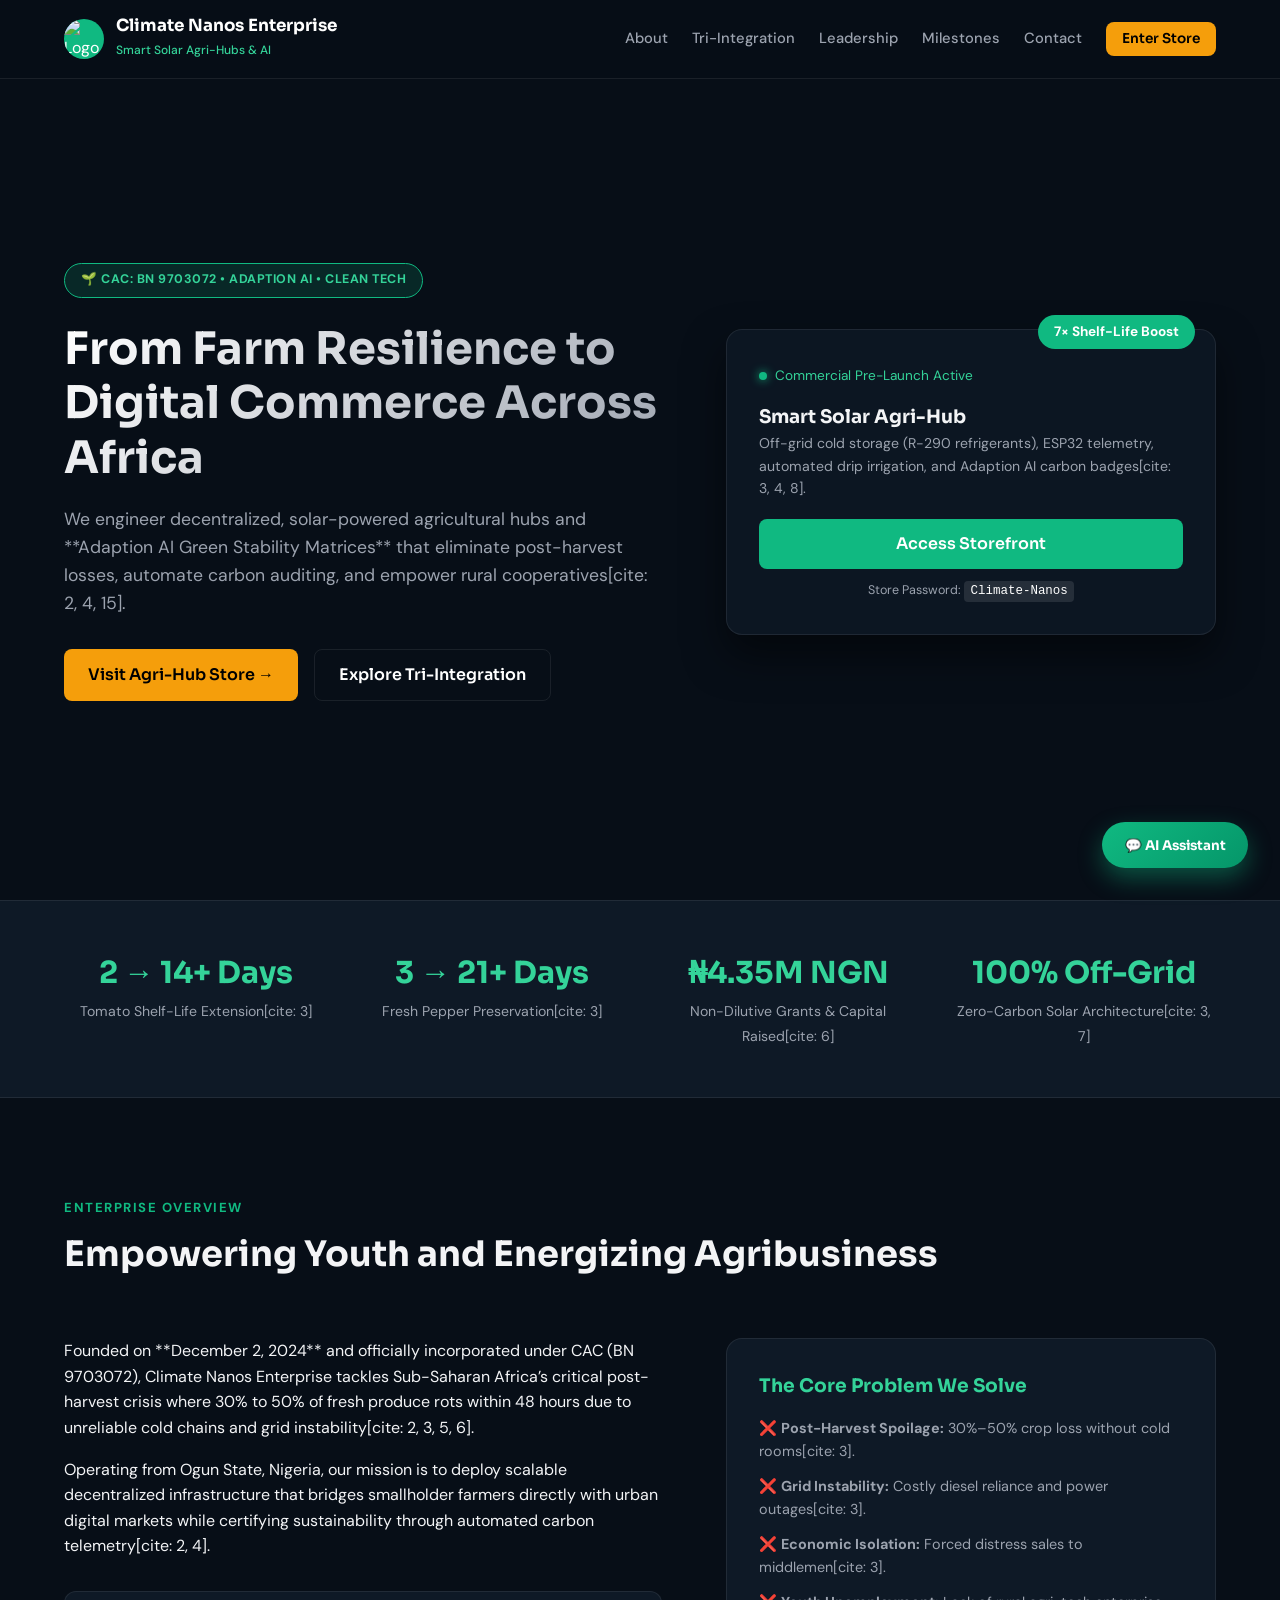
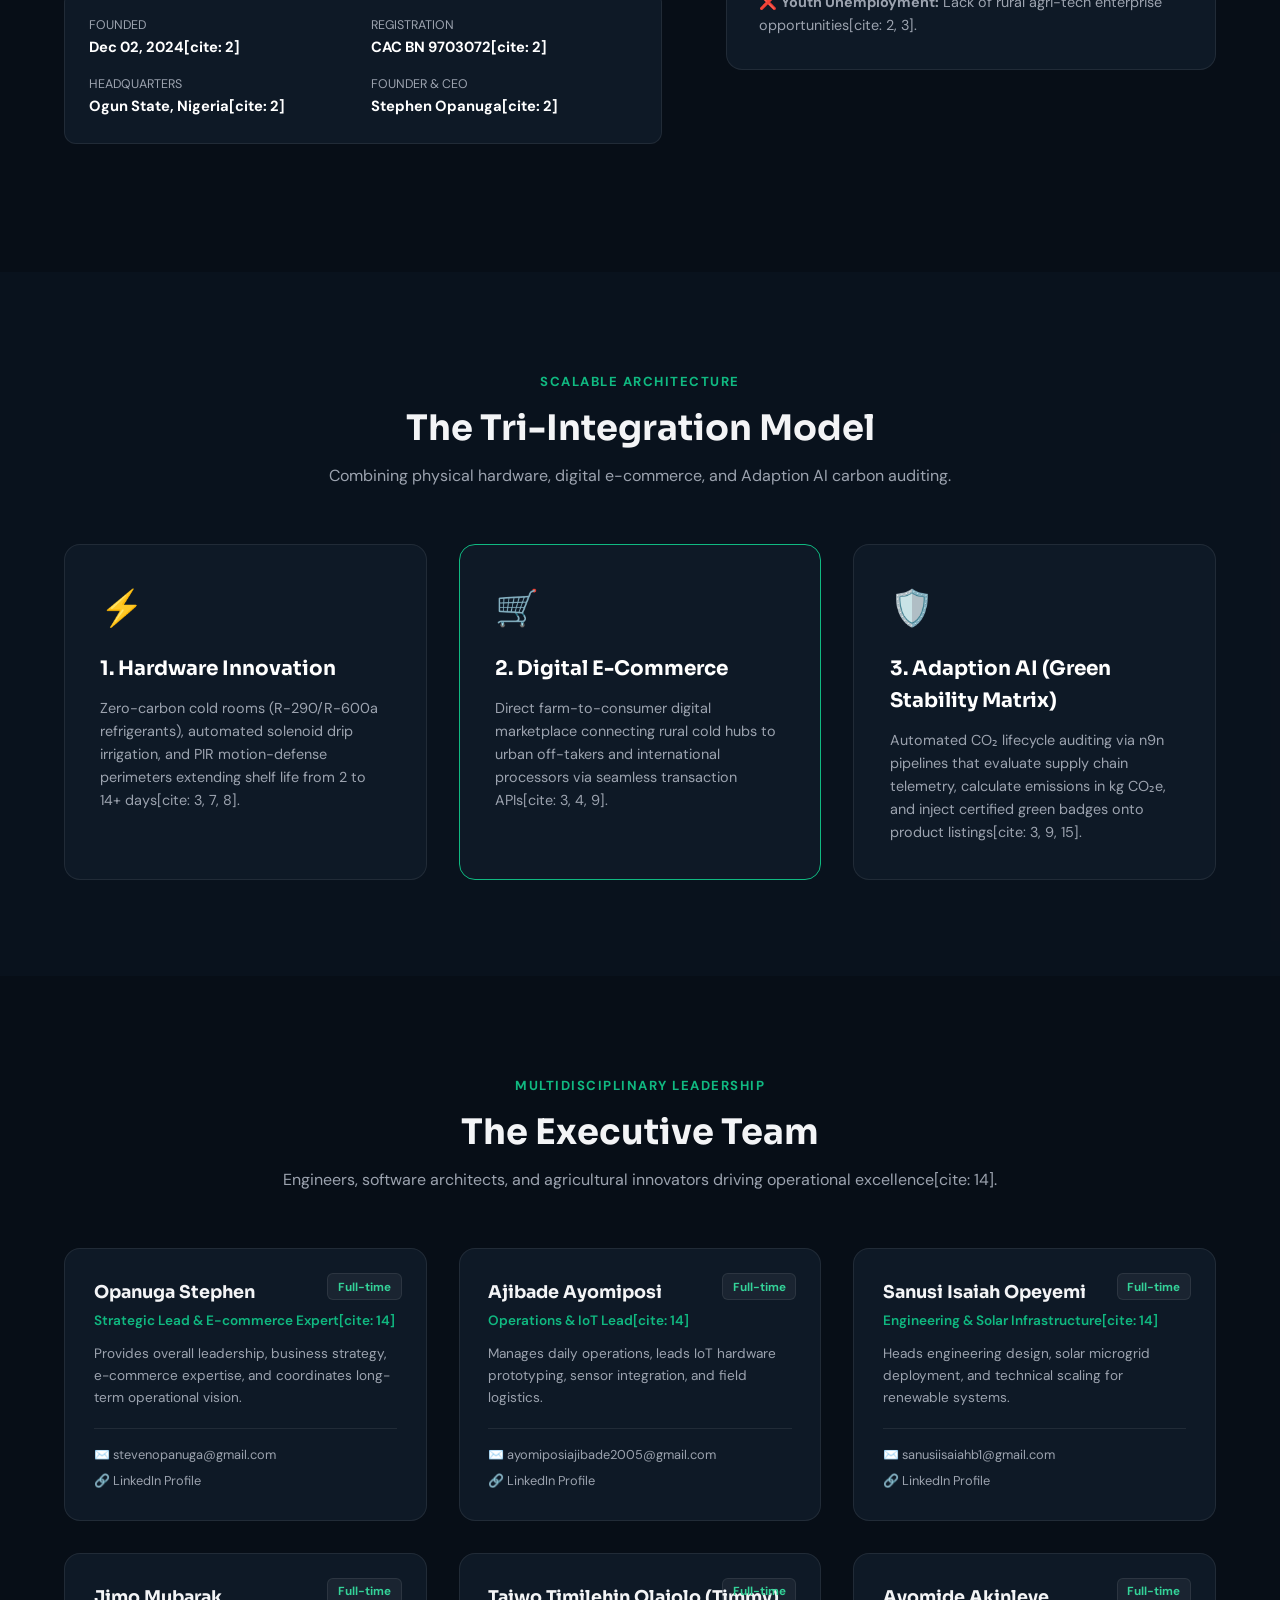
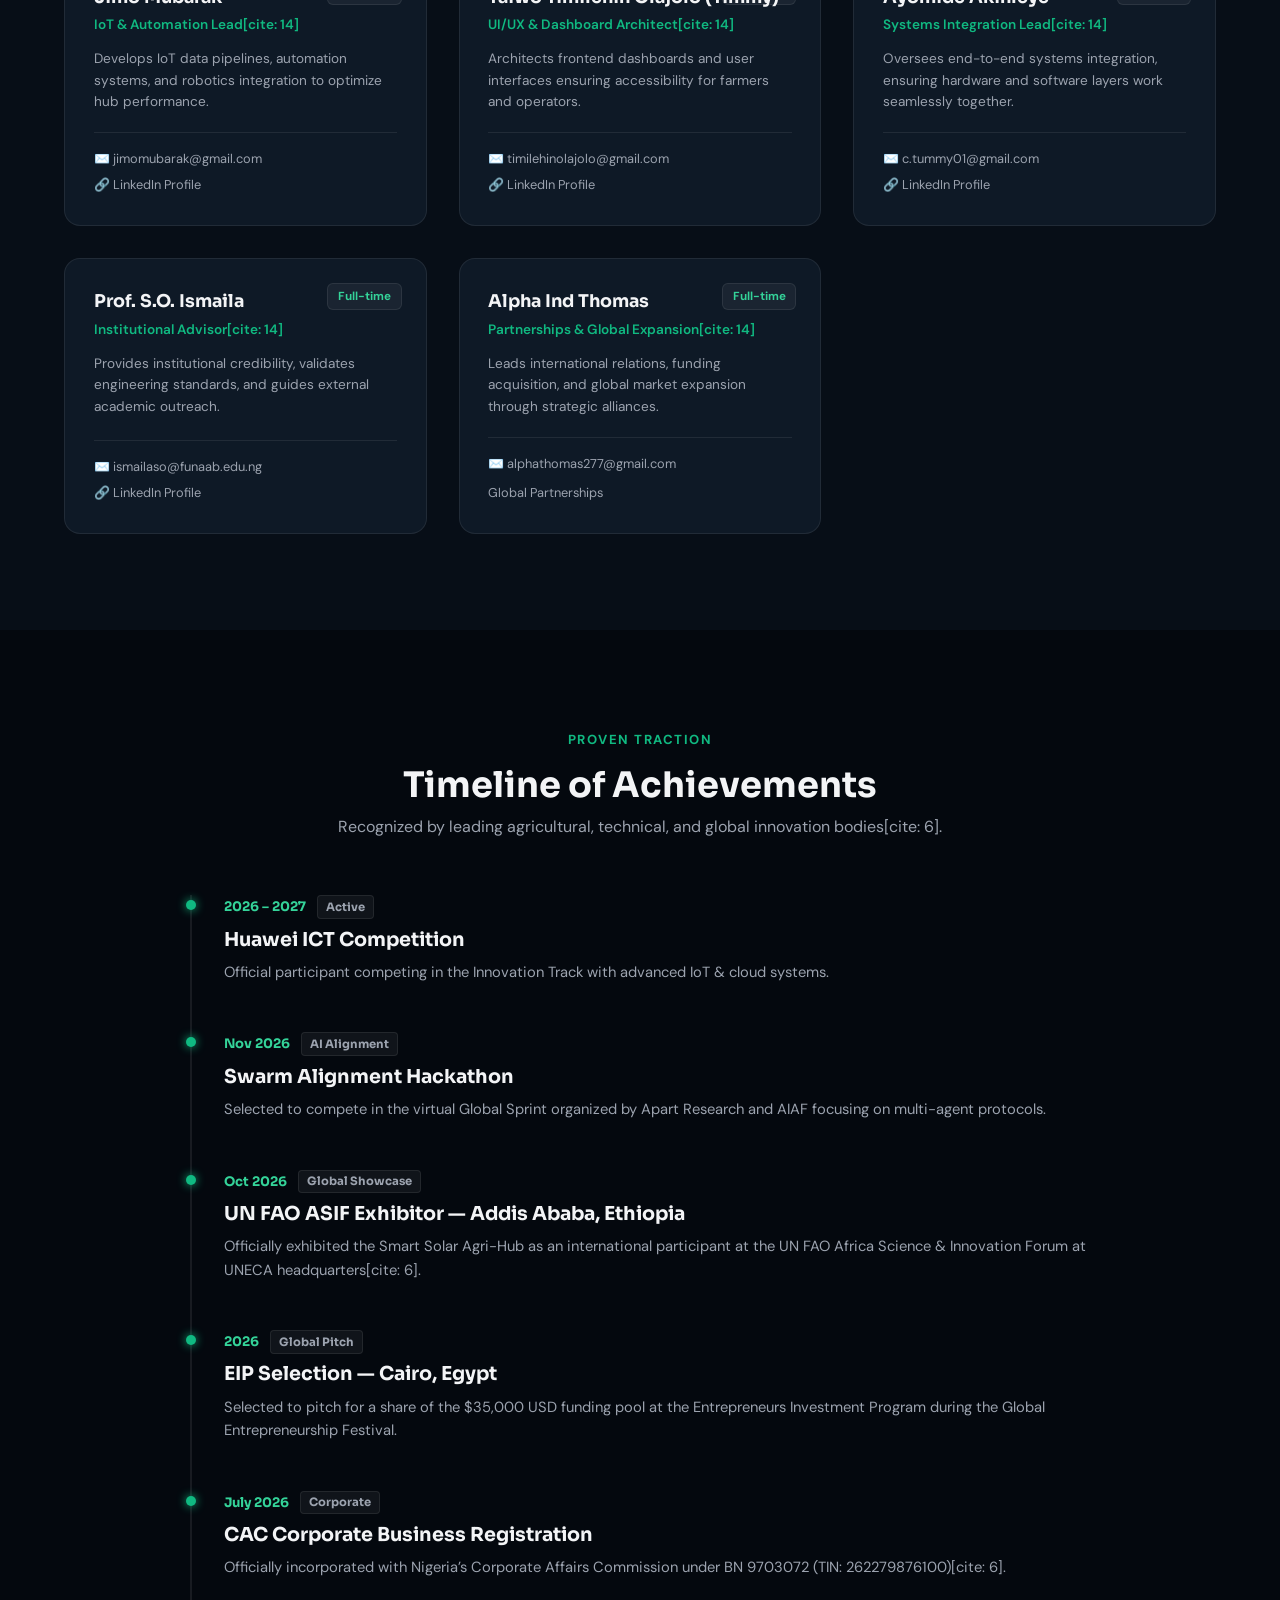
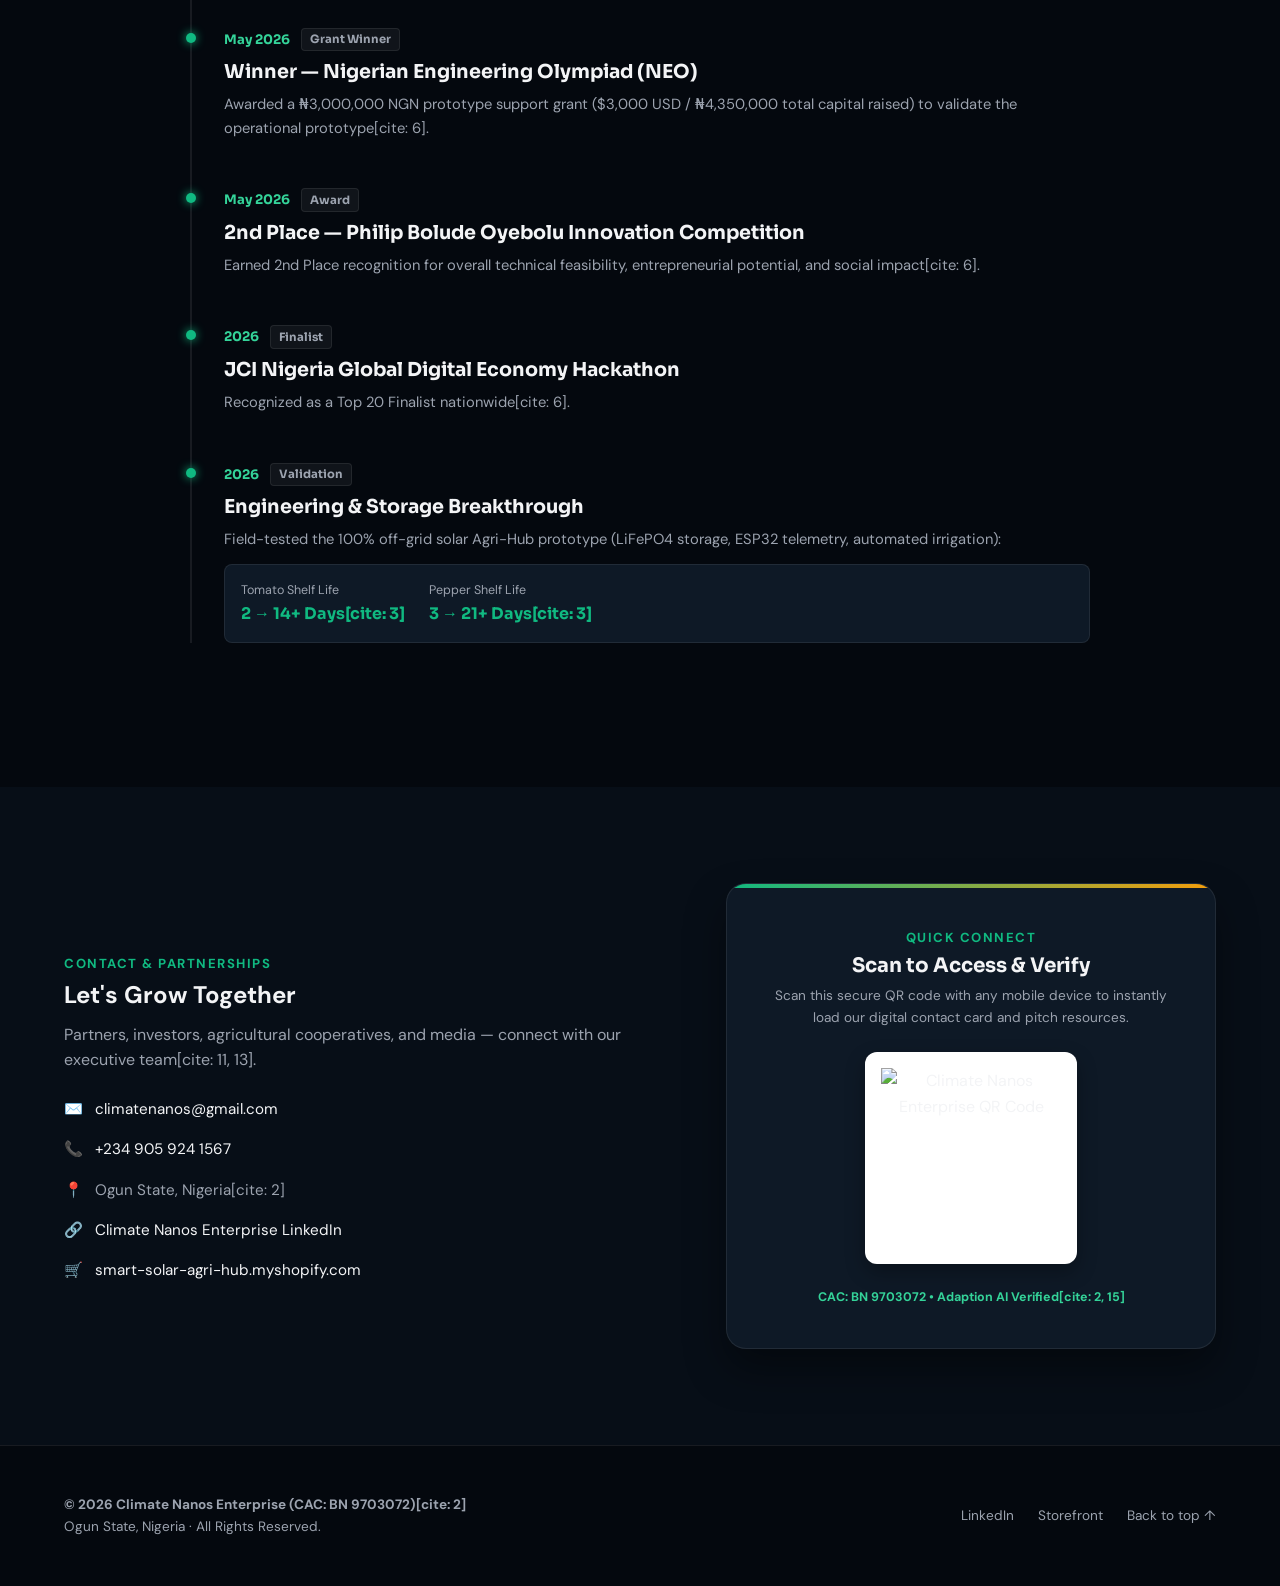
==== commit 3d86f23e: "Update print statement from 'Hello' to 'Goodbye'" ====
--- a/public/index.html
+++ b/public/index.html
@@ -3,17 +3,17 @@
 <head>
 <meta charset="UTF-8">
 <meta name="viewport" content="width=device-width, initial-scale=1.0">
-<title>Climate Nanos Enterprise | Smart Solar Agri-Hub</title>
-<meta name="description" content="Climate Nanos Enterprise engineers nano-enabled, solar-powered solutions for climate-smart agriculture in Sub-Saharan Africa. Mother company of Smart Solar Agri-Hub.">
-<meta property="og:title" content="Climate Nanos Enterprise — Smart Solar Agri-Hub">
-<meta property="og:description" content="Engineering nano and solar solutions for climate-smart agriculture. Eliminating post-harvest loss across Africa.">
+<title>Climate Nanos Enterprise | Smart Solar Agri-Hubs & Adaption AI</title>
+<meta name="description" content="Climate Nanos Enterprise engineers nano-enabled, solar-powered agricultural infrastructure and Adaption AI carbon auditing ecosystems for Sub-Saharan Africa and beyond.">
+<meta property="og:title" content="Climate Nanos Enterprise — Smart Solar Agri-Hubs">
+<meta property="og:description" content="From Farm Resilience to Digital Commerce: Eradicating Post-Harvest Loss Across Africa.">
 <meta property="og:image" content="/.netlify/images?url=/img/logo.png&w=1200&fm=jpg">
 <link rel="icon" type="image/png" href="/.netlify/images?url=/img/logo.png&w=64&h=64&fit=cover&fm=png">
 <link rel="preconnect" href="https://fonts.googleapis.com">
 <link rel="preconnect" href="https://fonts.gstatic.com" crossorigin>
 <link href="https://fonts.googleapis.com/css2?family=Sora:wght@400;600;700;800&family=DM+Sans:wght@400;500;700&display=swap" rel="stylesheet">
 <!-- Three.js Library for 3D Globe -->
-<script src="https://cdnjs.cloudflare.com/ajax/libs/three.js/r128/three.min.min.js" defer></script>
+<script src="https://cdnjs.cloudflare.com/ajax/libs/three.js/r128/three.min.js" defer></script>
 
 <style>
 :root {
@@ -26,7 +26,7 @@
   --text-main: #f3f4f6;
   --text-muted: #9ca3af;
   --border-color: rgba(255, 255, 255, 0.08);
-  --glass-bg: rgba(14, 25, 38, 0.75);
+  --glass-bg: rgba(14, 25, 38, 0.8);
   --font-heading: 'Sora', sans-serif;
   --font-body: 'DM Sans', sans-serif;
 }
@@ -39,15 +39,15 @@
 .site-header {
   position: fixed; top: 0; left: 0; width: 100%; z-index: 1000;
   display: flex; justify-content: space-between; align-items: center;
-  padding: 1rem 5%; background: rgba(7, 14, 23, 0.85);
-  backdrop-filter: blur(12px); border-bottom: 1px solid var(--border-color);
+  padding: 1rem 5%; background: rgba(7, 14, 23, 0.88);
+  backdrop-filter: blur(14px); border-bottom: 1px solid var(--border-color);
 }
 .logo { display: flex; align-items: center; gap: 0.75rem; text-decoration: none; color: #fff; }
 .logo img { border-radius: 50%; }
-.logo span strong { font-family: var(--font-heading); display: block; font-size: 1.1rem; line-height: 1.2; }
-.logo span small { color: var(--accent-light-green); font-size: 0.8rem; font-weight: 500; }
+.logo span strong { font-family: var(--font-heading); display: block; font-size: 1.05rem; line-height: 1.2; }
+.logo span small { color: var(--accent-light-green); font-size: 0.75rem; font-weight: 500; }
 nav { display: flex; gap: 1.5rem; align-items: center; }
-nav a { color: var(--text-muted); text-decoration: none; font-size: 0.95rem; font-weight: 500; transition: color 0.3s; }
+nav a { color: var(--text-muted); text-decoration: none; font-size: 0.92rem; font-weight: 500; transition: color 0.3s; }
 nav a:hover { color: #fff; }
 
 /* Buttons */
@@ -67,13 +67,13 @@
 /* Hero Section & 3D Canvas */
 .hero {
   position: relative; min-height: 100vh; padding: 8rem 5% 4rem;
-  display: grid; grid-template-columns: 1fr 1fr; align-items: center; gap: 4rem; overflow: hidden;
-}
-#hero-canvas { position: absolute; top: 0; left: 0; width: 100%; height: 100%; z-index: 1; pointer-events: none; opacity: 0.6; }
+  display: grid; grid-template-columns: 1.1fr 0.9fr; align-items: center; gap: 4rem; overflow: hidden;
+}
+#hero-canvas { position: absolute; top: 0; left: 0; width: 100%; height: 100%; z-index: 1; pointer-events: none; opacity: 0.5; }
 .hero-text { position: relative; z-index: 2; }
-.pill { display: inline-block; padding: 0.4rem 1rem; background: rgba(16, 185, 129, 0.15); border: 1px solid var(--accent-green); color: var(--accent-light-green); border-radius: 50px; font-size: 0.8rem; font-weight: 700; margin-bottom: 1.5rem; }
-.hero-text h1 { font-family: var(--font-heading); font-size: 3rem; line-height: 1.25; margin-bottom: 1.2rem; background: linear-gradient(135deg, #fff 0%, #9ca3af 100%); -webkit-background-clip: text; -webkit-text-fill-color: transparent; }
-.lead { font-size: 1.15rem; color: var(--text-muted); margin-bottom: 2rem; }
+.pill { display: inline-block; padding: 0.4rem 1rem; background: rgba(16, 185, 129, 0.15); border: 1px solid var(--accent-green); color: var(--accent-light-green); border-radius: 50px; font-size: 0.78rem; font-weight: 700; margin-bottom: 1.5rem; letter-spacing: 0.5px; }
+.hero-text h1 { font-family: var(--font-heading); font-size: 2.8rem; line-height: 1.22; margin-bottom: 1.2rem; background: linear-gradient(135deg, #fff 0%, #9ca3af 100%); -webkit-background-clip: text; -webkit-text-fill-color: transparent; }
+.lead { font-size: 1.1rem; color: var(--text-muted); margin-bottom: 2rem; }
 .hero-actions { display: flex; gap: 1rem; flex-wrap: wrap; }
 
 .hero-card {
@@ -85,37 +85,45 @@
 .live-dot::before { content: ''; width: 8px; height: 8px; background: var(--accent-green); border-radius: 50%; box-shadow: 0 0 10px var(--accent-green); }
 
 /* Stats Bar */
-.stats { display: grid; grid-template-columns: repeat(auto-fit, minmax(200px, 1fr)); gap: 2rem; padding: 3rem 5%; background: var(--bg-card); border-y: 1px solid var(--border-color); text-align: center; }
-.stats strong { display: block; font-family: var(--font-heading); font-size: 2rem; color: var(--accent-light-green); }
-.stats span { font-size: 0.9rem; color: var(--text-muted); }
+.stats { display: grid; grid-template-columns: repeat(auto-fit, minmax(200px, 1fr)); gap: 2rem; padding: 3rem 5%; background: var(--bg-card); border-top: 1px solid var(--border-color); border-bottom: 1px solid var(--border-color); text-align: center; }
+.stats strong { display: block; font-family: var(--font-heading); font-size: 1.9rem; color: var(--accent-light-green); }
+.stats span { font-size: 0.88rem; color: var(--text-muted); }
 
 /* Section Common */
 .section { padding: 6rem 5%; position: relative; z-index: 2; }
 .section-tint { background: rgba(14, 25, 38, 0.4); }
 .section-dark { background: #04080e; }
-.section-head { margin-bottom: 4rem; }
+.section-head { margin-bottom: 3.5rem; }
 .section-head.center { text-align: center; }
-.eyebrow { color: var(--accent-green); font-weight: 700; text-transform: uppercase; font-size: 0.85rem; letter-spacing: 1.5px; }
-.section-head h2 { font-family: var(--font-heading); font-size: 2.3rem; margin-top: 0.5rem; }
+.eyebrow { color: var(--accent-green); font-weight: 700; text-transform: uppercase; font-size: 0.82rem; letter-spacing: 1.5px; }
+.section-head h2 { font-family: var(--font-heading); font-size: 2.2rem; margin-top: 0.4rem; }
 
 /* Grid Layouts */
-.about-grid { display: grid; grid-template-columns: 1fr 1fr; gap: 4rem; align-items: start; }
+.about-grid { display: grid; grid-template-columns: 1.1fr 0.9fr; gap: 4rem; align-items: start; }
 .facts { display: grid; grid-template-columns: 1fr 1fr; gap: 1rem; margin: 2rem 0; background: var(--bg-card); padding: 1.5rem; border-radius: 12px; border: 1px solid var(--border-color); }
-.facts dt { font-size: 0.8rem; color: var(--text-muted); text-transform: uppercase; }
-.facts dd { font-weight: bold; color: #fff; font-size: 0.95rem; }
+.facts dt { font-size: 0.78rem; color: var(--text-muted); text-transform: uppercase; }
+.facts dd { font-weight: bold; color: #fff; font-size: 0.92rem; }
+
+/* Tri-Integration Model Cards */
+.tri-grid { display: grid; grid-template-columns: repeat(auto-fit, minmax(300px, 1fr)); gap: 2rem; margin-top: 2.5rem; }
+.tri-card { background: var(--bg-card); border: 1px solid var(--border-color); border-radius: 16px; padding: 2.2rem; transition: transform 0.3s, border-color 0.3s; }
+.tri-card:hover { transform: translateY(-5px); border-color: var(--accent-green); }
+.tri-card .ico { font-size: 2.2rem; margin-bottom: 1rem; display: inline-block; }
+.tri-card h3 { font-family: var(--font-heading); font-size: 1.25rem; margin-bottom: 0.75rem; color: #fff; }
+.tri-card p { font-size: 0.9rem; color: var(--text-muted); }
 
 /* Leadership Grid */
-.team-grid { display: grid; grid-template-columns: repeat(auto-fill, minmax(280px, 1fr)); gap: 2rem; }
+.team-grid { display: grid; grid-template-columns: repeat(auto-fill, minmax(270px, 1fr)); gap: 2rem; }
 .member-card {
   background: var(--bg-card); border: 1px solid var(--border-color); border-radius: 16px;
   padding: 1.8rem; transition: transform 0.3s, border-color 0.3s; position: relative; display: flex; flex-direction: column; justify-content: space-between;
 }
 .member-card:hover { transform: translateY(-5px); border-color: var(--accent-green); background: var(--bg-card-hover); }
-.member-badge { position: absolute; top: 1.5rem; right: 1.5rem; background: rgba(255,255,255,0.05); border: 1px solid var(--border-color); color: var(--accent-light-green); font-size: 0.75rem; font-weight: 700; padding: 0.2rem 0.6rem; border-radius: 6px; }
-.member-card h3 { font-family: var(--font-heading); font-size: 1.15rem; margin-bottom: 0.25rem; }
-.member-role { color: var(--accent-green); font-size: 0.88rem; font-weight: 600; margin-bottom: 0.75rem; }
-.member-bio { font-size: 0.88rem; color: var(--text-muted); margin-bottom: 1.25rem; flex-grow: 1; }
-.member-contact { font-size: 0.82rem; border-top: 1px solid var(--border-color); padding-top: 1rem; display: flex; flex-direction: column; gap: 0.4rem; }
+.member-badge { position: absolute; top: 1.5rem; right: 1.5rem; background: rgba(255,255,255,0.05); border: 1px solid var(--border-color); color: var(--accent-light-green); font-size: 0.73rem; font-weight: 700; padding: 0.2rem 0.6rem; border-radius: 6px; }
+.member-card h3 { font-family: var(--font-heading); font-size: 1.1rem; margin-bottom: 0.2rem; }
+.member-role { color: var(--accent-green); font-size: 0.85rem; font-weight: 600; margin-bottom: 0.75rem; }
+.member-bio { font-size: 0.85rem; color: var(--text-muted); margin-bottom: 1.2rem; flex-grow: 1; }
+.member-contact { font-size: 0.8rem; border-top: 1px solid var(--border-color); padding-top: 1rem; display: flex; flex-direction: column; gap: 0.35rem; }
 .member-contact a { color: var(--text-muted); text-decoration: none; word-break: break-all; transition: color 0.2s; }
 .member-contact a:hover { color: var(--accent-light-green); }
 
@@ -123,13 +131,30 @@
 .timeline { position: relative; max-width: 900px; margin: 0 auto; list-style: none; border-left: 2px solid var(--border-color); padding-left: 2rem; }
 .timeline-item { position: relative; margin-bottom: 3rem; }
 .timeline-item::before { content: ''; position: absolute; left: calc(-2rem - 6px); top: 5px; width: 10px; height: 10px; border-radius: 50%; background: var(--accent-green); box-shadow: 0 0 10px var(--accent-green); }
-.timeline-time { font-family: var(--font-heading); font-size: 0.85rem; color: var(--accent-light-green); font-weight: 700; }
-.timeline-tag { display: inline-block; background: rgba(255,255,255,0.05); border: 1px solid var(--border-color); font-size: 0.75rem; padding: 0.1rem 0.5rem; border-radius: 4px; margin-left: 0.5rem; color: var(--text-muted); }
-.timeline-item h3 { font-family: var(--font-heading); font-size: 1.25rem; margin: 0.4rem 0; }
-.timeline-item p { color: var(--text-muted); font-size: 0.95rem; }
+.timeline-time { font-family: var(--font-heading); font-size: 0.82rem; color: var(--accent-light-green); font-weight: 700; }
+.timeline-tag { display: inline-block; background: rgba(255,255,255,0.05); border: 1px solid var(--border-color); font-size: 0.72rem; padding: 0.1rem 0.5rem; border-radius: 4px; margin-left: 0.5rem; color: var(--text-muted); }
+.timeline-item h3 { font-family: var(--font-heading); font-size: 1.2rem; margin: 0.35rem 0; }
+.timeline-item p { color: var(--text-muted); font-size: 0.92rem; }
 .timeline-highlights { margin-top: 0.75rem; background: var(--bg-card); padding: 1rem; border-radius: 8px; border: 1px solid var(--border-color); display: flex; gap: 1.5rem; flex-wrap: wrap; }
-.timeline-highlights div span { display: block; font-size: 0.8rem; color: var(--text-muted); }
+.timeline-highlights div span { display: block; font-size: 0.78rem; color: var(--text-muted); }
 .timeline-highlights div b { color: var(--accent-green); font-family: var(--font-heading); }
+
+/* Contact & QR Code Card Section */
+.contact-grid { display: grid; grid-template-columns: 1.1fr 0.9fr; gap: 4rem; align-items: center; }
+.contact-list { list-style: none; margin-top: 1.5rem; display: flex; flex-direction: column; gap: 1rem; }
+.contact-list li { display: flex; align-items: center; gap: 0.75rem; color: var(--text-muted); font-size: 0.95rem; }
+.contact-list a { color: var(--text-main); text-decoration: none; transition: color 0.2s; }
+.contact-list a:hover { color: var(--accent-light-green); }
+
+.qr-card {
+  background: var(--bg-card); border: 1px solid var(--border-color); border-radius: 20px;
+  padding: 2.5rem; text-align: center; box-shadow: 0 20px 40px rgba(0,0,0,0.4); position: relative; overflow: hidden;
+}
+.qr-card::before { content: ''; position: absolute; top: 0; left: 0; width: 100%; height: 4px; background: linear-gradient(90deg, var(--accent-green), var(--accent-yellow)); }
+.qr-wrapper { background: #fff; padding: 1rem; border-radius: 12px; display: inline-block; margin: 1.5rem 0 1rem; box-shadow: 0 8px 20px rgba(0,0,0,0.3); }
+.qr-wrapper img { width: 180px; height: 180px; display: block; }
+.qr-card h3 { font-family: var(--font-heading); font-size: 1.25rem; margin-bottom: 0.2rem; }
+.qr-card p { font-size: 0.85rem; color: var(--text-muted); }
 
 /* Adaptive AI Concierge Floating Widget */
 .ai-widget {
@@ -149,26 +174,16 @@
   display: none; flex-direction: column; overflow: hidden; margin-bottom: 1rem; backdrop-filter: blur(20px);
 }
 .ai-window.active { display: flex; }
-.ai-header { background: rgba(7, 14, 23, 0.9); padding: 1rem; border-bottom: 1px solid var(--border-color); display: flex; justify-content: space-between; align-items: center; }
-.ai-header h4 { font-family: var(--font-heading); font-size: 0.95rem; display: flex; align-items: center; gap: 0.5rem; }
+.ai-header { background: rgba(7, 14, 23, 0.95); padding: 1rem; border-bottom: 1px solid var(--border-color); display: flex; justify-content: space-between; align-items: center; }
+.ai-header h4 { font-family: var(--font-heading); font-size: 0.92rem; display: flex; align-items: center; gap: 0.5rem; }
 .ai-close { background: none; border: none; color: var(--text-muted); font-size: 1.2rem; cursor: pointer; }
-.ai-messages { flex-grow: 1; padding: 1rem; overflow-y: auto; display: flex; flex-direction: flex-start; flex-direction: column; gap: 0.8rem; font-size: 0.88rem; }
+.ai-messages { flex-grow: 1; padding: 1rem; overflow-y: auto; display: flex; flex-direction: column; gap: 0.8rem; font-size: 0.88rem; }
 .ai-msg { padding: 0.75rem 1rem; border-radius: 12px; max-width: 85%; line-height: 1.4; }
 .ai-msg.system { background: rgba(255,255,255,0.05); color: var(--text-main); align-self: flex-start; border-bottom-left-radius: 2px; border: 1px solid var(--border-color); }
 .ai-msg.user { background: var(--accent-green); color: #fff; align-self: flex-end; border-bottom-right-radius: 2px; }
-.ai-input-area { padding: 0.8rem; border-top: 1px solid var(--border-color); display: flex; gap: 0.5rem; background: rgba(7, 14, 23, 0.9); }
+.ai-input-area { padding: 0.8rem; border-top: 1px solid var(--border-color); display: flex; gap: 0.5rem; background: rgba(7, 14, 23, 0.95); }
 .ai-input-area input { flex-grow: 1; background: rgba(255,255,255,0.05); border: 1px solid var(--border-color); padding: 0.6rem 1rem; border-radius: 8px; color: #fff; outline: none; font-size: 0.85rem; }
 .ai-input-area button { background: var(--accent-green); border: none; color: #fff; padding: 0.6rem 1rem; border-radius: 8px; cursor: pointer; font-weight: bold; }
-
-/* Contact Section */
-.contact-grid { display: grid; grid-template-columns: 1fr 1fr; gap: 4rem; }
-.contact-list { list-style: none; margin-top: 1.5rem; display: flex; flex-direction: column; gap: 1rem; }
-.contact-list li { display: flex; align-items: center; gap: 0.75rem; color: var(--text-muted); }
-.contact-list a { color: var(--text-main); text-decoration: none; }
-.contact-form { display: flex; flex-direction: column; gap: 1.2rem; background: var(--bg-card); padding: 2.5rem; border-radius: 16px; border: 1px solid var(--border-color); }
-.contact-form label { display: flex; flex-direction: column; gap: 0.4rem; font-size: 0.85rem; color: var(--text-muted); }
-.contact-form input, .contact-form select, .contact-form textarea { background: rgba(255,255,255,0.04); border: 1px solid var(--border-color); padding: 0.75rem 1rem; border-radius: 8px; color: #fff; font-family: var(--font-body); }
-.contact-form input:focus, .contact-form textarea:focus { border-color: var(--accent-green); outline: none; }
 
 /* Footer */
 .site-footer { padding: 3rem 5%; border-top: 1px solid var(--border-color); display: flex; justify-content: space-between; align-items: center; background: #04080e; font-size: 0.85rem; color: var(--text-muted); }
@@ -187,13 +202,13 @@
 <header class="site-header" id="top">
   <a class="logo" href="#top" aria-label="Climate Nanos Enterprise home">
     <img src="/.netlify/images?url=/img/logo.png&w=96&h=96&fit=cover&fm=webp" alt="Logo" width="40" height="40" style="background: var(--accent-green);">
-    <span><strong>Climate Nanos Enterprise</strong><small>Smart Solar Agri-Hub</small></span>
+    <span><strong>Climate Nanos Enterprise</strong><small>Smart Solar Agri-Hubs &amp; AI</small></span>
   </a>
   <nav id="site-nav">
     <a href="#about">About</a>
-    <a href="#ecosystem">Ecosystem</a>
+    <a href="#ecosystem">Tri-Integration</a>
     <a href="#leadership">Leadership</a>
-    <a href="#achievements">Achievements</a>
+    <a href="#achievements">Milestones</a>
     <a href="#contact">Contact</a>
     <a class="btn btn-sm btn-yellow" href="https://smart-solar-agri-hub.myshopify.com/" target="_blank" rel="noopener">Enter Store</a>
   </nav>
@@ -205,12 +220,12 @@
   <canvas id="hero-canvas"></canvas>
   
   <div class="hero-text">
-    <span class="pill">⚡ AGRITECH • NANOTECH • OFF-GRID SOLAR</span>
-    <h1>Engineering Nano Solutions for Climate-Smart Agriculture</h1>
-    <p class="lead">We pioneer nano-enabled, solar-powered agricultural systems designed to eliminate post-harvest losses, elevate crop longevity, and empower smallholder farmers across Africa. <strong>Smart Solar Agri-Hub</strong> is where precision lab tech meets the farm gate.</p>
+    <span class="pill">🌱 CAC: BN 9703072 • ADAPTION AI • CLEAN TECH</span>
+    <h1>From Farm Resilience to Digital Commerce Across Africa</h1>
+    <p class="lead">We engineer decentralized, solar-powered agricultural hubs and **Adaption AI Green Stability Matrices** that eliminate post-harvest losses, automate carbon auditing, and empower rural cooperatives[cite: 2, 4, 15].</p>
     <div class="hero-actions">
       <a class="btn btn-yellow" href="https://smart-solar-agri-hub.myshopify.com/" target="_blank" rel="noopener">Visit Agri-Hub Store →</a>
-      <a class="btn btn-outline" href="#about">Our Technology</a>
+      <a class="btn btn-outline" href="#ecosystem">Explore Tri-Integration</a>
     </div>
   </div>
 
@@ -218,95 +233,98 @@
     <span class="float-badge">7× Shelf-Life Boost</span>
     <span class="live-dot">Commercial Pre-Launch Active</span>
     <h3 style="font-family: var(--font-heading); margin-top: 0.5rem;">Smart Solar Agri-Hub</h3>
-    <p style="color: var(--text-muted); font-size: 0.9rem; margin-bottom: 1.5rem;">Off-grid microgrid storage, ESP32 microclimate telemetry & automated precision drip irrigation unit.</p>
+    <p style="color: var(--text-muted); font-size: 0.88rem; margin-bottom: 1.2rem;">Off-grid cold storage (R-290 refrigerants), ESP32 telemetry, automated drip irrigation, and Adaption AI carbon badges[cite: 3, 4, 8].</p>
     <a class="btn btn-green" style="width: 100%;" href="https://smart-solar-agri-hub.myshopify.com/" target="_blank" rel="noopener">Access Storefront</a>
-    <p style="font-size: 0.8rem; color: var(--text-muted); margin-top: 1rem; text-align: center;">
+    <p style="font-size: 0.78rem; color: var(--text-muted); margin-top: 0.8rem; text-align: center;">
       Store Password: <code style="background: rgba(255,255,255,0.1); padding: 0.2rem 0.4rem; border-radius: 4px; color: #fff;">Climate-Nanos</code>
     </p>
   </div>
 </section>
 
 <!-- IMPACT STATS -->
-<section class="stats">
+<stats class="stats" aria-label="Impact Metrics">
   <div>
     <strong>2 → 14+ Days</strong>
-    <span>Tomato Shelf-Life Extension</span>
+    <span>Tomato Shelf-Life Extension[cite: 3]</span>
   </div>
   <div>
     <strong>3 → 21+ Days</strong>
-    <span>Pepper Freshness Preservation</span>
+    <span>Fresh Pepper Preservation[cite: 3]</span>
   </div>
   <div>
     <strong>₦4.35M NGN</strong>
-    <span>Non-Dilutive Capital & Grants</span>
+    <span>Non-Dilutive Grants & Capital Raised[cite: 6]</span>
   </div>
   <div>
     <strong>100% Off-Grid</strong>
-    <span>LiFePO4 Solar Battery Architecture</span>
-  </div>
-</section>
+    <span>Zero-Carbon Solar Architecture[cite: 3, 7]</span>
+  </div>
+</stats>
 
 <!-- ABOUT SECTION -->
 <section class="section" id="about">
   <div class="section-head">
     <span class="eyebrow">Enterprise Overview</span>
-    <h2>Turning Clean Energy into Global Food Security</h2>
+    <h2>Empowering Youth and Energizing Agribusiness</h2>
   </div>
   <div class="about-grid">
     <div>
-      <p>Founded on <strong>December 2, 2024</strong>, Climate Nanos Enterprise addresses Africa’s critical post-harvest challenge: over 40% of fresh produce spoils before reaching market due to severe cold-chain infrastructure deficits.</p>
-      <p style="margin-top: 1rem;">Our solution deploys <strong>off-grid clean energy microgrids</strong> integrated with low-pressure IoT telemetry and nanotechnology. Our flagship platform, the <strong>Smart Solar Agri-Hub</strong>, delivers on-farm preservation, real-time sensor analytics, and precision yield protection directly to rural agricultural clusters.</p>
+      <p>Founded on **December 2, 2024** and officially incorporated under CAC (BN 9703072), Climate Nanos Enterprise tackles Sub-Saharan Africa’s critical post-harvest crisis where 30% to 50% of fresh produce rots within 48 hours due to unreliable cold chains and grid instability[cite: 2, 3, 5, 6].</p>
+      <p style="margin-top: 1rem;">Operating from Ogun State, Nigeria, our mission is to deploy scalable decentralized infrastructure that bridges smallholder farmers directly with urban digital markets while certifying sustainability through automated carbon telemetry[cite: 2, 4].</p>
       
       <dl class="facts">
-        <div><dt>Founded</dt><dd>Dec 02, 2024</dd></div>
-        <div><dt>Incorporation</dt><dd>CAC BN 9703072</dd></div>
-        <div><dt>Headquarters</dt><dd>Abeokuta, Ogun State</dd></div>
-        <div><dt>Tax ID (TIN)</dt><dd>262279876100</dd></div>
+        <div><dt>Founded</dt><dd>Dec 02, 2024[cite: 2]</dd></div>
+        <div><dt>Registration</dt><dd>CAC BN 9703072[cite: 2]</dd></div>
+        <div><dt>Headquarters</dt><dd>Ogun State, Nigeria[cite: 2]</dd></div>
+        <div><dt>Founder &amp; CEO</dt><dd>Stephen Opanuga[cite: 2]</dd></div>
       </dl>
     </div>
     
     <div style="background: var(--bg-card); padding: 2rem; border-radius: 16px; border: 1px solid var(--border-color);">
-      <h3 style="font-family: var(--font-heading); margin-bottom: 1rem; color: var(--accent-light-green);">Core Mission &amp; Scale Horizon</h3>
-      <p style="color: var(--text-muted); font-size: 0.95rem; margin-bottom: 1.5rem;">Moving from rigorous field-validated prototypes to commercial deployment across West and Sub-Saharan Africa. Empowering rural farmers while advancing international climate-smart goals.</p>
-      <div style="border-top: 1px solid var(--border-color); padding-top: 1rem;">
-        <span style="font-size: 0.8rem; color: var(--accent-green); font-weight: bold; text-transform: uppercase;">Institutional Academic Partner</span>
-        <p style="font-size: 0.9rem; margin-top: 0.2rem;">Endorsed by the Department of Mechanical Engineering, Federal University of Agriculture, Abeokuta (FUNAAB).</p>
-      </div>
+      <h3 style="font-family: var(--font-heading); margin-bottom: 1rem; color: var(--accent-light-green);">The Core Problem We Solve</h3>
+      <ul style="list-style: none; display: flex; flex-direction: column; gap: 0.75rem; font-size: 0.9rem; color: var(--text-muted);">
+        <li>❌ <b>Post-Harvest Spoilage:</b> 30%–50% crop loss without cold rooms[cite: 3].</li>
+        <li>❌ <b>Grid Instability:</b> Costly diesel reliance and power outages[cite: 3].</li>
+        <li>❌ <b>Economic Isolation:</b> Forced distress sales to middlemen[cite: 3].</li>
+        <li>❌ <b>Youth Unemployment:</b> Lack of rural agri-tech enterprise opportunities[cite: 2, 3].</li>
+      </ul>
     </div>
   </div>
 </section>
 
-<!-- ECOSYSTEM -->
+<!-- TRI-INTEGRATION MODEL ECOSYSTEM -->
 <section class="section section-tint" id="ecosystem">
   <div class="section-head center">
-    <span class="eyebrow">Integrated Architecture</span>
-    <h2>Lab → Microgrid → Agricultural Impact</h2>
-  </div>
-  <div style="display: grid; grid-template-columns: repeat(auto-fit, minmax(300px, 1fr)); gap: 2rem;">
-    <div style="background: var(--bg-card); padding: 2rem; border-radius: 16px; border: 1px solid var(--border-color);">
-      <div style="font-size: 2rem; margin-bottom: 1rem;">🔬</div>
-      <h3 style="font-family: var(--font-heading);">Climate Nanos Enterprise</h3>
-      <p style="color: var(--text-muted); font-size: 0.9rem; margin-top: 0.5rem;">R&amp;D wing focused on nanotech formulations, solid-state thermoelectric cooling physics, microelectronics integration, and energy storage systems.</p>
-    </div>
-    <div style="background: var(--bg-card); padding: 2rem; border-radius: 16px; border: 1px solid var(--accent-green);">
-      <div style="font-size: 2rem; margin-bottom: 1rem;">☀️</div>
-      <h3 style="font-family: var(--font-heading);">Smart Solar Agri-Hub</h3>
-      <p style="color: var(--text-muted); font-size: 0.9rem; margin-top: 0.5rem;">Hardware &amp; IoT platform delivering off-grid cold preservation, soil microclimate monitoring, and automated irrigation directly to farm cooperatives.</p>
-    </div>
-    <div style="background: var(--bg-card); padding: 2rem; border-radius: 16px; border: 1px solid var(--border-color);">
-      <div style="font-size: 2rem; margin-bottom: 1rem;">📈</div>
-      <h3 style="font-family: var(--font-heading);">Farmer &amp; Market Value</h3>
-      <p style="color: var(--text-muted); font-size: 0.9rem; margin-top: 0.5rem;">Eliminates distress selling by extending crop shelf life, increasing rural farmer revenue margins, and minimizing post-harvest food waste emissions.</p>
+    <span class="eyebrow">Scalable Architecture</span>
+    <h2>The Tri-Integration Model</h2>
+    <p style="color: var(--text-muted); margin-top: 0.4rem;">Combining physical hardware, digital e-commerce, and Adaption AI carbon auditing.</p>
+  </div>
+  
+  <div class="tri-grid">
+    <div class="tri-card">
+      <span class="ico">⚡</span>
+      <h3>1. Hardware Innovation</h3>
+      <p>Zero-carbon cold rooms (R-290/R-600a refrigerants), automated solenoid drip irrigation, and PIR motion-defense perimeters extending shelf life from 2 to 14+ days[cite: 3, 7, 8].</p>
+    </div>
+    <div class="tri-card" style="border-color: var(--accent-green);">
+      <span class="ico">🛒</span>
+      <h3>2. Digital E-Commerce</h3>
+      <p>Direct farm-to-consumer digital marketplace connecting rural cold hubs to urban off-takers and international processors via seamless transaction APIs[cite: 3, 4, 9].</p>
+    </div>
+    <div class="tri-card">
+      <span class="ico">🛡️</span>
+      <h3>3. Adaption AI (Green Stability Matrix)</h3>
+      <p>Automated CO₂ lifecycle auditing via n9n pipelines that evaluate supply chain telemetry, calculate emissions in kg CO₂e, and inject certified green badges onto product listings[cite: 3, 9, 15].</p>
     </div>
   </div>
 </section>
 
-<!-- FOUNDERS & LEADERSHIP -->
+<!-- LEADERSHIP & FOUNDERS -->
 <section class="section" id="leadership">
   <div class="section-head center">
-    <span class="eyebrow">Executive Leadership</span>
-    <h2>The Founders &amp; Executive Board</h2>
-    <p style="color: var(--text-muted); margin-top: 0.5rem;">Multidisciplinary team of engineers, software architects, IoT developers, and institutional advisors.</p>
+    <span class="eyebrow">Multidisciplinary Leadership</span>
+    <h2>The Executive Team</h2>
+    <p style="color: var(--text-muted); margin-top: 0.4rem;">Engineers, software architects, and agricultural innovators driving operational excellence[cite: 14].</p>
   </div>
   
   <div class="team-grid">
@@ -315,8 +333,8 @@
       <span class="member-badge">Full-time</span>
       <div>
         <h3>Opanuga Stephen</h3>
-        <div class="member-role">Strategic Lead &amp; E-commerce Expert</div>
-        <p class="member-bio">Provides overall leadership, vision, and coordination of operations. Oversees corporate business strategy, e-commerce growth architecture, and aligns technical execution with long-term international expansion goals.</p>
+        <div class="member-role">Strategic Lead &amp; E-commerce Expert[cite: 14]</div>
+        <p class="member-bio">Provides overall leadership, business strategy, e-commerce expertise, and coordinates long-term operational vision.</p>
       </div>
       <div class="member-contact">
         <a href="mailto:stevenopanuga@gmail.com">✉️ stevenopanuga@gmail.com</a>
@@ -329,8 +347,8 @@
       <span class="member-badge">Full-time</span>
       <div>
         <h3>Ajibade Ayomiposi</h3>
-        <div class="member-role">Operations &amp; IoT Hardware Lead</div>
-        <p class="member-bio">Manages daily field operations, leads hardware prototyping, sensor integration, microclimate controller testing, and supply chain logistics to ensure optimal performance across deployment hubs.</p>
+        <div class="member-role">Operations &amp; IoT Lead[cite: 14]</div>
+        <p class="member-bio">Manages daily operations, leads IoT hardware prototyping, sensor integration, and field logistics.</p>
       </div>
       <div class="member-contact">
         <a href="mailto:ayomiposiajibade2005@gmail.com">✉️ ayomiposiajibade2005@gmail.com</a>
@@ -343,8 +361,8 @@
       <span class="member-badge">Full-time</span>
       <div>
         <h3>Sanusi Isaiah Opeyemi</h3>
-        <div class="member-role">Engineering &amp; Solar Infrastructure</div>
-        <p class="member-bio">Heads engineering CAD design, solar microgrid infrastructure deployment, thermal management systems, and long-term technical scaling strategies for renewable energy hardware.</p>
+        <div class="member-role">Engineering &amp; Solar Infrastructure[cite: 14]</div>
+        <p class="member-bio">Heads engineering design, solar microgrid deployment, and technical scaling for renewable systems.</p>
       </div>
       <div class="member-contact">
         <a href="mailto:sanusiisaiahb1@gmail.com">✉️ sanusiisaiahb1@gmail.com</a>
@@ -357,8 +375,8 @@
       <span class="member-badge">Full-time</span>
       <div>
         <h3>Jimo Mubarak</h3>
-        <div class="member-role">IoT Data &amp; Automation Lead</div>
-        <p class="member-bio">Develops IoT data pipelines, embedded telemetry protocols, automation systems, and robotics integration to optimize hub performance and farmer usability.</p>
+        <div class="member-role">IoT &amp; Automation Lead[cite: 14]</div>
+        <p class="member-bio">Develops IoT data pipelines, automation systems, and robotics integration to optimize hub performance.</p>
       </div>
       <div class="member-contact">
         <a href="mailto:jimomubarak@gmail.com">✉️ jimomubarak@gmail.com</a>
@@ -366,13 +384,13 @@
       </div>
     </div>
 
-    <!-- 5. Taiwo Timilehin Olajolo (Timmy) -->
+    <!-- 5. Taiwo Timilehin Olajolo -->
     <div class="member-card">
       <span class="member-badge">Full-time</span>
       <div>
         <h3>Taiwo Timilehin Olajolo (Timmy)</h3>
-        <div class="member-role">UI/UX &amp; Dashboard Architect</div>
-        <p class="member-bio">Architects the mobile and web frontend dashboards, ensuring optimal user interface design, accessibility, and intuitive telemetry monitoring for farmers and hub operators.</p>
+        <div class="member-role">UI/UX &amp; Dashboard Architect[cite: 14]</div>
+        <p class="member-bio">Architects frontend dashboards and user interfaces ensuring accessibility for farmers and operators.</p>
       </div>
       <div class="member-contact">
         <a href="mailto:timilehinolajolo@gmail.com">✉️ timilehinolajolo@gmail.com</a>
@@ -385,8 +403,8 @@
       <span class="member-badge">Full-time</span>
       <div>
         <h3>Ayomide Akinleye</h3>
-        <div class="member-role">Systems Integration Lead</div>
-        <p class="member-bio">Oversees end-to-end systems integration, ensuring seamless communication between hardware firmware, cloud data layers, and physical microgrid components.</p>
+        <div class="member-role">Systems Integration Lead[cite: 14]</div>
+        <p class="member-bio">Oversees end-to-end systems integration, ensuring hardware and software layers work seamlessly together.</p>
       </div>
       <div class="member-contact">
         <a href="mailto:c.tummy01@gmail.com">✉️ c.tummy01@gmail.com</a>
@@ -396,11 +414,11 @@
 
     <!-- 7. Prof. S.O. Ismaila -->
     <div class="member-card">
-      <span class="member-badge">Full-time Advisor</span>
+      <span class="member-badge">Full-time</span>
       <div>
         <h3>Prof. S.O. Ismaila</h3>
-        <div class="member-role">Institutional Advisor</div>
-        <p class="member-bio">Provides institutional academic credibility, validates mechanical engineering standards, guides strategic outreach, and strengthens corporate positioning.</p>
+        <div class="member-role">Institutional Advisor[cite: 14]</div>
+        <p class="member-bio">Provides institutional credibility, validates engineering standards, and guides external academic outreach.</p>
       </div>
       <div class="member-contact">
         <a href="mailto:ismailaso@funaab.edu.ng">✉️ ismailaso@funaab.edu.ng</a>
@@ -413,8 +431,8 @@
       <span class="member-badge">Full-time</span>
       <div>
         <h3>Alpha Ind Thomas</h3>
-        <div class="member-role">Partnerships &amp; Global Expansion</div>
-        <p class="member-bio">Leads international stakeholder relations, funding acquisition, strategic alliance building, and global market expansion across emerging markets.</p>
+        <div class="member-role">Partnerships &amp; Global Expansion[cite: 14]</div>
+        <p class="member-bio">Leads international relations, funding acquisition, and global market expansion through strategic alliances.</p>
       </div>
       <div class="member-contact">
         <a href="mailto:alphathomas277@gmail.com">✉️ alphathomas277@gmail.com</a>
@@ -424,121 +442,95 @@
   </div>
 </section>
 
-<!-- ACHIEVEMENTS & TIMELINE -->
+<!-- TIMELINE OF ACHIEVEMENTS -->
 <section class="section section-dark" id="achievements">
   <div class="section-head center">
-    <span class="eyebrow">Proven Execution</span>
+    <span class="eyebrow">Proven Traction</span>
     <h2>Timeline of Achievements</h2>
-    <p style="color: var(--text-muted);">From foundational R&amp;D to international summits and commercial scaling.</p>
-  </div>
-
-  <div class="timeline">
-    <!-- Huawei ICT -->
-    <div class="timeline-item">
+    <p style="color: var(--text-muted);">Recognized by leading agricultural, technical, and global innovation bodies[cite: 6].</p>
+  </div>
+
+  <ol class="timeline">
+    <li class="timeline-item">
       <div class="timeline-time">2026 – 2027 <span class="timeline-tag">Active</span></div>
-      <h3>Huawei ICT Competition — Innovation Track</h3>
-      <p>Selected as official participants competing in the Innovation Track, leveraging advanced AI and IoT cloud capabilities for agricultural transformation.</p>
-    </div>
-
-    <!-- Swarm Alignment -->
-    <div class="timeline-item">
+      <h3>Huawei ICT Competition</h3>
+      <p>Official participant competing in the Innovation Track with advanced IoT &amp; cloud systems.</p>
+    </li>
+    <li class="timeline-item">
       <div class="timeline-time">Nov 2026 <span class="timeline-tag">AI Alignment</span></div>
-      <h3>Swarm Alignment Hackathon Selection</h3>
-      <p>Selected to compete in the virtual Global Sprint organized by Apart Research and the AI Alignment Foundation (AIAF), focusing on AI multi-agent protocols and network system stability.</p>
-    </div>
-
-    <!-- UN FAO ASIF -->
-    <div class="timeline-item">
-      <div class="timeline-time">Oct 2026 <span class="timeline-tag">Global Summit</span></div>
+      <h3>Swarm Alignment Hackathon</h3>
+      <p>Selected to compete in the virtual Global Sprint organized by Apart Research and AIAF focusing on multi-agent protocols.</p>
+    </li>
+    <li class="timeline-item">
+      <div class="timeline-time">Oct 2026 <span class="timeline-tag">Global Showcase</span></div>
       <h3>UN FAO ASIF Exhibitor — Addis Ababa, Ethiopia</h3>
-      <p>Invited international participant and official exhibitor of the Smart Solar Agri-Hub at the UN FAO Africa Science &amp; Innovation Forum held at the United Nations Economic Commission for Africa (UNECA) headquarters.</p>
-    </div>
-
-    <!-- EIP Cairo -->
-    <div class="timeline-item">
+      <p>Officially exhibited the Smart Solar Agri-Hub as an international participant at the UN FAO Africa Science &amp; Innovation Forum at UNECA headquarters[cite: 6].</p>
+    </li>
+    <li class="timeline-item">
       <div class="timeline-time">2026 <span class="timeline-tag">Global Pitch</span></div>
       <h3>EIP Selection — Cairo, Egypt</h3>
-      <p>Selected to pitch for a share of the $35,000 USD funding pool at the Entrepreneurs Investment Program (EIP) during the Global Entrepreneurship Festival.</p>
-    </div>
-
-    <!-- CAC -->
-    <div class="timeline-item">
-      <div class="timeline-time">July 22, 2026 <span class="timeline-tag">Legal Entity</span></div>
-      <h3>Corporate Affairs Commission Incorporation</h3>
-      <p>Officially registered with Nigeria’s Corporate Affairs Commission as a commercial enterprise (BN 9703072, TIN 262279876100).</p>
-    </div>
-
-    <!-- NEO Grant -->
-    <div class="timeline-item">
-      <div class="timeline-time">May 2026 <span class="timeline-tag">Winner &amp; Grant</span></div>
+      <p>Selected to pitch for a share of the $35,000 USD funding pool at the Entrepreneurs Investment Program during the Global Entrepreneurship Festival.</p>
+    </li>
+    <li class="timeline-item">
+      <div class="timeline-time">July 2026 <span class="timeline-tag">Corporate</span></div>
+      <h3>CAC Corporate Business Registration</h3>
+      <p>Officially incorporated with Nigeria’s Corporate Affairs Commission under BN 9703072 (TIN: 262279876100)[cite: 6].</p>
+    </li>
+    <li class="timeline-item">
+      <div class="timeline-time">May 2026 <span class="timeline-tag">Grant Winner</span></div>
       <h3>Winner — Nigerian Engineering Olympiad (NEO)</h3>
-      <p>Awarded top regional honors and a ₦3,000,000 NGN prototype support grant (supported by NSE, NCDMB, FIRST E&amp;P, and Renaissance Africa Energy), bringing total capital raised to ₦4,350,000 NGN.</p>
-    </div>
-
-    <!-- Oyebolu Competition -->
-    <div class="timeline-item">
-      <div class="timeline-time">May 2026 <span class="timeline-tag">Innovation Award</span></div>
+      <p>Awarded a ₦3,000,000 NGN prototype support grant ($3,000 USD / ₦4,350,000 total capital raised) to validate the operational prototype[cite: 6].</p>
+    </li>
+    <li class="timeline-item">
+      <div class="timeline-time">May 2026 <span class="timeline-tag">Award</span></div>
       <h3>2nd Place — Philip Bolude Oyebolu Innovation Competition</h3>
-      <p>Earned 2nd Place honors for technical feasibility, hardware execution, and commercial scalability organized by the Nigerian Society of Engineers (NSE).</p>
-    </div>
-
-    <!-- JCI Hackathon -->
-    <div class="timeline-item">
-      <div class="timeline-time">2026 <span class="timeline-tag">Top Finalist</span></div>
+      <p>Earned 2nd Place recognition for overall technical feasibility, entrepreneurial potential, and social impact[cite: 6].</p>
+    </li>
+    <li class="timeline-item">
+      <div class="timeline-time">2026 <span class="timeline-tag">Finalist</span></div>
       <h3>JCI Nigeria Global Digital Economy Hackathon</h3>
-      <p>Recognized as a Top 20 Finalist nationwide for high-impact agritech digital infrastructure.</p>
-    </div>
-
-    <!-- Storage Breakthrough -->
-    <div class="timeline-item">
-      <div class="timeline-time">2026 <span class="timeline-tag">Technical Validation</span></div>
-      <h3>Engineering &amp; Storage Validation Breakthrough</h3>
-      <p>Field-tested the 100% off-grid solar Agri-Hub prototype (LiFePO4 energy storage, ESP32 microclimate telemetry, precision drip irrigation):</p>
+      <p>Recognized as a Top 20 Finalist nationwide[cite: 6].</p>
+    </li>
+    <li class="timeline-item">
+      <div class="timeline-time">2026 <span class="timeline-tag">Validation</span></div>
+      <h3>Engineering &amp; Storage Breakthrough</h3>
+      <p>Field-tested the 100% off-grid solar Agri-Hub prototype (LiFePO4 storage, ESP32 telemetry, automated irrigation):</p>
       <div class="timeline-highlights">
-        <div><span>Tomato Preservation</span><b>2 → 14+ Days</b></div>
-        <div><span>Pepper Preservation</span><b>3 → 21+ Days</b></div>
-      </div>
-    </div>
-
-    <!-- Academic Endorsement -->
-    <div class="timeline-item">
-      <div class="timeline-time">2026 <span class="timeline-tag">Institutional</span></div>
-      <h3>FUNAAB Academic Endorsement</h3>
-      <p>Received formal engineering validation and institutional backing from the Department of Mechanical Engineering, Federal University of Agriculture, Abeokuta.</p>
-    </div>
-  </div>
+        <div><span>Tomato Shelf Life</span><b>2 → 14+ Days[cite: 3]</b></div>
+        <div><span>Pepper Shelf Life</span><b>3 → 21+ Days[cite: 3]</b></div>
+      </div>
+    </li>
+  </ol>
 </section>
 
-<!-- CONTACT SECTION -->
+<!-- CONTACT & QR CODE SECTION -->
 <section class="section" id="contact">
   <div class="contact-grid">
     <div>
-      <span class="eyebrow">Get In Touch</span>
-      <h2>Partner with Climate Nanos Enterprise</h2>
-      <p style="color: var(--text-muted); margin-top: 0.5rem;">We are currently scaling operations and seeking strategic investors, agricultural cooperatives, and institutional partners.</p>
+      <span class="eyebrow">Contact &amp; Partnerships</span>
+      <h2>Let's Grow Together</h2>
+      <p style="color: var(--text-muted); margin-top: 0.5rem;">Partners, investors, agricultural cooperatives, and media — connect with our executive team[cite: 11, 13].</p>
       
       <ul class="contact-list">
         <li><span>✉️</span> <a href="mailto:climatenanos@gmail.com">climatenanos@gmail.com</a></li>
         <li><span>📞</span> <a href="tel:+2349059241567">+234 905 924 1567</a></li>
-        <li><span>📍</span> Alabata, Abeokuta, Ogun State, Nigeria</li>
+        <li><span>📍</span> Ogun State, Nigeria[cite: 2]</li>
         <li><span>🔗</span> <a href="https://www.linkedin.com/company/climate-nanos-enterprise/" target="_blank" rel="noopener">Climate Nanos Enterprise LinkedIn</a></li>
+        <li><span>🛒</span> <a href="https://smart-solar-agri-hub.myshopify.com/" target="_blank" rel="noopener">smart-solar-agri-hub.myshopify.com</a></li>
       </ul>
     </div>
 
-    <form class="contact-form" action="#" method="POST" onsubmit="event.preventDefault(); alert('Thank you for contacting Climate Nanos Enterprise. Our executive team will respond shortly.');">
-      <label>Full Name <input type="text" required placeholder="Dr. Jane Doe"></label>
-      <label>Email Address <input type="email" required placeholder="jane@organization.com"></label>
-      <label>Inquiry Type
-        <select>
-          <option>Investor / Capital Partner</option>
-          <option>Farming Cooperative Deployment</option>
-          <option>Institutional / Academic Collaboration</option>
-          <option>Media &amp; Press</option>
-        </select>
-      </label>
-      <label>Message <textarea rows="4" required placeholder="How would you like to collaborate?"></textarea></label>
-      <button class="btn btn-green" type="submit">Send Message</button>
-    </form>
+    <!-- QR CODE CARD -->
+    <div class="qr-card">
+      <span class="eyebrow">Quick Connect</span>
+      <h3>Scan to Access &amp; Verify</h3>
+      <p>Scan this secure QR code with any mobile device to instantly load our digital contact card and pitch resources.</p>
+      <div class="qr-wrapper">
+        <!-- Embedded scannable QR code image provided in user context -->
+        <img src="image_4de6e1.png" alt="Climate Nanos Enterprise QR Code" width="180" height="180">
+      </div>
+      <p style="font-size: 0.78rem; color: var(--accent-light-green); font-weight: bold; margin-top: 0.5rem;">CAC: BN 9703072 • Adaption AI Verified[cite: 2, 15]</p>
+    </div>
   </div>
 </section>
 </main>
@@ -552,11 +544,11 @@
     </div>
     <div class="ai-messages" id="ai-messages">
       <div class="ai-msg system">
-        Welcome to Climate Nanos Enterprise! I am your Adaptive AI assistant. How can I assist you today regarding our Smart Solar Agri-Hub, technology, or investment opportunities?
+        Welcome to Climate Nanos Enterprise! I am your Adaptive AI assistant powered by the Green Stability Matrix[cite: 15]. Ask me about our Smart Solar Agri-Hubs, shelf-life stats, or investment terms!
       </div>
     </div>
     <div class="ai-input-area">
-      <input type="text" id="ai-input" placeholder="Ask about shelf-life, metrics, founders...">
+      <input type="text" id="ai-input" placeholder="Ask about founders, shelf-life, grants...">
       <button id="ai-send">Send</button>
     </div>
   </div>
@@ -567,8 +559,8 @@
 
 <footer class="site-footer">
   <div>
-    <strong>© 2026 Climate Nanos Enterprise</strong> (BN 9703072)<br>
-    Alabata, Abeokuta, Ogun State · All Rights Reserved.
+    <strong>© 2026 Climate Nanos Enterprise (CAC: BN 9703072)[cite: 2]</strong><br>
+    Ogun State, Nigeria · All Rights Reserved.
   </div>
   <div class="footer-links">
     <a href="https://www.linkedin.com/company/climate-nanos-enterprise/" target="_blank" rel="noopener">LinkedIn</a>
@@ -577,12 +569,12 @@
   </div>
 </footer>
 
-<!-- INTERACTIVE SCRIPTS (3D Canvas + Adaptive AI Logic) -->
+<!-- INTERACTIVE SCRIPTS -->
 <script>
 // 1. THREE.JS 3D TECH GLOBE VISUALIZER
 window.addEventListener('DOMContentLoaded', () => {
   const canvas = document.getElementById('hero-canvas');
-  if (!canvas || typeof Three === 'undefined' && typeof THREE === 'undefined') return;
+  if (!canvas || typeof THREE === 'undefined') return;
   
   const scene = new THREE.Scene();
   const camera = new THREE.PerspectiveCamera(75, window.innerWidth / window.innerHeight, 0.1, 1000);
@@ -591,24 +583,15 @@
   renderer.setSize(window.innerWidth, window.innerHeight);
   renderer.setPixelRatio(window.devicePixelRatio);
 
-  // Wireframe Globe
   const geometry = new THREE.IcosahedronGeometry(3, 3);
-  const material = new THREE.MeshBasicMaterial({
-    color: 0x10b981,
-    wireframe: true,
-    transparent: true,
-    opacity: 0.25
-  });
+  const material = new THREE.MeshBasicMaterial({ color: 0x10b981, wireframe: true, transparent: true, opacity: 0.25 });
   const globe = new THREE.Mesh(geometry, material);
   scene.add(globe);
 
-  // Glowing Nodes
   const particleGeo = new THREE.BufferGeometry();
   const count = 150;
   const positions = new Float32Array(count * 3);
-  for(let i=0; i<count*3; i++) {
-    positions[i] = (Math.random() - 0.5) * 8;
-  }
+  for(let i=0; i<count*3; i++) { positions[i] = (Math.random() - 0.5) * 8; }
   particleGeo.setAttribute('position', new THREE.BufferAttribute(positions, 3));
   const particleMat = new THREE.PointsMaterial({ size: 0.05, color: 0x34d399 });
   const particles = new THREE.Points(particleGeo, particleMat);
@@ -644,18 +627,17 @@
 aiClose.addEventListener('click', () => aiWindow.classList.remove('active'));
 
 const knowledgeBase = [
-  { keywords: ['founder', 'opanuga', 'stephen', 'ceo'], response: "Opanuga Stephen is the Founder, Strategic Lead, & E-commerce Expert at Climate Nanos Enterprise. You can reach him directly at stevenopanuga@gmail.com." },
-  { keywords: ['shelf', 'life', 'tomato', 'pepper', 'preservation'], response: "Our field-validated Smart Solar Agri-Hub extends tomato shelf-life from 2 to 14+ days and pepper shelf-life from 3 to 21+ days using 100% off-grid solar thermoelectric cooling and microclimate control." },
-  { keywords: ['grant', 'funding', 'neo', 'capital'], response: "Climate Nanos Enterprise won 1st Place at the Nigerian Engineering Olympiad (₦3M grant), 2nd Place at the Oyebolu Innovation Competition, and has raised ₦4.35M NGN in non-dilutive capital to date." },
-  { keywords: ['team', 'leadership', 'founders', 'members'], response: "Our executive board includes Opanuga Stephen (Strategic Lead), Ajibade Ayomiposi (Operations & IoT), Sanusi Isaiah Opeyemi (Engineering & Solar), Jimo Mubarak (IoT Data), Taiwo Timilehin Olajolo (UI/UX), Ayomide Akinleye (Systems Integration), Prof. S.O. Ismaila (Advisor), and Alpha Ind Thomas (Global Expansion)." },
-  { keywords: ['store', 'buy', 'shopify', 'password'], response: "You can access our store at smart-solar-agri-hub.myshopify.com. The pre-launch password is 'Climate-Nanos'." }
+  { keywords: ['founder', 'opanuga', 'stephen', 'ceo'], response: "Stephen Opanuga is the Founder & CEO of Climate Nanos Enterprise, overseeing strategic leadership and e-commerce growth. Email: stevenopanuga@gmail.com[cite: 2, 14]." },
+  { keywords: ['shelf', 'life', 'tomato', 'pepper'], response: "Our smart solar cold rooms extend tomato shelf life from 2 to 14+ days and fresh peppers from 3 to 21+ days[cite: 3]." },
+  { keywords: ['grant', 'funding', 'neo', 'capital'], response: "We won the Nigerian Engineering Olympiad (₦3M grant) and have raised ₦4.35M NGN total capital to validate our off-grid prototype[cite: 6]." },
+  { keywords: ['ai', 'adaption', 'carbon', 'matrix', 'n9n'], response: "The Adaption AI Green Stability Matrix uses n9n pipelines to calculate CO₂e emissions per unit and inject verified climate impact badges onto e-commerce product pages[cite: 4, 9, 15]." },
+  { keywords: ['store', 'buy', 'shopify', 'password'], response: "Visit our pre-launch store at smart-solar-agri-hub.myshopify.com with the password 'Climate-Nanos'." }
 ];
 
 function handleAISend() {
   const query = aiInput.value.trim().toLowerCase();
   if (!query) return;
 
-  // Add User Message
   const userDiv = document.createElement('div');
   userDiv.className = 'ai-msg user';
   userDiv.textContent = aiInput.value;
@@ -663,17 +645,14 @@
   aiInput.value = '';
   aiMessages.scrollTop = aiMessages.scrollHeight;
 
-  // Simulate Adaptive Intelligence Response
   setTimeout(() => {
-    let reply = "Climate Nanos Enterprise is engineering nano-enabled solar solutions to eliminate post-harvest losses. For specific partnership or investment queries, please email climatenanos@gmail.com.";
-    
+    let reply = "Climate Nanos Enterprise engineers decentralized solar agri-hubs and Adaption AI carbon tools. For inquiries, email climatenanos@gmail.com[cite: 2, 4, 15].";
     for (let item of knowledgeBase) {
       if (item.keywords.some(kw => query.includes(kw))) {
         reply = item.response;
         break;
       }
     }
-
     const sysDiv = document.createElement('div');
     sysDiv.className = 'ai-msg system';
     sysDiv.textContent = reply;
